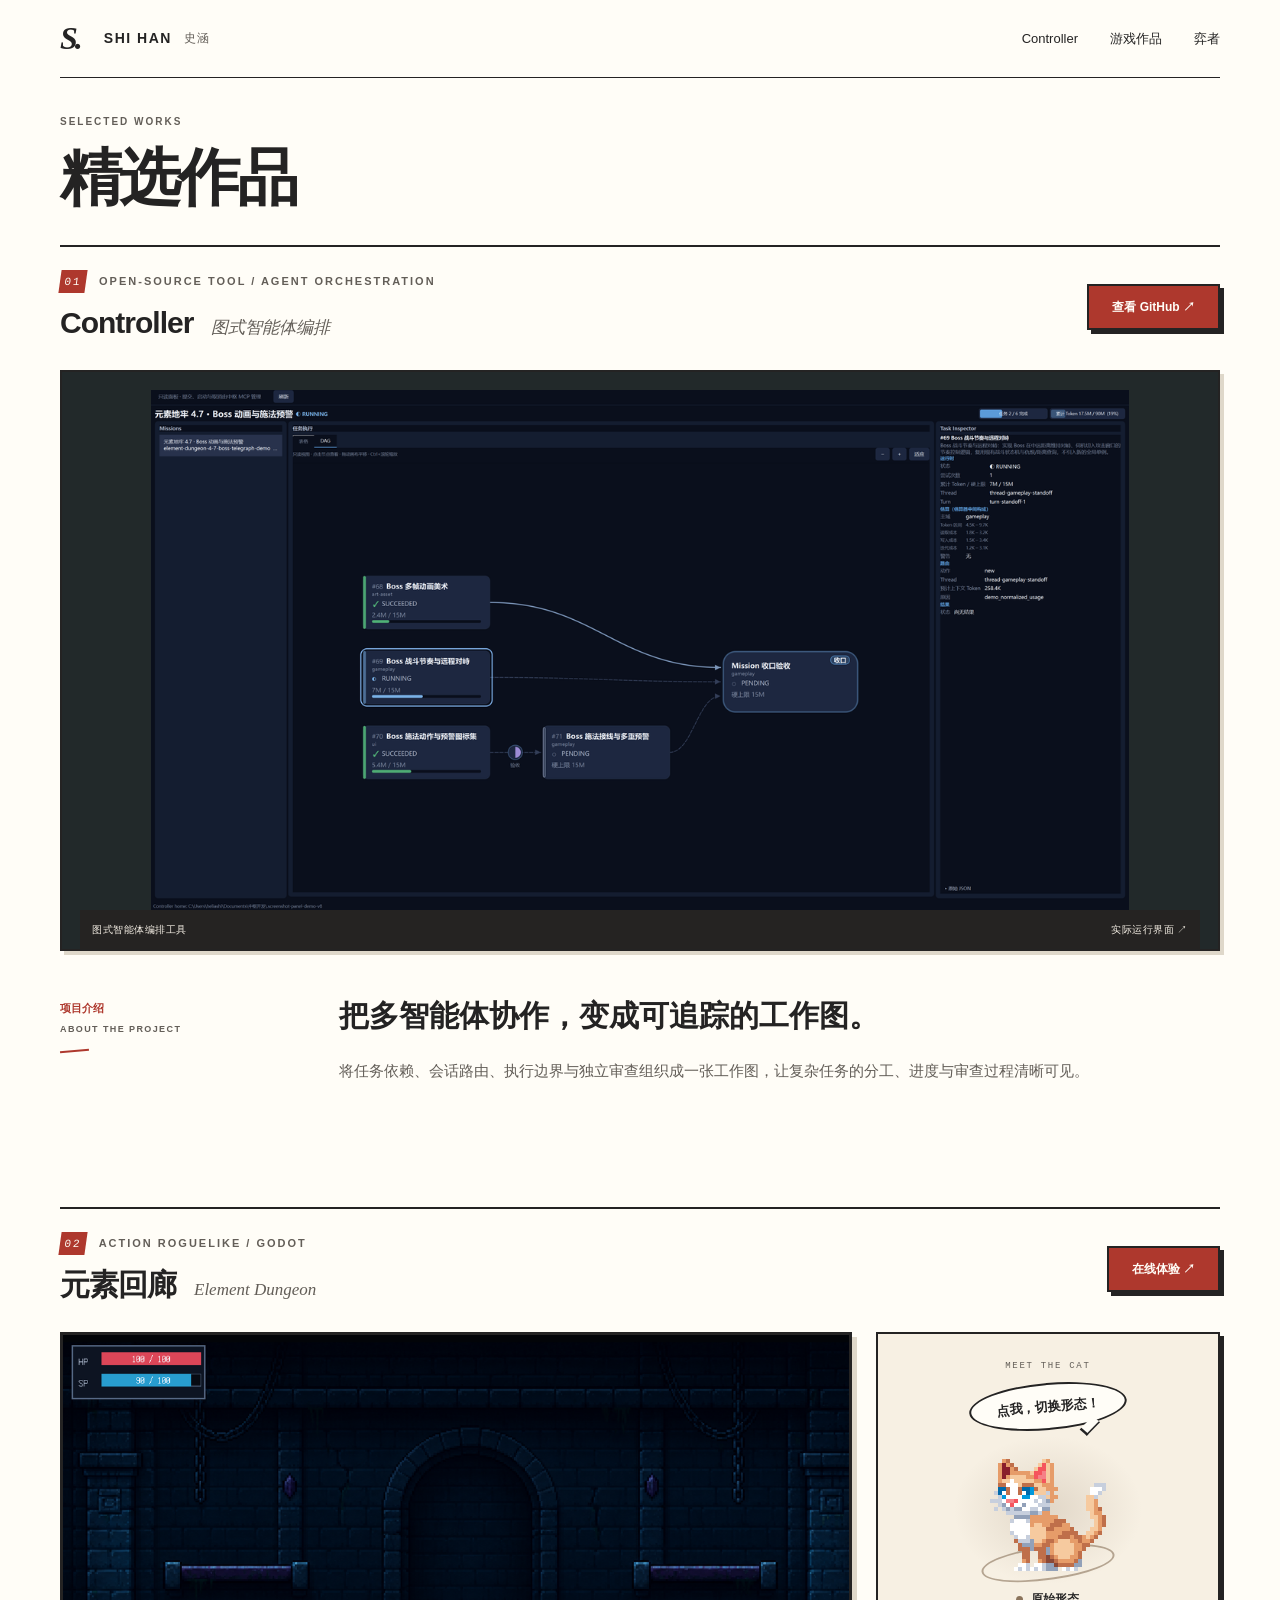
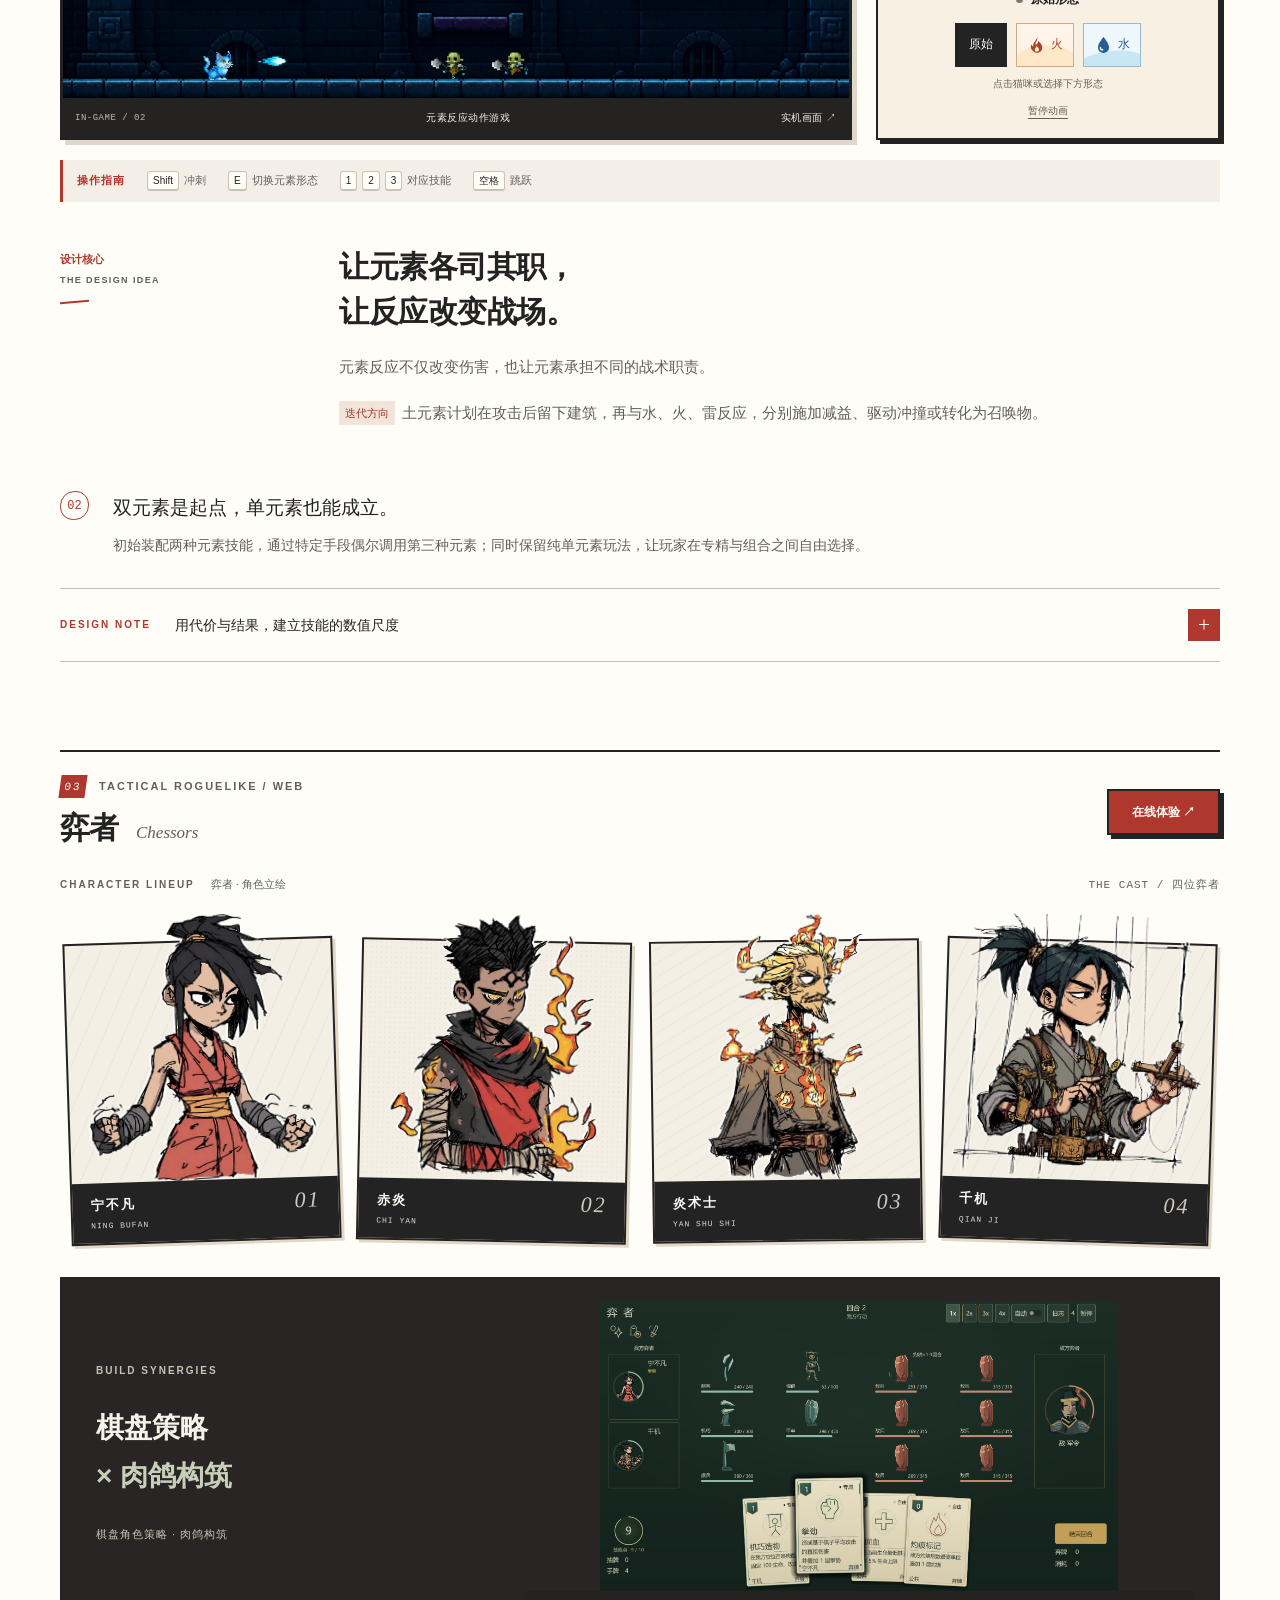
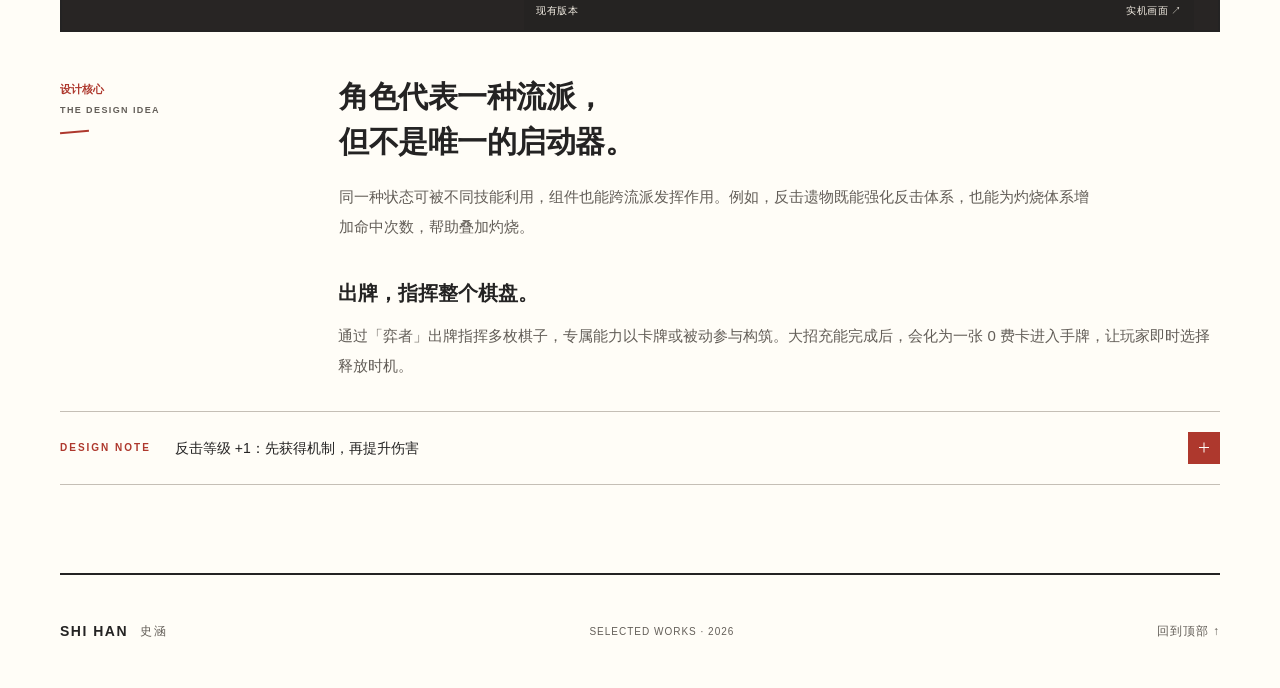
==== index.html @ 3057c2f0 "Update non-game portfolio" ====
<!doctype html>
<html lang="zh-CN" data-theme="comic">
<head>
  <meta charset="UTF-8">
  <meta name="viewport" content="width=device-width, initial-scale=1">
  <meta name="description" content="史涵的个人作品集：开发工具、元素回廊与弈者，展示工程实践与游戏设计。">
  <meta name="theme-color" content="#fffdf7">
  <title>史涵 SHI HAN — 精选作品</title>
  <link rel="icon" href="./assets/favicon.svg" type="image/svg+xml">
  <link rel="stylesheet" href="./home.css">
  <link rel="stylesheet" href="./sketch.css">
  <link rel="stylesheet" href="./design-options/themes.css">
  <link rel="stylesheet" href="./comic.css">
  <link rel="stylesheet" href="./internet.css">
  <script>
    const previewTheme = new URLSearchParams(location.search).get('theme');
    if (['sketch', 'atlas', 'comic'].includes(previewTheme)) document.documentElement.dataset.theme = previewTheme;
  </script>
  <script src="./home.js" defer></script>
  <link rel="preload" as="image" href="./assets/characters/cat/cat_idle-cropped.png">
  <link rel="preload" as="image" href="./assets/characters/cat/cat_fire_idle-cropped.png">
  <link rel="preload" as="image" href="./assets/characters/cat/cat_water_idle-cropped.png">
  <noscript><style>.cat-animation-toggle,.cat-note,.cat-help,.cat-forms{display:none}</style></noscript>
</head>
<body>
  <a class="skip-link" href="#main">跳到主要内容</a>
  <header class="site-header shell">
    <a class="identity" href="./" aria-label="史涵，作品首页"><span class="identity-mark" aria-hidden="true">S.</span> SHI HAN <span class="identity-cn">史涵</span></a>
    <nav aria-label="主要导航"><a href="#controller">Controller</a><a href="#element">游戏作品</a><a href="#yizhe">弈者</a></nav>
  </header>
  <main id="main">
    <section id="work" class="work-section shell" aria-labelledby="work-title">
      <div class="section-heading"><div><p class="eyebrow">SELECTED WORKS</p><h1 id="work-title">精选作品</h1></div></div>
      <article class="project" id="controller">
        <div class="project-heading"><div><p class="eyebrow"><span class="chapter-number">01</span> OPEN-SOURCE TOOL / AGENT ORCHESTRATION</p><h2 class="project-name">Controller<span>图式智能体编排</span></h2></div><a class="button-link" href="https://github.com/shihan05611-cmd/Controller" target="_blank" rel="noopener">查看 GitHub ↗</a></div>
        <a class="project-image controller-showcase" href="https://github.com/shihan05611-cmd/Controller" target="_blank" rel="noopener" aria-label="查看 Controller GitHub 仓库（新窗口）"><img src="./assets/controller-dashboard.png" alt="Controller 实际运行界面：任务节点、依赖路径与任务检查器" width="1280" height="681" loading="eager" fetchpriority="high" decoding="async"><span class="image-caption">图式智能体编排工具<span>实际运行界面 ↗</span></span></a>
        <div class="project-story"><p class="side-label">项目介绍<br><span>ABOUT THE PROJECT</span></p><div><h3>把多智能体协作，变成可追踪的工作图。</h3><p>将任务依赖、会话路由、执行边界与独立审查组织成一张工作图，让复杂任务的分工、进度与审查过程清晰可见。</p></div></div>
      </article>
      <article class="project" id="element">
        <div class="project-heading"><div><p class="eyebrow"><span class="chapter-number">02</span> ACTION ROGUELIKE / GODOT</p><h2 class="project-name">元素回廊<span>Element Dungeon</span></h2></div><a class="button-link" href="https://shihan05611-cmd.github.io/element-dungeon/" target="_blank" rel="noopener">在线体验 ↗</a></div>
        <div class="element-showcase">
          <a class="project-image dungeon-image" href="https://shihan05611-cmd.github.io/element-dungeon/" target="_blank" rel="noopener" aria-label="在线体验元素回廊（新窗口）"><img src="./assets/element-corridor-showcase.png" alt="元素回廊实机画面：蓝色角色在像素地牢中与敌人战斗" width="1280" height="591" loading="lazy" decoding="async"><span class="image-caption"><span class="frame-caption">IN-GAME / 02</span> 元素反应动作游戏 <span>实机画面 ↗</span></span></a>
          <div class="cat-playground" data-cat-element="base">
            <span class="cat-panel-label">MEET THE CAT</span>
            <p class="cat-note">点我，切换形态！</p>
            <button class="cat-button" type="button" aria-label="切换猫咪形态，当前原始形态" aria-describedby="cat-help" disabled>
              <span class="cat-sprite" role="img" aria-label="元素地牢主角猫的待机动画"></span>
            </button>
            <span class="cat-element" aria-live="polite" aria-atomic="true">原始形态</span>
            <div class="cat-forms" role="group" aria-label="选择猫咪形态">
              <button type="button" data-cat-form="base" aria-pressed="true" disabled>原始</button>
              <button type="button" data-cat-form="fire" aria-pressed="false" aria-label="火元素形态" disabled><svg class="form-icon flame-icon" viewBox="0 0 24 24" aria-hidden="true"><path d="M13 2c1 5-3 6-2 10 2-1 3-3 3-5 4 3 6 6 5 10-1 4-5 6-9 4S3 15 6 11c0 3 2 3 2 3-1-5 4-7 5-12Z"/><path class="flame-core" d="M12 13c0 3-3 3-2 6 1 2 4 2 5 0s-1-4-3-6Z"/></svg><span>火</span></button>
              <button type="button" data-cat-form="water" aria-pressed="false" aria-label="水元素形态" disabled><svg class="form-icon drop-icon" viewBox="0 0 24 24" aria-hidden="true"><path d="M12 2S5 10 5 15a7 7 0 0 0 14 0c0-5-7-13-7-13Z"/><path class="drop-shine" d="M8 15c0 2 1 3 3 3"/></svg><span>水</span></button>
            </div>
            <p class="cat-help" id="cat-help">点击猫咪或选择下方形态</p>
            <button class="cat-animation-toggle" type="button" aria-pressed="false">暂停动画</button>
          </div>
        </div>
        <aside class="controls-note" aria-label="元素回廊游戏操作"><span class="controls-label">操作指南</span><span><kbd>Shift</kbd> 冲刺</span><span><kbd>E</kbd> 切换元素形态</span><span><kbd>1</kbd><kbd>2</kbd><kbd>3</kbd> 对应技能</span><span><kbd>空格</kbd> 跳跃</span></aside>
        <div class="project-story"><p class="side-label">设计核心<br><span>THE DESIGN IDEA</span></p><div><h4>让元素各司其职，<br>让反应改变战场。</h4><p>元素反应不仅改变伤害，也让元素承担不同的战术职责。</p><p class="iteration-paragraph"><span class="direction-label">迭代方向</span>土元素计划在攻击后留下建筑，再与水、火、雷反应，分别施加减益、驱动冲撞或转化为召唤物。</p></div></div>
        <div class="insight-row"><span class="insight-number">02</span><div><h4>双元素是起点，单元素也能成立。</h4><p>初始装配两种元素技能，通过特定手段偶尔调用第三种元素；同时保留纯单元素玩法，让玩家在专精与组合之间自由选择。</p></div></div>
        <details class="design-note"><summary><span><span class="eyebrow">DESIGN NOTE</span>用代价与结果，建立技能的数值尺度</span><span class="note-toggle" aria-hidden="true"><span class="details-icon"></span></span></summary><div class="note-content"><p>以「10 能量 → 10 点远程单体伤害」作为基准，再把范围、爆发速度、元素附着与行动限制计入收益和代价。以下为设计基准示例。</p><div class="table-scroll" tabindex="0" role="region" aria-label="技能代价与收益对比"><table><thead><tr><th scope="col">技能</th><th scope="col">能量与伤害</th><th scope="col">为什么这样定价</th></tr></thead><tbody><tr><th scope="row">普通元素弹</th><td>10 能量 / 10 伤害</td><td>远程单体输出，附带元素附着，作为比较基准。</td></tr><tr><th scope="row">元素爆发</th><td>全部能量 / 每 10 能量折算 8 伤害</td><td>范围伤害与短时爆发效率较高，因此降低单位能量倍率。</td></tr><tr><th scope="row">元素激光</th><td>10 能量 / 10 伤害</td><td>高频伤害、快速附着是收益，施放时灵活性受限是代价。尚未量化哪一侧影响更大，暂按两者抵消，沿用基准倍率。</td></tr></tbody></table></div><p class="note-aside">普攻不消耗能量，但需要接近敌人：距离与风险同样是一种成本。</p></div></details>
      </article>
      <article class="project" id="yizhe">
        <div class="project-heading"><div><p class="eyebrow"><span class="chapter-number">03</span> TACTICAL ROGUELIKE / WEB</p><h2 class="project-name">弈者<span>Chessors</span></h2></div><a class="button-link" href="https://shihan05611-cmd.github.io/yizhe-card-game/" target="_blank" rel="noopener">在线体验 ↗</a></div>
        <div class="character-strip" aria-label="弈者角色立绘">
          <div class="character-strip-heading"><p class="eyebrow">CHARACTER LINEUP</p><span>弈者 · 角色立绘</span><span class="lineup-note">THE CAST / 四位弈者</span></div>
          <div class="character-lineup">
            <figure><img src="./assets/characters/yizhe-ningbufan-web.webp" alt="宁不凡角色立绘" width="408" height="480" loading="lazy" decoding="async"><figcaption><i aria-hidden="true">01</i>宁不凡<span>NING BUFAN</span></figcaption></figure>
            <figure><img src="./assets/characters/yizhe-chiyan-web.webp" alt="赤炎角色立绘" width="374" height="480" loading="lazy" decoding="async"><figcaption><i aria-hidden="true">02</i>赤炎<span>CHI YAN</span></figcaption></figure>
            <figure><img src="./assets/characters/yizhe-yanshushi-web.webp" alt="炎术士角色立绘" width="282" height="480" loading="lazy" decoding="async"><figcaption><i aria-hidden="true">03</i>炎术士<span>YAN SHU SHI</span></figcaption></figure>
            <figure><img src="./assets/characters/yizhe-qianji-web.webp" alt="千机角色立绘" width="446" height="480" loading="lazy" decoding="async"><figcaption><i aria-hidden="true">04</i>千机<span>QIAN JI</span></figcaption></figure>
          </div>
        </div>
        <div class="chess-showcase"><div class="chess-intro"><span class="eyebrow">BUILD SYNERGIES</span><p>棋盘策略<br><span>× 肉鸽构筑</span></p><span class="small-label">棋盘角色策略 · 肉鸽构筑</span></div><a class="project-image chess-image" href="https://shihan05611-cmd.github.io/yizhe-card-game/" target="_blank" rel="noopener" aria-label="在线体验弈者（新窗口）"><img src="./assets/yizhe-showcase.png" alt="弈者实机画面：宁不凡与千机通过手牌指挥棋子，进行回合制战斗" width="1901" height="1063" loading="lazy" decoding="async"><span class="image-caption">现有版本 <span>实机画面 ↗</span></span></a></div>
        <div class="project-story"><p class="side-label">设计核心<br><span>THE DESIGN IDEA</span></p><div><h4>角色代表一种流派，<br>但不是唯一的启动器。</h4><p>同一种状态可被不同技能利用，组件也能跨流派发挥作用。例如，反击遗物既能强化反击体系，也能为灼烧体系增加命中次数，帮助叠加灼烧。</p></div></div>
        <div class="plain-highlight"><h3>出牌，指挥整个棋盘。</h3><p>通过「弈者」出牌指挥多枚棋子，专属能力以卡牌或被动参与构筑。大招充能完成后，会化为一张 0 费卡进入手牌，让玩家即时选择释放时机。</p></div>
        <details class="design-note"><summary><span><span class="eyebrow">DESIGN NOTE</span>反击等级 +1：先获得机制，再提升伤害</span><span class="note-toggle" aria-hidden="true"><span class="details-icon"></span></span></summary><div class="note-content"><p>反击等级从 0 提升到 1，意味着获得「格挡成功后反击」的机制；已有反击时，继续提升等级则增加反击伤害。同一个 +1，既能为其他体系打开入口，也能强化反击体系。</p></div></details>
      </article>
    </section>
  </main>
  <footer class="site-footer shell"><a class="identity" href="./">SHI HAN <span class="identity-cn">史涵</span></a><p>SELECTED WORKS · 2026</p><a href="#main">回到顶部 ↑</a></footer>
</body>
</html>
---- home.css ----
:root {
  --paper:#f5f3ee;
  --surface:#eeece5;
  --ink:#252a26;
  --muted:#62665e;
  --line:#d4d6cb;
  --accent:#865b38;
  --dark:#252e28;
  --light:#f4f2e9;
  --body:"Segoe UI","PingFang SC","Microsoft YaHei",sans-serif;
  --serif:"Palatino Linotype","Noto Serif CJK SC","Songti SC",SimSun,serif;
  --shell:min(1160px,calc(100% - 96px));
  color-scheme:light;
}

* {
  box-sizing:border-box;
}

html {
  scroll-behavior:smooth;
  scroll-padding-top:28px;
}

body {
  margin:0;
  background:var(--paper);
  color:var(--ink);
  font:16px/1.8 var(--body);
  -webkit-font-smoothing:antialiased;
}

a {
  color:inherit;
  text-decoration:none;
}

button {
  font:inherit;
  cursor:pointer;
}

a,button,summary {
  touch-action:manipulation;
}

img {
  display:block;
  max-width:100%;
  height:auto;
}

button,a,summary {
  -webkit-tap-highlight-color:transparent;
}

a:focus-visible,button:focus-visible,summary:focus-visible,[tabindex]:focus-visible {
  outline:3px solid var(--accent);
  outline-offset:5px;
}

::selection {
  background:#ddd8bc;
}

.shell {
  width:var(--shell);
  margin-inline:auto;
}

.skip-link {
  position:fixed;
  top:10px;
  left:10px;
  transform:translateY(-160%);
  padding:10px 16px;
  background:var(--ink);
  color:var(--paper);
  z-index:20;
}

.skip-link:focus {
  transform:none;
}

.site-header {
  min-height:100px;
  display:flex;
  justify-content:space-between;
  align-items:center;
  border-bottom:1px solid var(--line);
  gap:24px;
}

.identity {
  display:inline-flex;
  align-items:center;
  gap:12px;
  font-size:14px;
  font-weight:650;
  letter-spacing:1.5px;
  min-height:44px;
}

.identity-mark {
  font:italic 32px var(--serif);
  letter-spacing:-3px;
  margin-right:12px;
}

.identity-cn {
  color:var(--muted);
  font-size:12px;
  font-weight:400;
}

.site-header nav {
  display:flex;
  gap:32px;
  font-size:13px;
}

.site-header nav a {
  display:flex;
  align-items:center;
  min-height:44px;
  transition:color .2s;
}

.site-header nav a:hover,.inline-link:hover {
  color:var(--accent);
}

.eyebrow {
  font:11px/1.6 var(--body);
  font-weight:600;
  letter-spacing:2px;
  color:var(--muted);
  margin:0;
}

/* Project narratives */
.work-section {
  padding-top:95px;
}

.section-heading {
  display:flex;
  justify-content:space-between;
  align-items:end;
  margin-bottom:55px;
  gap:20px;
}

.section-heading h2 {
  font-size:clamp(24px,2.8vw,34px);
  font-weight:500;
  line-height:1.5;
  letter-spacing:-1px;
  margin:13px 0 0;
}

.section-count {
  font:11px ui-monospace,monospace;
  color:var(--muted);
  white-space:nowrap;
  padding-bottom:8px;
}

.project {
  padding-top:28px;
  border-top:1px solid var(--line);
  margin-bottom:115px;
}

.project-heading {
  display:flex;
  justify-content:space-between;
  align-items:center;
  gap:24px;
  margin-bottom:30px;
}

.project-heading .project-name {
  font-size:35px;
  line-height:1.4;
  letter-spacing:-1px;
  font-weight:550;
  margin:10px 0 0;
}

.project-heading .project-name span {
  font:italic 20px var(--serif);
  color:var(--muted);
  letter-spacing:0;
  margin-left:20px;
}

.button-link {
  border:1px solid #a6ab9c;
  border-radius:3px;
  display:inline-flex;
  align-items:center;
  justify-content:center;
  gap:30px;
  font-size:13px;
  min-height:46px;
  padding:9px 20px;
  white-space:nowrap;
  transition:background .2s,color .2s;
}

.button-link:hover {
  background:var(--ink);
  color:var(--paper);
}

.project-image {
  display:block;
  position:relative;
  overflow:hidden;
  background:#151b22;
}

.project-image img {
  width:100%;
  transition:transform .3s;
}

.project-image:hover img {
  transform:scale(1.012);
}

.dungeon-image {
  padding:24px 24px 0;
  background:#202725;
  border:1px solid #36403a;
  border-radius:5px;
}

.dungeon-image img {
  border:1px solid #46544a;
}

.image-caption {
  position:relative;
  display:flex;
  justify-content:space-between;
  gap:15px;
  padding:13px 0;
  color:#c9d0c5;
  font-size:10px;
  letter-spacing:1.5px;
}

.project-story {
  display:grid;
  grid-template-columns:1fr 3fr;
  gap:60px;
  padding:48px 0 35px;
}

.side-label {
  font-size:12px;
  line-height:1.8;
  margin:6px 0;
  color:var(--accent);
}

.side-label span {
  font-size:9px;
  letter-spacing:1.4px;
  color:var(--muted);
}

.project-story h4 {
  font-size:clamp(25px,3vw,35px);
  font-weight:500;
  line-height:1.5;
  letter-spacing:-.5px;
  margin:0 0 18px;
}

.project-story p:not(.side-label) {
  color:var(--muted);
  font-size:15px;
  line-height:1.95;
  max-width:760px;
  margin:0;
}

/* Element reaction explorer */
.reaction-lab,.synergy-study {
  border:1px solid var(--line);
  background:var(--surface);
  border-radius:4px;
  padding:27px 32px 16px;
}

.lab-heading {
  display:flex;
  align-items:center;
  justify-content:space-between;
  gap:15px;
}

.lab-heading>span {
  font-size:11px;
  color:var(--muted);
}

.reaction-layout {
  display:grid;
  grid-template-columns:1fr 70px 1.65fr;
  align-items:center;
  gap:20px;
  padding:30px 20px 20px;
}

.reaction-source {
  display:grid;
  justify-items:center;
  text-align:center;
}

.earth-symbol {
  display:grid;
  place-items:center;
  width:65px;
  height:65px;
  border:1px solid #bcb19a;
  background:#e6e0d2;
  color:var(--accent);
  font:48px var(--serif);
  margin-bottom:16px;
  box-shadow:5px 5px 0 #ded7c7;
}

.reaction-source strong {
  font-size:22px;
  font-weight:500;
  margin-top:5px;
}

.reaction-source p {
  font-size:13px;
  color:var(--muted);
  margin:10px 0 0;
  line-height:1.8;
}

.reaction-arrow {
  font:32px var(--serif);
  color:#7c8274;
  text-align:center;
}

.reaction-controls {
  display:flex;
  gap:8px;
  flex-wrap:wrap;
}

.reaction-controls button {
  border:1px solid #c7cabc;
  display:flex;
  align-items:center;
  justify-content:center;
  gap:9px;
  padding:9px 16px;
  min-height:44px;
  border-radius:3px;
  color:var(--muted);
  background:transparent;
  font-size:13px;
  transition:background .2s,border-color .2s;
}

.reaction-controls button:hover {
  background:#e2e3d9;
}

.reaction-controls button[aria-pressed="true"] {
  background:var(--paper);
  border-color:var(--ink);
  color:var(--ink);
  box-shadow:0 2px 5px #252a260b;
}

.element-dot {
  width:7px;
  height:7px;
  border-radius:50%;
  display:inline-block;
}

.water {
  background:#537d8b;
}

.fire {
  background:#a05b40;
}

.lightning {
  background:#79628f;
}

.reaction-result {
  margin-top:19px;
  padding:20px 24px;
  background:var(--paper);
  border-left:2px solid #537d8b;
  min-height:159px;
}

.result-index {
  font:10px ui-monospace,monospace;
  letter-spacing:1px;
  color:#426775;
}

.reaction-result h5 {
  font-size:23px;
  line-height:1.5;
  font-weight:500;
  margin:8px 0;
}

.reaction-result p {
  font-size:14px;
  color:var(--muted);
  line-height:1.9;
  margin:0;
  max-width:460px;
}

[data-reaction="fire"] .reaction-result {
  border-color:#a05b40;
}

[data-reaction="fire"] .result-index {
  color:#924a31;
}

[data-reaction="lightning"] .reaction-result {
  border-color:#79628f;
}

[data-reaction="lightning"] .result-index {
  color:#79628f;
}

.lab-footnote {
  text-align:right;
  font-size:10px;
  color:var(--muted);
  margin:7px 0 0;
}

.insight-row {
  display:grid;
  grid-template-columns:35px 1fr;
  gap:18px;
  padding:30px 0;
}

.insight-number {
  font:12px ui-monospace,monospace;
  color:var(--accent);
  padding-top:8px;
}

.insight-row h4 {
  font-size:19px;
  font-weight:500;
  margin:0 0 8px;
}

.insight-row p {
  font-size:14px;
  color:var(--muted);
  margin:0;
  max-width:830px;
}

/* Native disclosure keeps the technical notes usable without JavaScript. */
.design-note {
  border-top:1px solid var(--line);
  border-bottom:1px solid var(--line);
}

.design-note summary {
  cursor:pointer;
  list-style:none;
  display:flex;
  align-items:center;
  justify-content:space-between;
  gap:24px;
  min-height:88px;
  padding:20px 0;
  font-size:14px;
}

.design-note summary::-webkit-details-marker {
  display:none;
}

.design-note summary>span:first-child {
  display:flex;
  gap:24px;
  align-items:center;
}

.design-note summary .eyebrow {
  color:var(--accent);
  white-space:nowrap;
  font-size:10px;
}

.details-icon {
  flex-shrink:0;
  width:28px;
  height:28px;
  border:1px solid var(--line);
  border-radius:50%;
  position:relative;
}

.details-icon:before,.details-icon:after {
  content:"";
  position:absolute;
  top:12px;
  left:8px;
  width:10px;
  height:1px;
  background:var(--ink);
}

.details-icon:after {
  transform:rotate(90deg);
}

details[open] .details-icon:after {
  transform:rotate(0);
}

.note-content {
  padding:0 0 28px;
  font-size:14px;
  color:var(--muted);
}

.note-content>p:first-child {
  margin:0 0 20px;
  max-width:800px;
}

.table-scroll {
  overflow-x:auto;
}

table {
  width:100%;
  border-collapse:collapse;
  font-size:13px;
  text-align:left;
}

th,td {
  padding:16px;
  border-bottom:1px solid var(--line);
  vertical-align:top;
}

thead {
  background:var(--surface);
}

th {
  font-weight:550;
  color:var(--ink);
}

tbody th {
  width:16%;
  min-width:100px;
}

td:nth-child(2) {
  width:28%;
  min-width:170px;
}

.note-aside {
  font-size:12px!important;
  line-height:1.9;
  color:var(--muted);
  margin:20px 0 0;
}

/* Chessors: shared components across builds. */
.chess-showcase {
  display:grid;
  grid-template-columns:.65fr 1fr;
  align-items:center;
  background:#262d29;
  border-radius:4px;
  overflow:hidden;
  padding:28px 28px 0 40px;
  gap:35px;
}

.chess-intro {
  padding-bottom:28px;
}

.chess-intro .eyebrow {
  color:#c0c7b6;
  font-size:10px;
}

.chess-intro>p {
  font-family:var(--serif);
  font-size:clamp(23px,2.7vw,34px);
  line-height:1.7;
  color:var(--light);
  margin:38px 0;
}

.chess-intro>p span {
  color:#c8cfb9;
}

.small-label {
  font-size:11px;
  color:#c0c7b6;
  letter-spacing:1px;
}

.chess-image {
  background:transparent;
}

.chess-image img {
  border:1px solid #6b6453;
}

.level-track {
  display:grid;
  grid-template-columns:repeat(3,1fr);
  gap:24px;
  margin-top:30px;
}

.level-track>div {
  padding:0 20px 24px 0;
  border-right:1px solid var(--line);
}

.level-track>div:last-child {
  border:0;
}

.level-track span {
  font:10px ui-monospace,monospace;
  color:var(--accent);
  letter-spacing:1px;
}

.level-track h5 {
  font-size:21px;
  font-weight:500;
  margin:10px 0;
}

.level-track p {
  font-size:13px;
  color:var(--muted);
  margin:0;
  line-height:1.9;
}

.synergy-branches {
  border-top:1px solid var(--line);
  padding:24px 0 10px;
  display:grid;
  grid-template-columns:.75fr 1fr 1fr;
  gap:28px;
  align-items:start;
}

.shared-relic {
  font-size:11px;
  color:var(--muted);
}

.shared-relic strong {
  font-size:17px;
  font-weight:500;
  display:block;
  color:var(--ink);
  margin-top:4px;
}

.branch-label {
  color:var(--accent);
  font-size:12px;
}

.synergy-branches p {
  color:var(--muted);
  font-size:13px;
  margin:7px 0;
}

.iteration {
  padding:35px 0;
}

.iteration-heading {
  display:flex;
  align-items:center;
  gap:20px;
}

.iteration-badge {
  font-size:10px;
  background:#e6e8dc;
  color:#566144;
  padding:4px 9px;
  white-space:nowrap;
  border-radius:3px;
}

.iteration h4 {
  font-size:20px;
  font-weight:500;
  margin:0;
}

.iteration>p {
  font-size:14px;
  color:var(--muted);
  max-width:880px;
  margin:16px 0;
}

.charge-flow {
  display:flex;
  gap:24px;
  list-style:none;
  padding:18px 0 0;
  margin:0;
  flex-wrap:wrap;
}

.charge-flow li {
  font-size:13px;
  display:flex;
  align-items:center;
  gap:9px;
}

.charge-flow li+li:before {
  content:"→";
  color:var(--muted);
  margin-right:15px;
}

.charge-flow span {
  font:10px ui-monospace,monospace;
  color:var(--accent);
}

.balance-notes {
  display:grid;
  grid-template-columns:1fr 1fr 1.2fr;
  gap:30px;
}

.balance-notes h5 {
  font-size:16px;
  font-weight:500;
  color:var(--ink);
  margin:0 0 10px;
}

.balance-notes p {
  margin:0;
  font-size:13px;
}







.explorations {
  padding:100px 0 80px;
}

.exploration-grid {
  display:grid;
  grid-template-columns:1fr 1fr;
  gap:44px;
}

.exploration-image {
  height:280px;
  display:flex;
  align-items:center;
  justify-content:center;
  background:#e9e7df;
  overflow:hidden;
  padding:18px;
  border:1px solid var(--line);
  border-radius:4px;
  margin-bottom:27px;
}

.exploration-image img {
  width:100%;
  height:100%;
  object-fit:contain;
  transition:transform .3s;
}

.exploration-image:hover img {
  transform:scale(1.025);
}

.tool-image {
  background:#242b26;
}

.exploration-card h3 {
  font-size:26px;
  font-weight:500;
  margin:9px 0 10px;
}

.exploration-card>p:not(.eyebrow) {
  font-size:14px;
  color:var(--muted);
  max-width:480px;
  margin:0 0 13px;
}

.inline-link {
  min-height:44px;
  display:inline-flex;
  align-items:center;
  gap:28px;
  font-size:12px;
  border-bottom:1px solid var(--line);
}

.site-footer {
  border-top:1px solid var(--line);
  display:flex;
  align-items:center;
  justify-content:space-between;
  gap:20px;
  min-height:115px;
  font-size:10px;
  color:var(--muted);
  letter-spacing:1px;
}

.site-footer>a:last-child {
  min-height:44px;
  display:inline-flex;
  align-items:center;
  font-size:12px;
}

.site-footer .identity {
  color:var(--ink);
}

@media(min-width:1500px) {

.hero-art {
    min-height:440px;
  }

}

@media(max-width:1000px) {
  :root {
    --shell:calc(100% - 64px);
  }

.hero-art {
    min-height:340px;
  }

.orbit-inner {
    width:225px;
    height:290px;
  }

.piece {
    width:35px;
    height:35px;
  }

.piece-two {
    bottom:53px;
  }

.art-label-one {
    left:0;
    top:95px;
  }

.hero-description {
    font-size:14px;
  }

  .project-story {
    gap:30px;
  }

  .reaction-layout {
    padding-inline:0;
    grid-template-columns:1fr 40px 1.8fr;
    gap:12px;
  }

  .reaction-controls button {
    padding-inline:12px;
  }

  .chess-showcase {
    gap:24px;
    padding:24px 24px 0;
  }

  .iteration-heading {
    align-items:start;
    flex-direction:column;
    gap:12px;
  }

  .charge-flow {
    gap:15px;
  }

  .charge-flow li+li:before {
    margin-right:0;
  }

  .exploration-image {
    height:230px;
  }

}

@media(max-width:700px) {
  :root {
    --shell:calc(100% - 40px);
  }

  .site-header {
    min-height:80px;
    gap:10px;
  }

  .identity-mark {
    margin-right:4px;
  }

  .identity-cn {
    display:none;
  }

  .site-header nav {
    gap:18px;
    font-size:12px;
  }

  .site-header nav a:last-child {
    display:none;
  }

  .identity {
    font-size:12px;
    gap:6px;
  }

.hero h1 {
    font-size:52px;
    letter-spacing:-2px;
    margin:23px 0;
  }

.hero-art {
    min-height:290px;
    width:min(360px,100%);
    justify-self:center;
    margin-top:32px;
  }

.art-label-one {
    left:3px;
    top:90px;
  }

.orbit-outer {
    width:275px;
    height:245px;
  }

.hero-bottom {
    margin-top:28px;
    padding:18px 0;
    font-size:10px;
    gap:20px;
    letter-spacing:.5px;
  }

  .work-section {
    padding-top:55px;
  }

  .section-heading {
    margin-bottom:33px;
    gap:12px;
  }

  .section-heading h2 {
    font-size:25px;
    letter-spacing:-.5px;
  }

  .section-count {
    font-size:10px;
  }

  .project {
    margin-bottom:65px;
    padding-top:22px;
  }

  .project-heading {
    gap:12px;
    margin-bottom:22px;
  }

  .project-heading .eyebrow {
    font-size:9px;
    letter-spacing:1px;
  }

  .project-heading .project-name {
    font-size:28px;
  }

  .project-heading .project-name span {
    display:block;
    font-size:15px;
    margin:4px 0 0;
  }

  .button-link {
    gap:16px;
    padding:8px 12px;
    font-size:12px;
  }

  .dungeon-image {
    padding:10px 10px 0;
  }

  .image-caption {
    font-size:9px;
    letter-spacing:.4px;
    padding:10px 0;
  }

  .project-story {
    grid-template-columns:1fr;
    gap:20px;
    padding:30px 0;
  }

  .side-label {
    display:flex;
    gap:12px;
    align-items:center;
    margin:0;
  }

  .side-label br {
    display:none;
  }

  .project-story h4 {
    font-size:27px;
    margin-bottom:16px;
  }

  .project-story p:not(.side-label) {
    font-size:16px;
  }

  .reaction-lab,.synergy-study {
    padding:20px 18px 14px;
  }

  .lab-heading {
    align-items:start;
    flex-direction:column;
    gap:8px;
  }

  .lab-heading .eyebrow {
    font-size:10px;
    letter-spacing:1px;
  }

  .reaction-layout {
    grid-template-columns:1fr;
    gap:15px;
    padding:24px 0 10px;
  }

  .reaction-source {
    grid-template-columns:64px 1fr;
    column-gap:20px;
    justify-items:start;
    text-align:left;
  }

  .earth-symbol {
    grid-row:1/4;
    width:55px;
    height:55px;
    margin:0;
    align-self:center;
  }

  .reaction-source .eyebrow {
    font-size:9px;
  }

  .reaction-source strong {
    font-size:20px;
  }

  .reaction-source p {
    margin:5px 0 0;
    font-size:12px;
  }

  .reaction-source p br {
    display:none;
  }

  .reaction-arrow {
    transform:rotate(90deg);
    font-size:25px;
    line-height:1.2;
  }

  .reaction-controls {
    gap:7px;
  }

  .reaction-controls button {
    flex:1;
    padding:9px 8px;
    font-size:12px;
    gap:6px;
  }

  .reaction-result {
    padding:18px;
    min-height:172px;
  }

  .reaction-result p {
    font-size:16px;
  }

  .reaction-result h5 {
    font-size:22px;
  }

  .lab-footnote {
    font-size:9px;
  }

  .insight-row {
    grid-template-columns:24px 1fr;
    gap:12px;
    padding:25px 0;
  }

  .insight-row h4 {
    font-size:18px;
  }

  .insight-row p {
    font-size:16px;
  }

  .design-note summary>span:first-child {
    display:block;
    font-size:14px;
  }

  .design-note summary .eyebrow {
    display:block;
    margin-bottom:6px;
  }

  .design-note summary {
    gap:16px;
  }

  .note-content {
    font-size:16px;
  }

  .chess-showcase {
    grid-template-columns:1fr;
    padding:25px 14px 0;
    gap:12px;
  }

  .chess-intro {
    padding:0 12px;
  }

  .chess-intro>p {
    font-size:26px;
    margin:15px 0;
  }

  .small-label {
    display:block;
    margin-bottom:14px;
  }

  .level-track {
    grid-template-columns:1fr;
    gap:20px;
    margin-top:24px;
  }

  .level-track>div {
    border:0;
    border-bottom:1px solid var(--line);
    padding:0 0 20px;
  }

  .level-track h5 {
    font-size:20px;
    margin:7px 0;
  }

  .level-track p {
    font-size:16px;
  }

  .level-track br {
    display:none;
  }

  .synergy-branches {
    grid-template-columns:1fr;
    gap:18px;
    padding-top:20px;
  }

  .synergy-branches p {
    font-size:16px;
    margin:4px 0;
  }

  .shared-relic strong {
    font-size:19px;
  }

  .iteration>p {
    font-size:16px;
  }

  .iteration h4 {
    font-size:21px;
  }

  .charge-flow {
    flex-direction:column;
    align-items:start;
    gap:12px;
    padding-top:5px;
  }

  .charge-flow li {
    font-size:14px;
  }

  .charge-flow li+li:before {
    display:none;
  }

  .balance-notes {
    grid-template-columns:1fr;
    gap:24px;
  }

  .balance-notes p {
    font-size:16px;
  }

.approach h2 {
    font-size:29px;
    line-height:1.65;
  }

.approach-bottom>span {
    font-size:32px;
  }

.explorations {
    padding:55px 0;
  }

  .exploration-grid {
    grid-template-columns:1fr;
    gap:40px;
  }

  .exploration-image {
    height:240px;
    margin-bottom:20px;
  }

  .exploration-card>p:not(.eyebrow) {
    font-size:16px;
  }

  .site-footer {
    flex-wrap:wrap;
    justify-content:space-between;
    gap:5px;
    padding:22px 0;
    min-height:110px;
  }

  .site-footer p {
    order:3;
    width:100%;
    margin:0;
    font-size:9px;
  }

}

@media(max-width:370px) {

.site-header nav {
    gap:12px;
  }

.reaction-controls button {
    font-size:11px;
    padding-inline:6px;
  }

  .section-heading h2 {
    font-size:22px;
  }

  .section-count {
    font-size:9px;
  }

}

@media(prefers-reduced-motion:reduce) {
  html {
    scroll-behavior:auto;
  }

  *,*::before,*::after {
    transition:none!important;
    animation:none!important;
  }

}
---- sketch.css ----
/* A restrained sketchbook layer, scoped to the game homepage. */
:root {
  --paper: #faf9f5;
  --surface: #f1f0e9;
  --ink: #292d32;
  --muted: #60646a;
  --line: #d9d9d1;
  --accent: #305cc5;
  --dark: #262c36;
  --pen: #305cc5;
}

.site-header { min-height: 84px; }
.identity-mark { color: var(--pen); }
.work-section { padding-top: 48px; }
.section-heading { margin-bottom: 40px; }
.section-heading h1 {
  margin: 8px 0 0;
  font-size: clamp(36px, 4.5vw, 56px);
  font-weight: 550;
  line-height: 1.25;
  letter-spacing: -2px;
}
.title-period { color: var(--pen); }
.section-heading .eyebrow { font-size: 10px; }
.section-count { font-size: 12px; }
.project { position: relative; margin-bottom: 85px; }
.project-heading .project-name { font-size: 30px; }
.project-heading .project-name span { font-size: 17px; }
.button-link {
  border-color: var(--ink);
  border-radius: 3px 7px 4px 6px;
  box-shadow: 3px 3px 0 var(--line);
}
.button-link:hover { background: var(--pen); border-color: var(--pen); }
.project-story h4 { font-size: clamp(24px, 2.6vw, 31px); }
.project-story { padding-top: 36px; }
.side-label { position: relative; }
.side-label::before {
  content: '';
  width: 36px;
  height: 2px;
  background: var(--pen);
  position: absolute;
  top: 51px;
  left: 0;
  transform: rotate(-5deg);
}
.element-showcase {
  display: grid;
  grid-template-columns: minmax(0, 2.6fr) minmax(230px, 1fr);
  gap: 24px;
  align-items: stretch;
}
.dungeon-image {
  padding: 12px 12px 0;
  border-radius: 4px;
  align-self: center;
}
.cat-playground {
  --cat-color: #8b745c;
  --cat-width: 116px;
  --cat-height: 112px;
  --cat-sheet: 928px;
  position: relative;
  display: flex;
  flex-direction: column;
  align-items: center;
  justify-content: center;
  min-height: 290px;
  background-image: linear-gradient(#293b4c09 1px, transparent 1px), linear-gradient(90deg, #293b4c09 1px, transparent 1px);
  background-size: 20px 20px;
  border: 1px solid var(--line);
  border-radius: 5px 13px 6px 11px;
  padding: 26px 16px 18px;
}
.cat-playground::before {
  content: '';
  position: absolute;
  top: -8px;
  left: calc(50% - 29px);
  width: 58px;
  height: 17px;
  background: #e2ddc6b3;
  transform: rotate(-5deg);
}
.cat-note { font-size: 12px; color: var(--pen); transform: rotate(-5deg); margin: 0; }
.cat-button {
  position: relative;
  display: grid;
  place-items: center;
  width: 164px;
  height: 158px;
  padding: 0;
  border: 0;
  background: none;
  border-radius: 50%;
  color: var(--cat-color);
}
.cat-button::before {
  content: '';
  position: absolute;
  width: 118px;
  height: 35px;
  bottom: 14px;
  border: 1.5px solid currentColor;
  border-radius: 49% 53% 48% 51%;
  transform: rotate(-8deg);
  opacity: .6;
}
.cat-button:hover::before { transform: rotate(7deg); }
.cat-sprite {
  display: block;
  width: var(--cat-width);
  height: var(--cat-height);
  background: url('./assets/characters/cat/cat_idle-cropped.png') 0 0 / var(--cat-sheet) var(--cat-height);
  image-rendering: pixelated;
  pointer-events: none;
  position: relative;
  z-index: 1;
  animation: cat-idle 1s steps(8) infinite;
  animation-play-state: paused;
}
.cat-playground[data-animate="running"] .cat-sprite { animation-play-state: running; }
.cat-button::after {
  content: '';
  position: absolute;
  inset: 10px;
  border-radius: 50%;
  background: radial-gradient(ellipse, color-mix(in srgb, var(--cat-color) 20%, transparent), transparent 70%);
  pointer-events: none;
}
.cat-rune {
  position: absolute;
  top: 19px;
  right: 9px;
  font-size: 12px;
  border: 1px solid currentColor;
  width: 27px;
  height: 27px;
  display: grid;
  place-items: center;
  border-radius: 42% 50% 47% 51%;
  transform: rotate(9deg);
}
@keyframes cat-idle { to { background-position-x: calc(-1 * var(--cat-sheet)); } }
.cat-element { display: flex; align-items: center; gap: 8px; font-size: 13px; margin-top: 8px; }
.cat-element::before { content: ''; width: 7px; height: 7px; border-radius: 50%; background: var(--cat-color); }
.cat-help { font-size: 10px; color: var(--muted); margin: 5px 0 0; }
.cat-animation-toggle {
  min-height: 44px;
  padding: 8px 12px;
  font-size: 11px;
  border: 0;
  background: none;
  text-decoration: underline;
  text-underline-offset: 4px;
  color: var(--muted);
}
.character-strip {
  position: relative;
  margin: 35px 0 26px;
  padding: 12px 16px 0;
  border-bottom: 1px solid var(--line);
}
.character-strip-heading { display: flex; gap: 16px; align-items: baseline; margin-bottom: 14px; }
.character-strip-heading .eyebrow { font-size: 10px; }
.character-strip-heading > span { font-size: 11px; color: var(--muted); }
.character-lineup { display: grid; grid-template-columns: repeat(4, minmax(0, 1fr)); gap: 20px; }
.character-lineup figure { margin: 0; position: relative; text-align: center; min-width: 0; }
.character-lineup figure::before {
  content: '';
  position: absolute;
  width: 76%;
  height: 48%;
  left: 12%;
  top: 27%;
  z-index: -1;
  background: #e9edeb;
  border-radius: 50% 45% 53% 42%;
  transform: rotate(-9deg);
}
.character-lineup figure:nth-child(2)::before { background: #f0e7df; transform: rotate(8deg); }
.character-lineup figure:nth-child(3)::before { background: #eeebe0; }
.character-lineup figure:nth-child(4)::before { background: #e3e9ef; transform: rotate(12deg); }
.character-lineup img {
  position: relative;
  width: 100%;
  height: 235px;
  object-fit: contain;
  object-position: center bottom;
  filter: drop-shadow(0 2px 0 #fff) drop-shadow(2px 0 0 #fff) drop-shadow(-2px 0 0 #fff);
}
.character-lineup figcaption { padding: 14px 0 18px; font-size: 12px; letter-spacing: 2px; }
.character-lineup figcaption span { display: block; font: 9px/1.7 ui-monospace, monospace; letter-spacing: 1px; color: var(--muted); }
.chess-showcase { grid-template-columns: .65fr 1fr; }
.chess-intro>p { font-family: var(--body); font-size: 27px; }
.reaction-lab,.synergy-study { border-radius: 4px 9px 5px 8px; }
.lab-heading .eyebrow { color: var(--pen); }
.earth-symbol { color: #846546; }
.insight-number { border: 1px solid var(--pen); width: 29px; height: 29px; border-radius: 50% 45% 50% 44%; text-align: center; padding-top: 7px; }
.level-track span { border-bottom: 2px solid #305cc52e; padding-bottom: 4px; }
.design-note summary:hover .details-icon { border-color: var(--pen); }
.iteration-badge { color: #385a99; background: #e8edf6; }
.explorations { padding-top: 15px; }
.exploration-image { border-radius: 3px; }

@media (max-width: 1000px) {
  .element-showcase { grid-template-columns: minmax(0, 2fr) minmax(210px, 1fr); gap: 18px; }
  .cat-playground { min-height: 260px; padding-block: 18px 6px; }
  .cat-button { height: 140px; }
  .character-lineup img { height: 210px; }
}
@media (max-width: 700px) {
  .work-section { padding-top: 32px; }
  .section-heading { margin-bottom: 30px; }
  .section-heading h1 { font-size: 39px; letter-spacing: -1px; }
  .project { margin-bottom: 60px; }
  .project-heading .project-name { font-size: 27px; }
  .project-heading .project-name span { font-size: 14px; }
  .element-showcase { grid-template-columns: 1fr; gap: 20px; }
  .cat-playground { min-height: 218px; }
  .cat-button { height: 128px; }
  .cat-element { margin-top: 0; }
  .cat-animation-toggle { position: absolute; bottom: 4px; right: 5px; font-size: 10px; }
  .cat-help { max-width: 180px; text-align: center; }
  .side-label::before { display: none; }
  .character-strip { padding-inline: 0; margin-top: 28px; }
  .character-lineup { grid-template-columns: repeat(2, minmax(0, 1fr)); gap: 16px; }
  .character-lineup img { height: 200px; }
  .character-lineup figcaption { padding-block: 10px 15px; }
  .character-strip-heading { gap: 10px; flex-wrap: wrap; }
  .chess-showcase { grid-template-columns: 1fr; }
  .chess-intro>p { font-size: 23px; }
  .explorations { padding-top: 0; }
}
@media (prefers-reduced-motion: reduce) {
  .cat-sprite { animation: none !important; }
  /* Playback here is only enabled after the visitor explicitly presses Play. */
  .cat-playground[data-animate="running"] .cat-sprite {
    animation: cat-idle 1s steps(8) infinite !important;
  }
}

.cat-playground[data-cat-element="fire"], .cat-playground[data-cat-element="water"] { --cat-width: 120px; --cat-height: 120px; --cat-sheet: 960px; }
.cat-playground[data-cat-element="fire"] .cat-sprite { background-image: url('./assets/characters/cat/cat_fire_idle-cropped.png'); }
.cat-playground[data-cat-element="water"] .cat-sprite { background-image: url('./assets/characters/cat/cat_water_idle-cropped.png'); }
.cat-sprite { position: absolute; bottom: 14px; left: 50%; transform: translateX(-50%); }
---- design-options/themes.css ----
/* Visual studies. Only activated through ?theme=atlas or ?theme=comic. */
html[data-theme="atlas"] {
  --paper: #141d26;
  --surface: #1b2935;
  --ink: #e2e8e9;
  --muted: #a9b9c6;
  --line: #354854;
  --accent: #e0bd77;
  --pen: #e0bd77;
  --dark: #111922;
  color-scheme: dark;
}
[data-theme="atlas"] body {
  background-image: linear-gradient(#92b8c605 1px, transparent 1px), linear-gradient(90deg, #92b8c605 1px, transparent 1px);
  background-size: 40px 40px;
}
[data-theme="atlas"] .site-header { border-bottom-style: dashed; }
[data-theme="atlas"] .identity-mark { font: 700 24px ui-monospace, monospace; letter-spacing: -2px; }
[data-theme="atlas"] .section-heading { border-left: 4px solid var(--pen); padding-left: 22px; }
[data-theme="atlas"] .section-heading h1 { letter-spacing: 4px; font-size: 44px; }
[data-theme="atlas"] .project { border-top: 1px dashed var(--line); }
[data-theme="atlas"] .project-heading { padding-inline: 15px; border-left: 2px solid var(--pen); }
[data-theme="atlas"] .project-heading .project-name span { font: 11px ui-monospace, monospace; text-transform: uppercase; letter-spacing: 2px; }
[data-theme="atlas"] .eyebrow { letter-spacing: 2.5px; }
[data-theme="atlas"] .button-link { border-color: #6e818d; border-radius: 0; box-shadow: none; background: #20313d; }
[data-theme="atlas"] .button-link:hover { background: #34485b; }
[data-theme="atlas"] .dungeon-image { background: #0c151d; border-color: #405664; border-radius: 0; padding: 10px 10px 0; }
[data-theme="atlas"] .cat-playground { background-color: #192935; border-color: #405664; border-radius: 0; background-image: linear-gradient(#90b4cc0d 1px, transparent 1px), linear-gradient(90deg, #90b4cc0d 1px, transparent 1px); }
[data-theme="atlas"] .cat-playground::before { width: 30px; height: 30px; top: -1px; left: -1px; background: transparent; border-top: 2px solid var(--pen); border-left: 2px solid var(--pen); transform: none; }
[data-theme="atlas"] .cat-note { transform: none; font-size: 11px; letter-spacing: 2px; }
[data-theme="atlas"] .cat-rune { border-radius: 0; transform: none; background: #e2e8e9; color: #243443; }
[data-theme="atlas"] .cat-button::before { border-radius: 0; transform: rotateX(55deg) rotate(45deg); width: 76px; height: 76px; bottom: -5px; border-color: #bcceda; }
[data-theme="atlas"] .cat-element { letter-spacing: 3px; }
[data-theme="atlas"] .side-label::before { transform: none; }
[data-theme="atlas"] .character-strip { background: #172531; border: 1px solid #405664; padding: 22px 22px 0; }
[data-theme="atlas"] .character-lineup { gap: 16px; }
[data-theme="atlas"] .character-lineup figure { background: linear-gradient(180deg,#1f3443,#1a2935); border: 1px solid #354b59; }
[data-theme="atlas"] .character-lineup figure::before { display: none; }
[data-theme="atlas"] .character-lineup img { filter: drop-shadow(0 8px 10px #0005); padding-top: 15px; }
[data-theme="atlas"] .character-lineup figcaption { background: #0e1b26; border-top: 1px solid #354b59; color: #e0bd77; padding: 12px 0; }
[data-theme="atlas"] .character-lineup figcaption span { color: #91aabd; }
[data-theme="atlas"] .character-strip-heading { color: #b8cbd6; }
[data-theme="atlas"] .chess-showcase { background: #0e1923; border: 1px solid #354b59; border-radius: 0; }
[data-theme="atlas"] .reaction-lab,[data-theme="atlas"] .synergy-study { border-radius: 0; }
[data-theme="atlas"] .reaction-controls button { color: #afc0cc; border-color: #456173; }
[data-theme="atlas"] .reaction-controls button[aria-pressed="true"] { color: #172733; background: #cedde4; border-color: #cedde4; }
[data-theme="atlas"] .reaction-controls button:hover { background: #354b59; color: white; }
[data-theme="atlas"] .reaction-result { background: #101d29; }
[data-theme="atlas"] .result-index { color: #aacadb !important; }
[data-theme="atlas"] .earth-symbol { background: #37362c; border-color: #776b4c; color: #e0bd77; box-shadow: 4px 4px 0 #101921; }
[data-theme="atlas"] .iteration-badge { background: #304237; color: #c4dbb7; }
[data-theme="atlas"] .exploration-image { background: #1e2e3a; }

@media(max-width:700px) {
  [data-theme="atlas"] .section-heading h1 { font-size: 36px; }
  [data-theme="atlas"] .project-heading { padding-left: 10px; }
  [data-theme="atlas"] .character-strip { padding: 15px 10px 0; }
  [data-theme="comic"] .section-heading h1 { font-size: 40px; }
  [data-theme="comic"] .section-heading h1::after { font-size: 13px; margin-left: 10px; }
  [data-theme="comic"] .character-lineup img { height: 200px; margin-top: -15px; }
  [data-theme="comic"] .character-lineup { gap: 26px 14px; }
}
---- comic.css ----
/* Selected comic direction: panel frames, paper tones and restrained vermilion accents. */
html[data-theme="comic"] {
  --paper: #fffdf7;
  --surface: #f4f0e7;
  --ink: #242323;
  --muted: #635e58;
  --line: #c5bfb6;
  --accent: #ae382d;
  --pen: #ae382d;
  --dark: #252322;
}
[data-theme="comic"] .site-header { border-bottom: 2px solid var(--ink); }
[data-theme="comic"] .identity-mark { font-weight: 800; color: var(--ink); }
[data-theme="comic"] .section-heading h1 { font-weight: 850; font-size: 59px; letter-spacing: -3px; }
[data-theme="comic"] .section-heading h1::after { content: ' / PLAY!'; display: inline-block; font: italic 700 18px var(--serif); color: var(--pen); transform: rotate(-7deg); margin-left: 22px; }
[data-theme="comic"] .project { border-top: 2px solid var(--ink); }
[data-theme="comic"] .project-heading .project-name { font-weight: 800; }
[data-theme="comic"] .button-link { border: 2px solid var(--ink); border-radius: 0; box-shadow: 4px 4px 0 var(--ink); background: #fffdf7; font-weight: 700; }
[data-theme="comic"] .button-link:hover { background: var(--pen); color: white; }
[data-theme="comic"] .element-showcase { gap: 18px; }
[data-theme="comic"] .dungeon-image { background: #252322; border: 3px solid var(--ink); border-radius: 0; padding: 0; box-shadow: 4px 4px 0 #d1c9ba; }
[data-theme="comic"] .dungeon-image img { border: 0; }
[data-theme="comic"] .image-caption { padding-inline: 12px; }
[data-theme="comic"] .cat-playground { border: 2px solid var(--ink); border-radius: 0; background-color: #f5eee1; background-image: radial-gradient(#312d2326 .7px,transparent .7px); background-size: 7px 7px; box-shadow: 4px 4px 0 var(--ink); }
[data-theme="comic"] .cat-playground::before { display: none; }
[data-theme="comic"] .cat-note { background: #fffdf7; border: 1.5px solid var(--ink); border-radius: 48% 43% 44% 49%; padding: 7px 13px; font-weight: 700; color: var(--ink); transform: rotate(-6deg); }
[data-theme="comic"] .cat-rune { border: 2px solid currentColor; background: #fffdf7; border-radius: 0; transform: rotate(12deg); }
[data-theme="comic"] .cat-button::before { border-width: 2px; }
[data-theme="comic"] .cat-help { background: #fffdf7; padding: 0 5px; }
[data-theme="comic"] .project-story h4 { font-weight: 750; }
[data-theme="comic"] .side-label { font-weight: 700; }
[data-theme="comic"] .side-label::before { height: 4px; width: 45px; }
[data-theme="comic"] .character-strip { border: 0; padding-inline: 0; padding-top: 18px; }
[data-theme="comic"] .character-strip-heading { border-bottom: 2px solid var(--ink); padding-bottom: 12px; margin-bottom: 35px; }
[data-theme="comic"] .character-lineup { gap: 20px; }
[data-theme="comic"] .character-lineup figure { border: 2px solid var(--ink); background: #f4efe5; transform: rotate(-2deg); }
[data-theme="comic"] .character-lineup figure:nth-child(even) { transform: rotate(2deg); }
[data-theme="comic"] .character-lineup figure::before { top: 0; left: 0; width: 100%; height: 100%; border-radius: 0; background: repeating-linear-gradient(115deg,transparent 0 17px,#26231f0b 17px 18px); transform: none; }
[data-theme="comic"] .character-lineup img { height: 255px; margin-top: -25px; filter: drop-shadow(2px 0 white) drop-shadow(-2px 0 white); }
[data-theme="comic"] .character-lineup figcaption { position: relative; background: var(--ink); color: #fffdf7; padding: 9px 0; font-weight: 750; }
[data-theme="comic"] .character-lineup figcaption span { color: #ded7cd; }
[data-theme="comic"] .chess-showcase { border: 2px solid var(--ink); border-radius: 0; background: #282524; }
[data-theme="comic"] .reaction-lab,[data-theme="comic"] .synergy-study { border: 1.5px solid var(--ink); border-radius: 0; background: #fffdf7; }
[data-theme="comic"] .reaction-controls button { border-radius: 0; }
[data-theme="comic"] .reaction-controls button[aria-pressed="true"] { border-width: 2px; background: #f4eee2; }
[data-theme="comic"] .reaction-result { background: #f5f0e7; }
[data-theme="comic"] .level-track span { color: var(--pen); border-bottom-color: #ae382d44; }
[data-theme="comic"] .iteration-badge { background: #f1e3d7; color: #973b2d; }
[data-theme="comic"] .exploration-image { border: 2px solid var(--ink); box-shadow: 4px 4px 0 #d1c9ba; }


/* Refined comic edition */
[data-theme="comic"] .site-header { min-height: 78px; border-bottom-width: 1px; }
[data-theme="comic"] .work-section { padding-top: 36px; }
[data-theme="comic"] .section-heading { margin-bottom: 32px; align-items: center; }
[data-theme="comic"] .section-heading h1 { font-size: clamp(40px, 5vw, 62px); line-height: 1.15; margin-top: 12px; }
[data-theme="comic"] .section-heading h1::after { content: ''; }
[data-theme="comic"] .section-count { display: grid; grid-template-columns: auto auto; gap: 3px 14px; border-left: 1px solid var(--line); padding: 4px 0 4px 24px; font: 9px/1.5 ui-monospace, monospace; letter-spacing: 1px; }
[data-theme="comic"] .section-count b { grid-column: 2; grid-row: 1/3; font: 700 37px/1 var(--body); color: var(--ink); }
[data-theme="comic"] .section-count span:last-child { grid-column: 1; font-size: 10px; }
[data-theme="comic"] .project { margin-bottom: 88px; padding-top: 23px; }
[data-theme="comic"] .project-heading { margin-bottom: 26px; }
.project-heading .project-name { margin: 9px 0 0; font-size: 30px; line-height: 1.4; letter-spacing: -1px; }
.project-heading .project-name span { margin-left: 18px; font: italic 17px var(--serif); color: var(--muted); letter-spacing: 0; }
.chapter-number { display: inline-grid; place-items: center; background: var(--ink); color: var(--paper); width: 26px; height: 23px; font: 11px ui-monospace, monospace; margin-right: 8px; }
[data-theme="comic"] .chapter-number { transform: skew(-8deg); background: var(--pen); }
[data-theme="comic"] .button-link { min-height: 46px; padding-inline: 23px; font-size: 12px; transition: transform .15s,box-shadow .15s,background .15s; }
[data-theme="comic"] .button-link:hover { transform: translate(2px,2px); box-shadow: 2px 2px 0 var(--ink); }
[data-theme="comic"] .element-showcase { grid-template-columns: minmax(0,2.3fr) minmax(265px,1fr); gap: 24px; }
[data-theme="comic"] .dungeon-image { align-self: stretch; display: flex; flex-direction: column; justify-content: center; background: #0f1821; box-shadow: 5px 5px 0 #dfd8ca; }
[data-theme="comic"] .dungeon-image img { margin-block: auto; }
[data-theme="comic"] .image-caption { background: #252322; color: #f4eee4; min-height: 39px; align-items: center; font-size: 10px; letter-spacing: .5px; padding: 8px 12px; }
.frame-caption { color: #bfb9af; font: 9px ui-monospace,monospace; margin-right: 10px; }
[data-theme="comic"] .cat-playground { padding: 24px 16px 7px; min-height: 357px; background-color: #f7f0e3; background-size: 6px 6px; }
.cat-panel-label { font: 9px ui-monospace,monospace; letter-spacing: 1.7px; color: var(--muted); margin-bottom: 12px; }
[data-theme="comic"] .cat-note { position: relative; transform: rotate(-5deg); font-size: 13px; min-width: 158px; text-align: center; padding: 10px 15px; border: 2px solid var(--ink); border-radius: 50%; z-index: 2; }
[data-theme="comic"] .cat-note::after { content: ''; width: 10px; height: 13px; position: absolute; left: 72%; bottom: -9px; background: var(--paper); border-bottom: 2px solid var(--ink); border-right: 2px solid var(--ink); transform: skew(-25deg) rotate(35deg); }
[data-theme="comic"] .cat-button { width: 190px; height: 150px; margin-top: 5px; }
[data-theme="comic"] .cat-rune { top: 20px; right: 6px; }
[data-theme="comic"] .cat-button::before { bottom: 5px; width: 130px; height: 30px; }
[data-theme="comic"] .cat-button::after { inset: 0; }
.cat-forms { display: flex; gap: 8px; margin-top: 12px; }
.cat-forms button { display: grid; place-items: center; min-width: 46px; min-height: 44px; padding: 6px 10px; background: var(--paper); color: var(--ink); border: 1px solid var(--line); font-size: 12px; }
.cat-forms button[aria-pressed="true"] { border-color: var(--ink); background: var(--ink); color: var(--paper); }
.cat-forms button:hover { border-color: var(--accent); }
[data-theme="comic"] .cat-element { font-weight: 600; font-size: 12px; margin-top: 4px; }
[data-theme="comic"] .cat-help { margin: 8px 0 0; background: none; font-size: 10px; }
[data-theme="comic"] .cat-animation-toggle { min-height: 36px; padding: 5px 10px; font-size: 10px; }
[data-theme="comic"] .project-story { grid-template-columns: .68fr 2.5fr; gap: 40px; padding: 42px 0 33px; }
[data-theme="comic"] .project-story h4 { font-size: clamp(24px,2.5vw,30px); font-weight: 650; }
[data-theme="comic"] .project-story p:not(.side-label) { font-size: 15px; line-height: 2; }
[data-theme="comic"] .side-label { font-size: 11px; }
[data-theme="comic"] .side-label::before { height: 2px; width: 29px; }
[data-theme="comic"] .reaction-lab,[data-theme="comic"] .synergy-study { padding: 0 28px 16px; border-width: 1px; }
[data-theme="comic"] .lab-heading { padding: 15px 0; border-bottom: 1px solid var(--line); }
[data-theme="comic"] .lab-heading .eyebrow { color: var(--ink); font-weight: 700; font-size: 10px; }
[data-theme="comic"] .reaction-layout { padding-block: 25px 15px; }
[data-theme="comic"] .reaction-result { position: relative; border: 1px solid var(--ink); background: #faf7f0; box-shadow: 3px 3px 0 #e2dbcf; min-height: 166px; }
[data-theme="comic"] .reaction-result::before { content: ''; position: absolute; left: -7px; top: 42%; width: 12px; height: 12px; border-left: 1px solid var(--ink); border-bottom: 1px solid var(--ink); background: #faf7f0; transform: rotate(45deg); }
[data-theme="comic"] .reaction-controls button { min-height: 44px; font-size: 12px; }
[data-theme="comic"] .reaction-controls button[aria-pressed="true"] { border-width: 1px; box-shadow: 2px 2px 0 var(--ink); }
[data-theme="comic"] .design-note { border-top: 1px solid var(--ink); border-bottom: 1px solid var(--ink); }
[data-theme="comic"] .design-note summary { min-height: 72px; }
[data-theme="comic"] .details-icon { border-radius: 0; border-color: var(--ink); }
[data-theme="comic"] .character-strip { margin-top: 15px; margin-bottom: 35px; padding-top: 0; }
[data-theme="comic"] .character-strip-heading { border: 0; margin-bottom: 45px; padding-bottom: 0; }
.lineup-note { margin-left: auto; color: var(--muted); font: 9px ui-monospace,monospace; letter-spacing: 1px; }
[data-theme="comic"] .character-lineup { gap: 22px; padding: 0 7px; }
[data-theme="comic"] .character-lineup figure { transform: rotate(-1.8deg); box-shadow: 3px 3px 0 #e0d7c6; }
[data-theme="comic"] .character-lineup figure:nth-child(2) { transform: rotate(1.2deg); }
[data-theme="comic"] .character-lineup figure:nth-child(3) { transform: rotate(-.8deg); }
[data-theme="comic"] .character-lineup figure:nth-child(4) { transform: rotate(1.8deg); }
[data-theme="comic"] .character-lineup img { height: 265px; margin-top: -27px; }
[data-theme="comic"] .character-lineup figure:nth-child(2)::before { background: radial-gradient(#9f463422 .7px,transparent .7px); background-size: 5px 5px; }
[data-theme="comic"] .character-lineup figure:nth-child(3)::before { background: repeating-linear-gradient(-30deg,transparent 0 11px,#ad792411 11px 12px); }
[data-theme="comic"] .character-lineup figcaption { text-align: left; padding: 10px 18px; font-size: 13px; letter-spacing: 2px; }
.character-lineup figcaption i { float: right; font: italic 22px var(--serif); color: #cfc8bc; }
[data-theme="comic"] .character-lineup figcaption span { margin-top: 3px; font-size: 8px; }
[data-theme="comic"] .chess-showcase { grid-template-columns: .6fr 1fr; min-height: 0; padding: 22px 24px 0 34px; gap: 26px; }
[data-theme="comic"] .chess-image img { max-height: 290px; width: 100%; object-fit: contain; border: 0; }
[data-theme="comic"] .chess-intro>p { font-weight: 600; font-size: 28px; margin-block: 20px; }
[data-theme="comic"] .synergy-branches { background: #f7f3eb; margin: 0 -28px -16px; padding: 23px 28px; }
[data-theme="comic"] .level-track { margin-top: 24px; }
[data-theme="comic"] .level-track h5 { font-size: 20px; }
[data-theme="comic"] .iteration { padding-block: 32px; }
[data-theme="comic"] .charge-flow { gap: 10px; padding-top: 10px; }
[data-theme="comic"] .charge-flow li { background: #f3eee5; padding: 10px 15px; font-size: 12px; border-bottom: 2px solid #c6bdb0; }
[data-theme="comic"] .charge-flow li+li::before { display: none; }
[data-theme="comic"] .explorations { padding-top: 0; }
[data-theme="comic"] .explorations .section-heading { padding-top: 22px; border-top: 2px solid var(--ink); }
[data-theme="comic"] .explorations .section-count { display: block; border: 0; font-size: 12px; }
[data-theme="comic"] .explorations h2 { font-size: 29px; font-weight: 700; }
[data-theme="comic"] .exploration-image { border-width: 1px; }
[data-theme="comic"] .site-footer { border-top: 2px solid var(--ink); }

@media (max-width: 1000px) {
  [data-theme="comic"] .element-showcase { grid-template-columns: minmax(0,1.9fr) minmax(225px,1fr); gap: 20px; }
  [data-theme="comic"] .cat-playground { min-height: 330px; }
  [data-theme="comic"] .character-lineup { gap: 16px; }
  [data-theme="comic"] .character-lineup img { height: 215px; }
}
@media (max-width: 700px) {
  [data-theme="comic"] .work-section { padding-top: 28px; }
  [data-theme="comic"] .section-heading h1 { font-size: 39px; letter-spacing: -2px; }
  [data-theme="comic"] .section-count { padding-left: 12px; gap: 3px 8px; }
  [data-theme="comic"] .section-count span:first-child { font-size: 7px; letter-spacing: 0; }
  [data-theme="comic"] .section-count span:last-child { font-size: 9px; letter-spacing: 0; }
  [data-theme="comic"] .section-count b { font-size: 28px; }
  [data-theme="comic"] .project { margin-bottom: 58px; padding-top: 20px; }
  [data-theme="comic"] .project-heading .project-name { font-size: 27px; }
  .project-heading .project-name span { display: block; margin: 4px 0 0; font-size: 14px; }
  [data-theme="comic"] .project-heading .eyebrow { font-size: 8px; letter-spacing: .5px; }
  .chapter-number { width: 21px; height: 20px; margin-right: 4px; }
  [data-theme="comic"] .button-link { padding: 8px 12px; font-size: 11px; }
  [data-theme="comic"] .element-showcase { grid-template-columns: 1fr; gap: 22px; }
  [data-theme="comic"] .image-caption { font-size: 9px; letter-spacing: 0; }
  .frame-caption { display: none; }
  [data-theme="comic"] .cat-playground { min-height: 0; padding: 18px 15px 12px; }
  [data-theme="comic"] .cat-button { height: 145px; }
  [data-theme="comic"] .cat-animation-toggle { position: static; min-height: 44px; }
  [data-theme="comic"] .cat-help { margin-top: 9px; }
  [data-theme="comic"] .project-story { grid-template-columns: 1fr; gap: 18px; padding: 30px 0; }
  [data-theme="comic"] .project-story h4 { font-size: 25px; }
  [data-theme="comic"] .project-story p:not(.side-label) { font-size: 16px; }
  [data-theme="comic"] .reaction-lab,[data-theme="comic"] .synergy-study { padding: 0 18px 16px; }
  [data-theme="comic"] .lab-heading { gap: 7px; }
  [data-theme="comic"] .reaction-result::before { top: -7px; left: 25px; transform: rotate(135deg); }
  [data-theme="comic"] .character-strip-heading { margin-bottom: 35px; }
  .lineup-note { display: none; }
  [data-theme="comic"] .character-lineup { gap: 30px 16px; padding-inline: 4px; }
  [data-theme="comic"] .character-lineup img { height: 190px; margin-top: -20px; }
  [data-theme="comic"] .character-lineup figcaption { padding: 9px 10px; font-size: 12px; }
  .character-lineup figcaption i { font-size: 19px; }
  [data-theme="comic"] .chess-showcase { grid-template-columns: 1fr; padding: 22px 14px 0; }
  [data-theme="comic"] .chess-intro>p { font-size: 24px; }
  [data-theme="comic"] .synergy-branches { margin-inline: -18px; padding-inline: 18px; }
  [data-theme="comic"] .charge-flow { align-items: stretch; }
}

/* Compact project copy and playful element controls. */
[data-theme="comic"] .button-link { background: var(--pen); color: #fffdf7; }
[data-theme="comic"] .button-link:hover { background: #8e2a22; }
.controls-note { display: flex; flex-wrap: wrap; align-items: center; gap: 10px 22px; margin-top: 20px; padding: 11px 14px; border-left: 3px solid var(--pen); background: #f4efe6; font-size: 11px; color: var(--muted); }
.controls-note>span { display: inline-flex; align-items: center; gap: 5px; }
.controls-label { color: var(--pen); font-weight: 700; letter-spacing: 1px; }
.controls-note kbd { font: 10px/1.5 var(--body); color: var(--ink); background: var(--paper); padding: 1px 5px; border: 1px solid #cbc2b5; border-bottom-width: 2px; border-radius: 3px; }
.direction-label { display: inline-block; margin: 0 7px 0 4px; padding: 1px 6px; font-size: 11px; color: #963b30; background: #f3e4d9; vertical-align: 1px; white-space: nowrap; }
.plain-highlight { margin: 0 0 30px 24%; max-width: 880px; }
.plain-highlight h3 { font-size: 20px; font-weight: 600; margin: 0 0 10px; }
.plain-highlight p { color: var(--muted); font-size: 15px; line-height: 2; margin: 0; }
.cat-forms { gap: 9px; }
.cat-forms button { position: relative; display: inline-flex; justify-content: center; align-items: center; gap: 5px; overflow: hidden; min-width: 52px; isolation: isolate; transition: background .2s, border-color .2s, box-shadow .2s; }
.cat-forms button>span,.form-icon { position: relative; z-index: 1; }
.form-icon { width: 19px; height: 22px; fill: currentColor; flex-shrink: 0; }
.flame-core { fill: #fff1c4; }
.drop-shine { fill: none; stroke: #eafaff; stroke-width: 1.8; stroke-linecap: round; }
.cat-forms [data-cat-form="fire"] { color: #a84226; background: #fff4e7; border-color: #d5a884; }
.cat-forms [data-cat-form="water"] { color: #285d92; background: #eef7fb; border-color: #99b9cd; }
.cat-forms [data-cat-form="fire"][aria-pressed="true"] { background: #a94026; color: #fff7ea; border-color: #87341f; box-shadow: 0 3px 0 #e5b66e; }
.cat-forms [data-cat-form="water"][aria-pressed="true"] { background: #285d92; color: #fff; border-color: #244c71; box-shadow: 0 3px 0 #abd7e7; }
.cat-forms [data-cat-form="fire"]::before { content: ''; position: absolute; inset: 50% -10% -45%; background: #f7b84d; border-radius: 45% 60% 0 0; opacity: .2; transform: rotate(-9deg); }
.cat-forms [data-cat-form="water"]::before { content: ''; position: absolute; inset: 65% -15% -45%; border-radius: 45% 50% 0 0; background: #90cde3; opacity: .4; transform: rotate(-8deg); }
.cat-forms [data-cat-form="fire"][aria-pressed="true"] .flame-icon { animation: flame-spark .45s ease-out; transform-origin: center bottom; }
.cat-forms [data-cat-form="water"][aria-pressed="true"]::before { animation: water-fill .55s ease-out; }
.cat-forms [data-cat-form="fire"]:hover .flame-icon { transform: rotate(-7deg); }
.cat-forms [data-cat-form="water"]:hover .drop-icon { transform: translateY(-2px); }
@keyframes flame-spark { 0% { transform: scale(.75) rotate(-12deg); } 55% { transform: scale(1.15) rotate(6deg); } 100% { transform: none; } }
@keyframes water-fill { from { transform: translateY(14px) rotate(10deg); } to { transform: translateY(0) rotate(-8deg); } }
@media(max-width:700px) {
  .controls-note { display: grid; grid-template-columns: 1fr 1.4fr; gap: 9px 12px; font-size: 10px; padding: 10px 12px; }
  .controls-label { grid-column: 1/-1; }
  .plain-highlight { margin-left: 0; }
  .plain-highlight p { font-size: 16px; }
}
@media(prefers-reduced-motion:reduce) { .cat-forms *, .cat-forms button::before { animation: none !important; transition: none !important; } }

/* Only the disclosure icon carries the interactive accent. */
.project-story p.iteration-paragraph { margin-top: 16px !important; }
.iteration-paragraph .direction-label { margin-left: 0; }
[data-theme="comic"] .design-note { border: 0; border-top: 1px solid var(--line); border-bottom: 1px solid var(--line); box-shadow: none; }
[data-theme="comic"] .design-note summary { padding: 17px 0; background: transparent; gap: 20px; }
[data-theme="comic"] .design-note summary>span:first-child { min-width: 0; }
.note-toggle { display: inline-flex; align-items: center; justify-content: center; flex-shrink: 0; width: 32px; height: 32px; background: #ae382d; color: #fffdf7; }
[data-theme="comic"] .design-note summary:hover .note-toggle { background: #8e2a22; }
[data-theme="comic"] .note-toggle .details-icon { border: 0; width: 16px; height: 20px; }
[data-theme="comic"] .note-toggle .details-icon::before,[data-theme="comic"] .note-toggle .details-icon::after { background: currentColor; top: 9px; left: 3px; }
[data-theme="comic"] .design-note .note-content { padding: 8px 0 24px; }
[data-theme="comic"] .design-note .note-content>p:last-child { margin-bottom: 0; }
@media(max-width:700px) {
  [data-theme="comic"] .design-note summary { padding: 15px 0; gap: 16px; }
}
---- internet.css ----
/* Non-game portfolio: Controller leads; the remaining design matches the game edition. */
.controller-showcase { background: #22292a; border: 2px solid var(--ink); box-shadow: 4px 4px 0 #dfd8ca; padding: 18px 18px 0; }
.controller-showcase img { width: 100%; max-height: 520px; object-fit: contain; }
[data-theme="comic"] #controller .project-story h3 { font-size: clamp(23px,2.5vw,30px); font-weight: 650; line-height: 1.5; margin: 0 0 18px; }
@media(max-width:700px) { .controller-showcase { padding: 8px 8px 0; } }
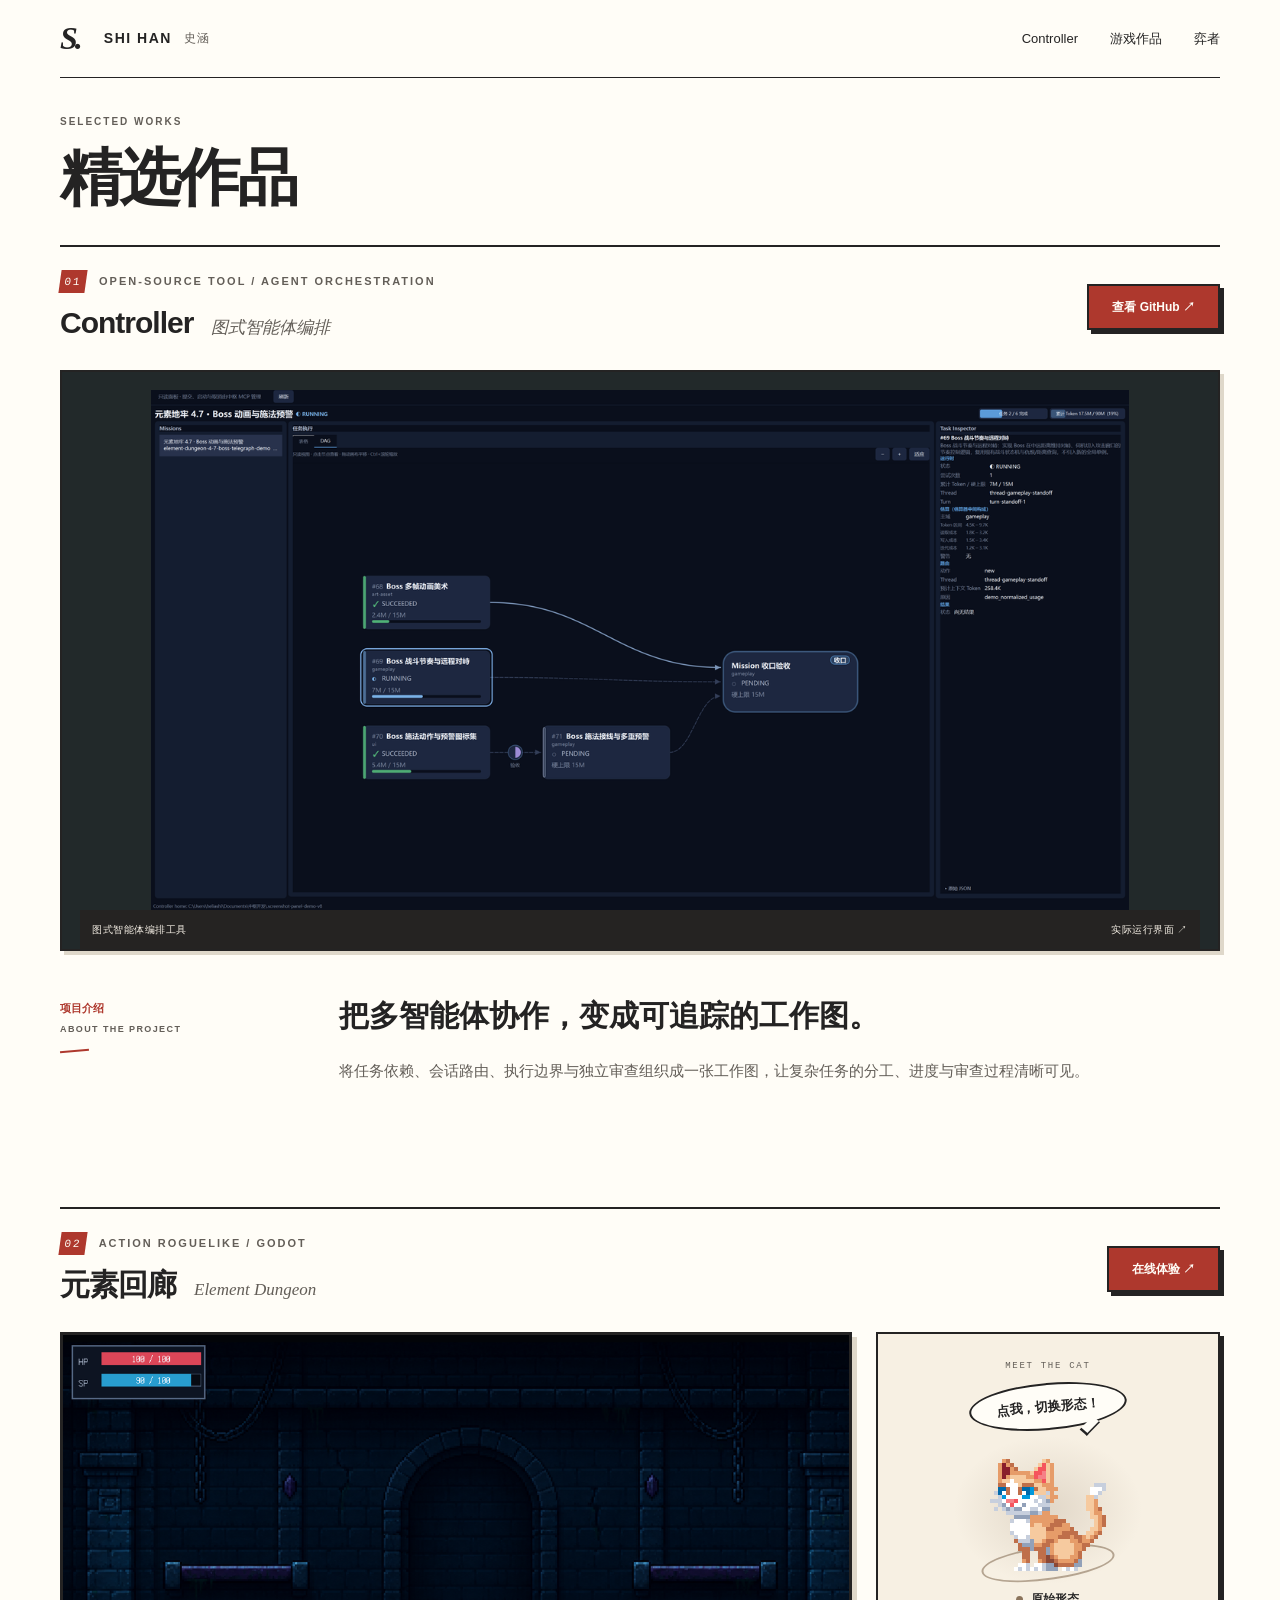
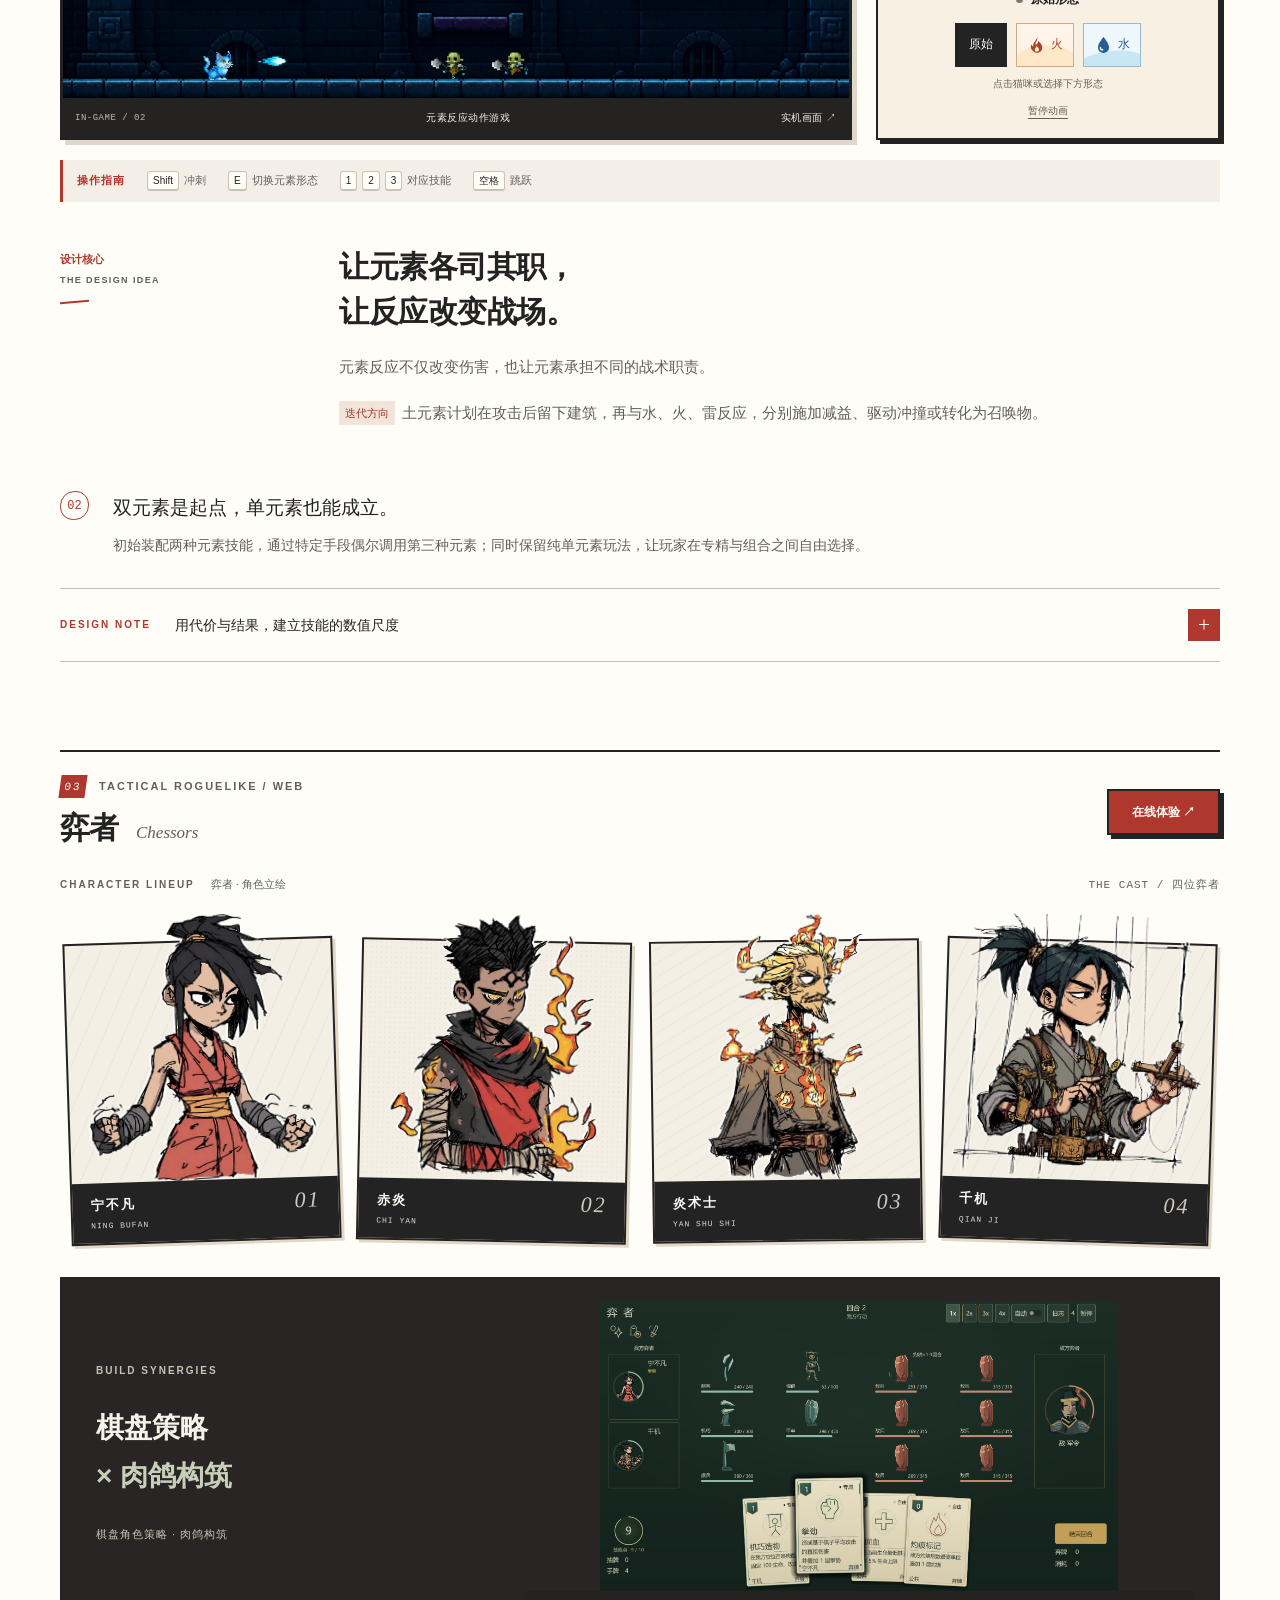
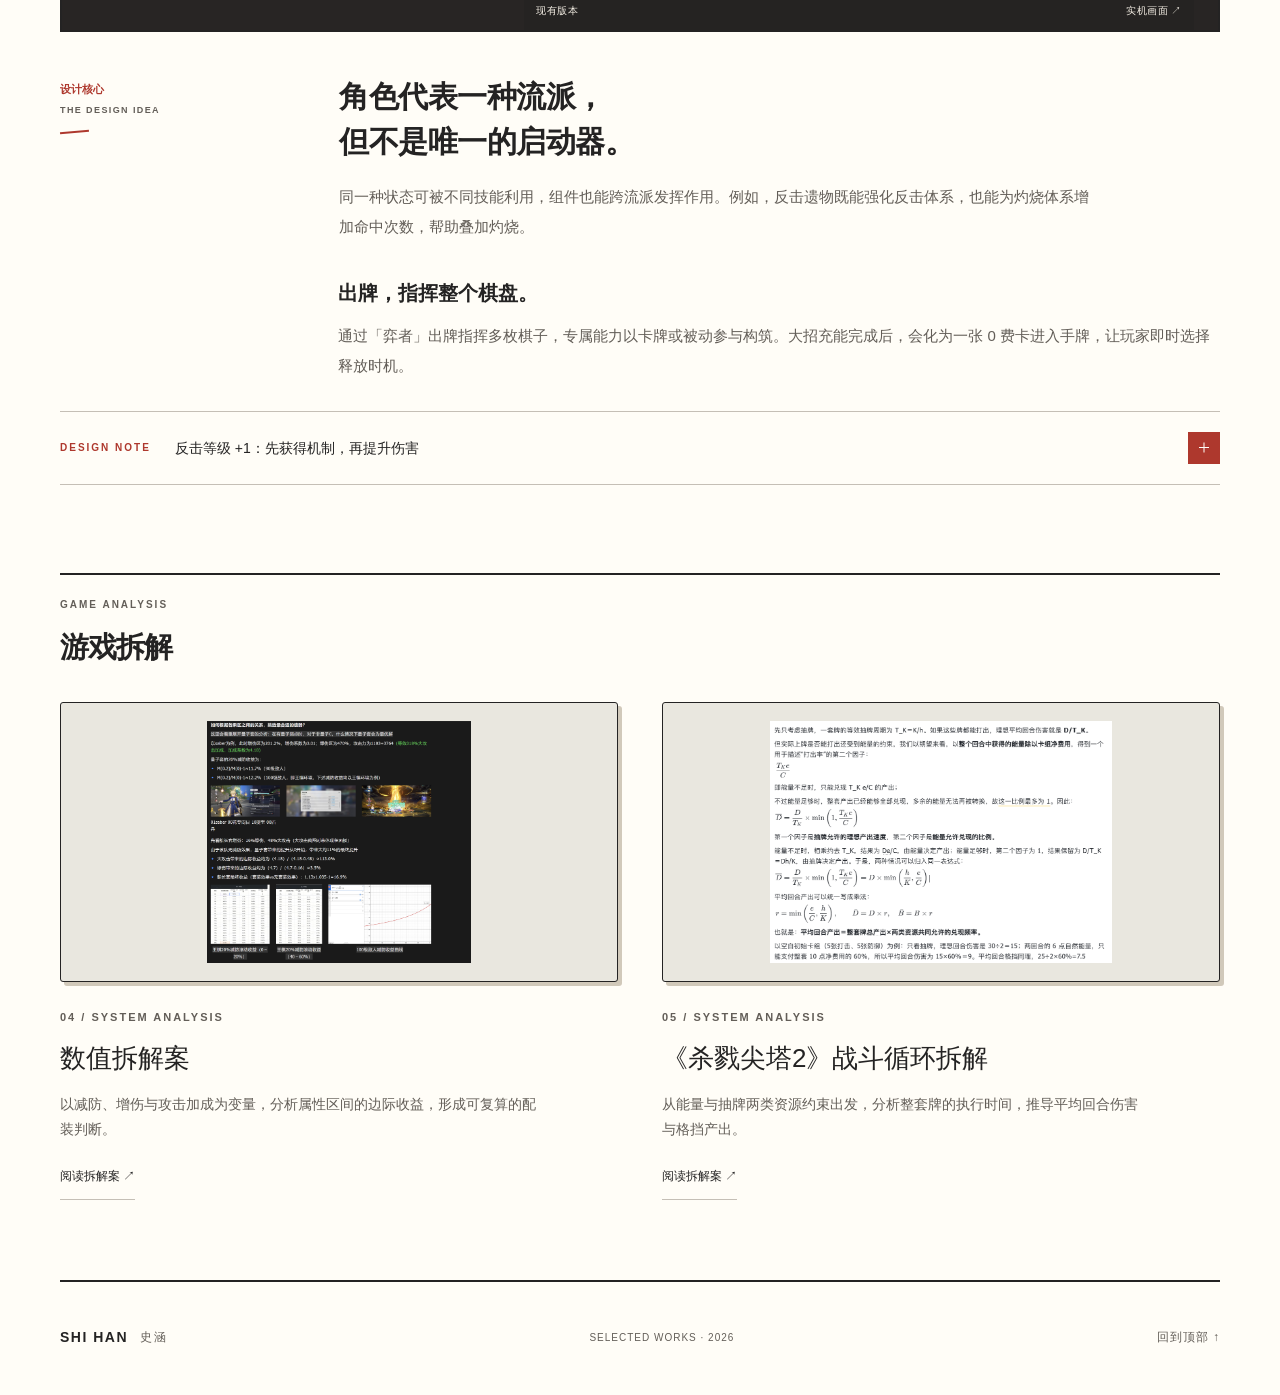
==== commit 67106fb4: "Update general portfolio content" ====
--- a/index.html
+++ b/index.html
@@ -78,6 +78,10 @@
         <details class="design-note"><summary><span><span class="eyebrow">DESIGN NOTE</span>反击等级 +1：先获得机制，再提升伤害</span><span class="note-toggle" aria-hidden="true"><span class="details-icon"></span></span></summary><div class="note-content"><p>反击等级从 0 提升到 1，意味着获得「格挡成功后反击」的机制；已有反击时，继续提升等级则增加反击伤害。同一个 +1，既能为其他体系打开入口，也能强化反击体系。</p></div></details>
       </article>
     </section>
+    <section class="explorations shell" id="breakdowns" aria-labelledby="breakdowns-title"><div class="section-heading"><div><p class="eyebrow">GAME ANALYSIS</p><h2 id="breakdowns-title">游戏拆解</h2></div></div><div class="exploration-grid">
+      <article class="exploration-card"><a class="exploration-image" href="https://ocn118lvmrj3.feishu.cn/wiki/Hf3ewx05miPujBkqn7kcYoNJnKh" target="_blank" rel="noopener" aria-label="查看数值拆解案（新窗口）"><img src="./assets/numerical-breakdown-showcase.png" alt="数值拆解案：角色属性、战斗数据与收益曲线分析" width="1620" height="1486" loading="lazy" decoding="async"></a><p class="eyebrow">04 / SYSTEM ANALYSIS</p><h3>数值拆解案</h3><p>以减防、增伤与攻击加成为变量，分析属性区间的边际收益，形成可复算的配装判断。</p><a class="inline-link" href="https://ocn118lvmrj3.feishu.cn/wiki/Hf3ewx05miPujBkqn7kcYoNJnKh" target="_blank" rel="noopener">阅读拆解案 ↗</a></article>
+      <article class="exploration-card"><a class="exploration-image" href="https://ocn118lvmrj3.feishu.cn/docx/Oazed3XNuoKAtqxTQS0cFAvJnw7" target="_blank" rel="noopener" aria-label="查看《杀戮尖塔2》战斗循环拆解（新窗口）"><img src="./assets/card-resource-breakdown.png" alt="《杀戮尖塔2》战斗循环拆解：抽牌与能量共同约束平均回合伤害和格挡产出" width="1014" height="719" loading="lazy" decoding="async"></a><p class="eyebrow">05 / SYSTEM ANALYSIS</p><h3>《杀戮尖塔2》战斗循环拆解</h3><p>从能量与抽牌两类资源约束出发，分析整套牌的执行时间，推导平均回合伤害与格挡产出。</p><a class="inline-link" href="https://ocn118lvmrj3.feishu.cn/docx/Oazed3XNuoKAtqxTQS0cFAvJnw7" target="_blank" rel="noopener">阅读拆解案 ↗</a></article>
+    </div></section>
   </main>
   <footer class="site-footer shell"><a class="identity" href="./">SHI HAN <span class="identity-cn">史涵</span></a><p>SELECTED WORKS · 2026</p><a href="#main">回到顶部 ↑</a></footer>
 </body>
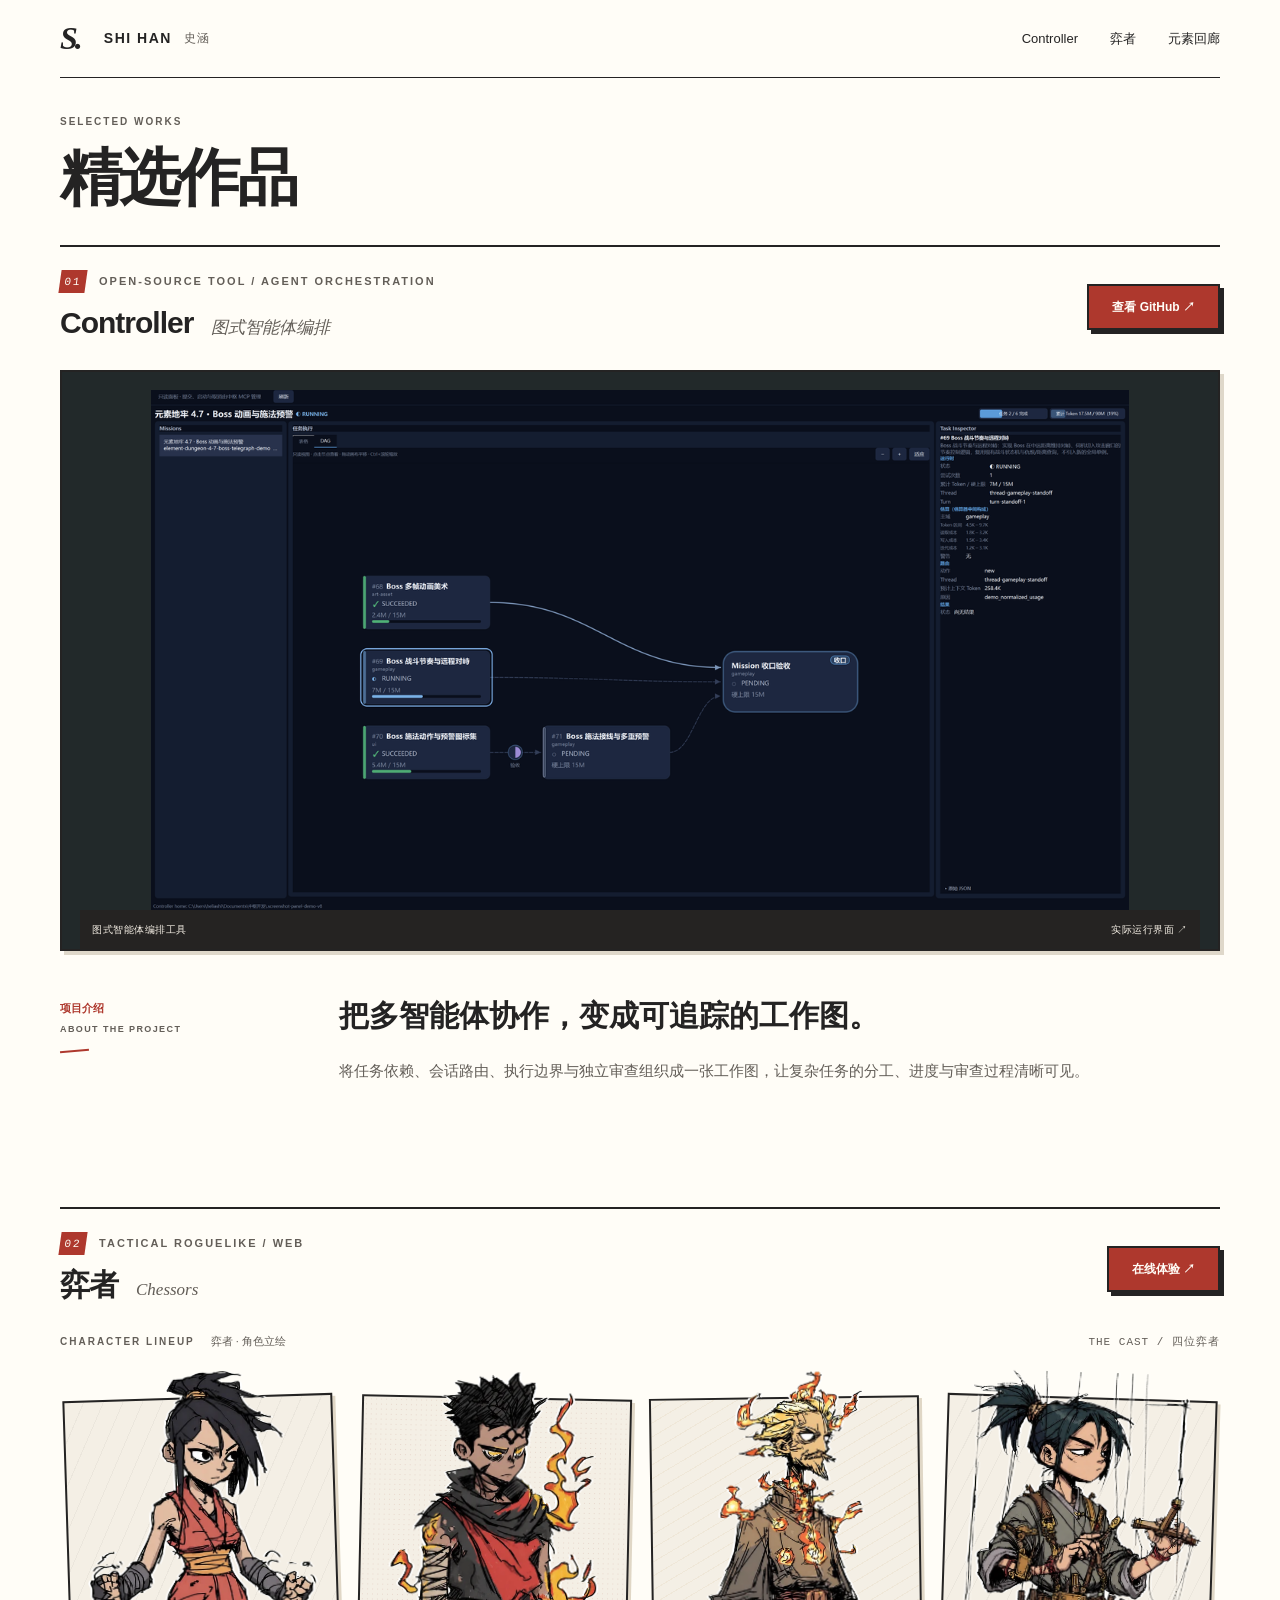
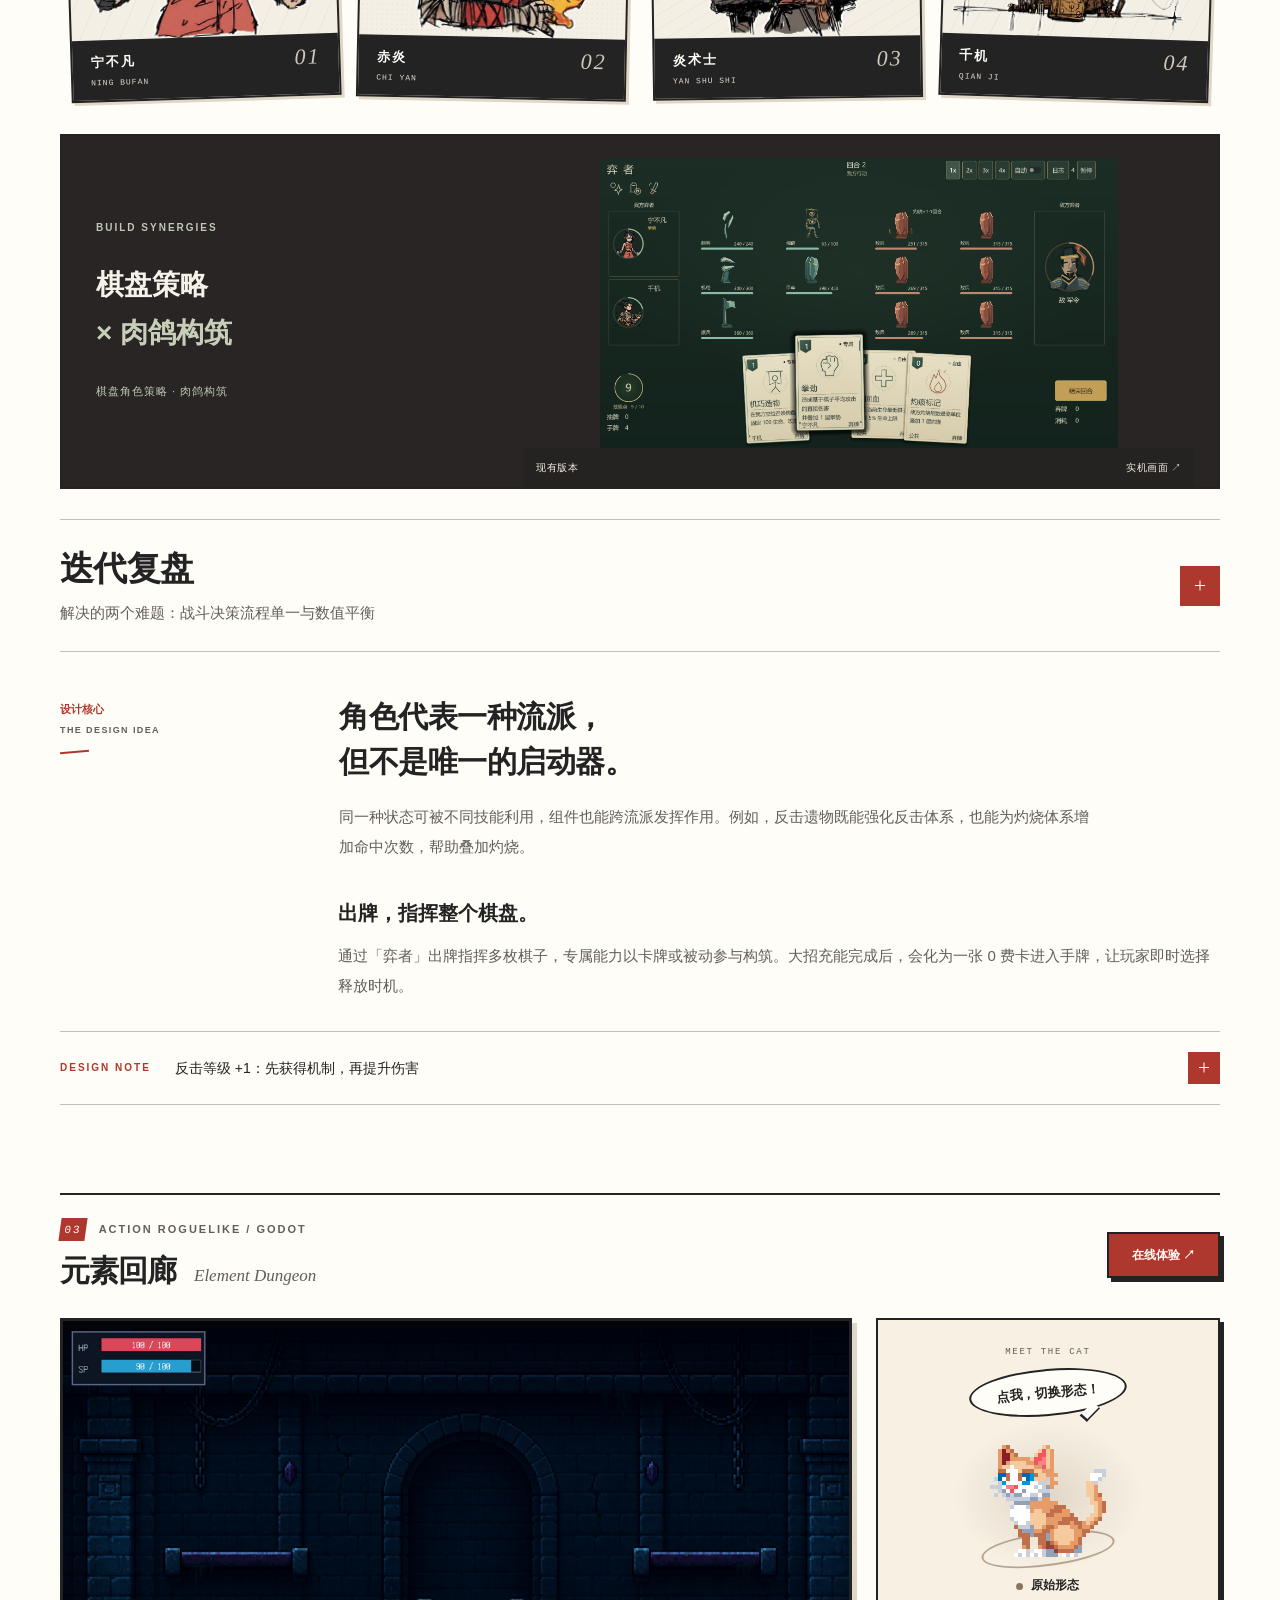
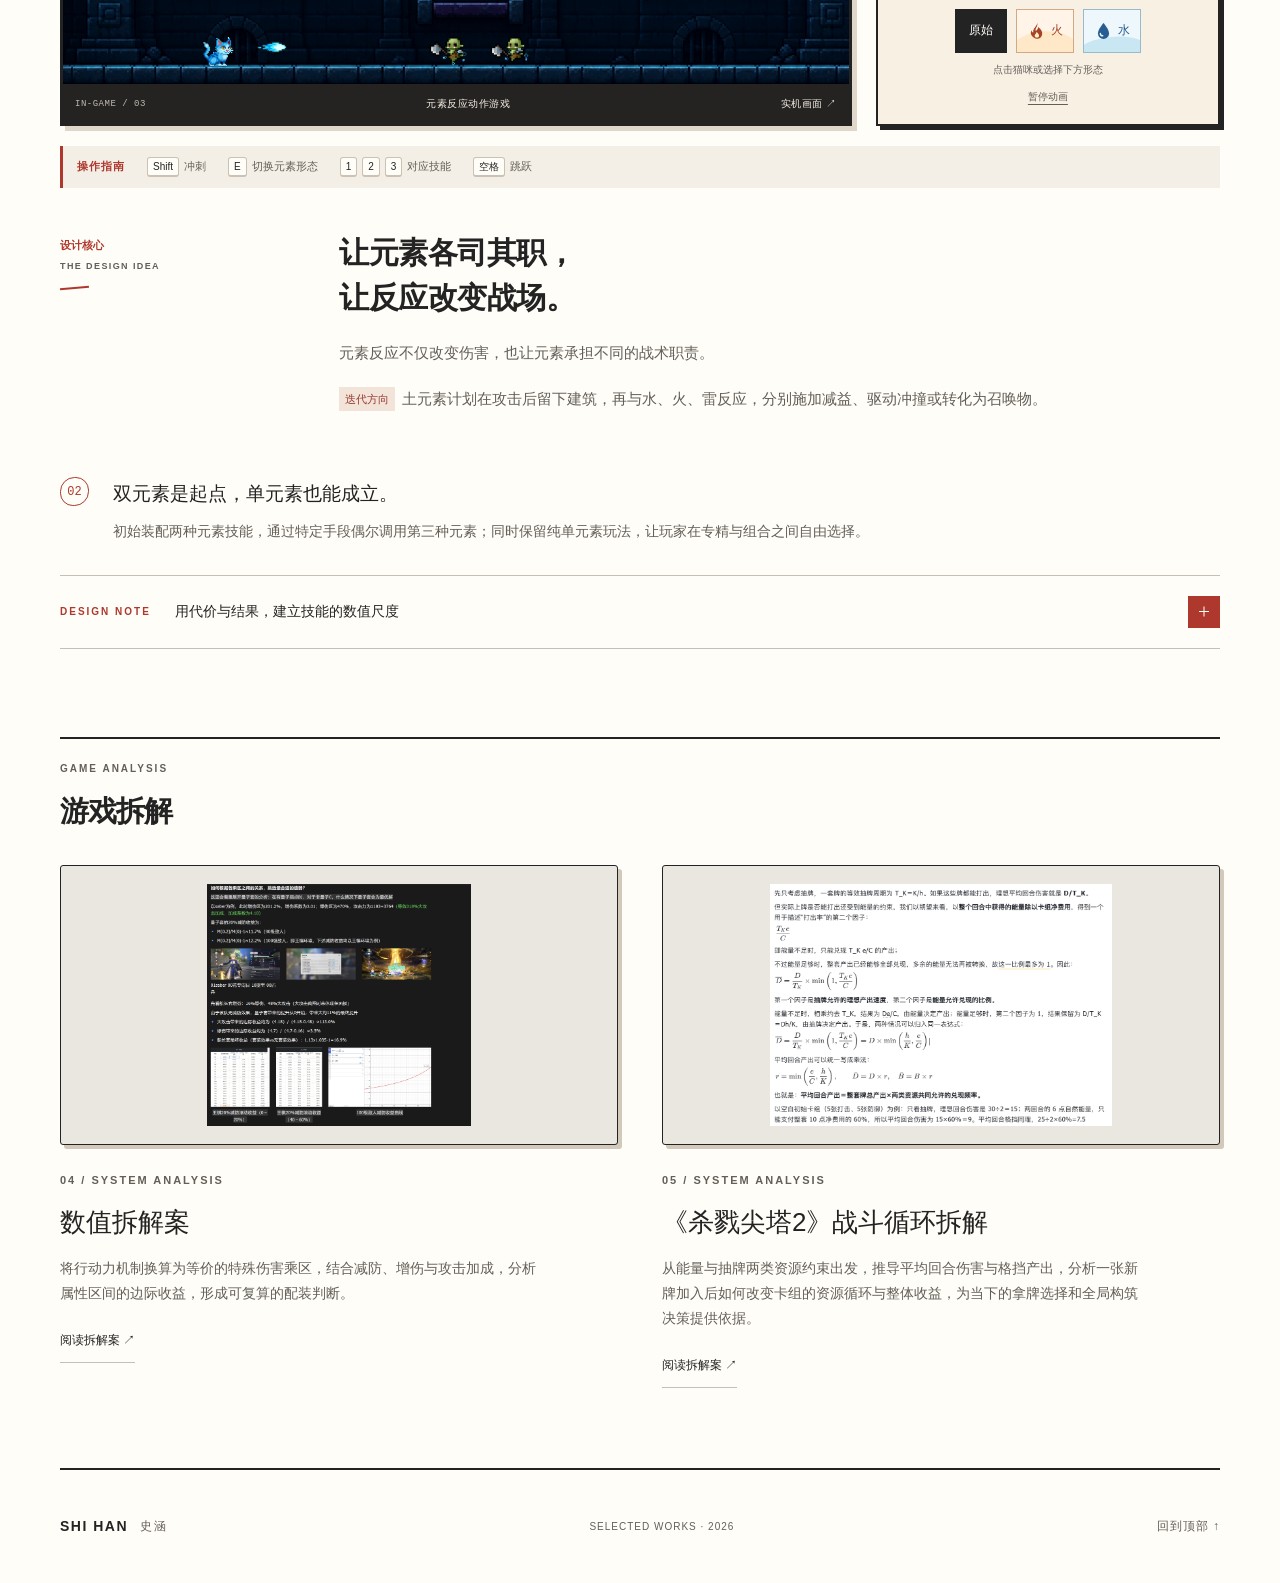
==== commit 6689bc77: "Refine general portfolio presentation" ====
--- a/index.html
+++ b/index.html
@@ -26,7 +26,7 @@
   <a class="skip-link" href="#main">跳到主要内容</a>
   <header class="site-header shell">
     <a class="identity" href="./" aria-label="史涵，作品首页"><span class="identity-mark" aria-hidden="true">S.</span> SHI HAN <span class="identity-cn">史涵</span></a>
-    <nav aria-label="主要导航"><a href="#controller">Controller</a><a href="#element">游戏作品</a><a href="#yizhe">弈者</a></nav>
+    <nav aria-label="主要导航"><a href="#controller">Controller</a><a href="#yizhe">弈者</a><a href="#element">元素回廊</a></nav>
   </header>
   <main id="main">
     <section id="work" class="work-section shell" aria-labelledby="work-title">
@@ -36,10 +36,33 @@
         <a class="project-image controller-showcase" href="https://github.com/shihan05611-cmd/Controller" target="_blank" rel="noopener" aria-label="查看 Controller GitHub 仓库（新窗口）"><img src="./assets/controller-dashboard.png" alt="Controller 实际运行界面：任务节点、依赖路径与任务检查器" width="1280" height="681" loading="eager" fetchpriority="high" decoding="async"><span class="image-caption">图式智能体编排工具<span>实际运行界面 ↗</span></span></a>
         <div class="project-story"><p class="side-label">项目介绍<br><span>ABOUT THE PROJECT</span></p><div><h3>把多智能体协作，变成可追踪的工作图。</h3><p>将任务依赖、会话路由、执行边界与独立审查组织成一张工作图，让复杂任务的分工、进度与审查过程清晰可见。</p></div></div>
       </article>
+      <article class="project" id="yizhe">
+        <div class="project-heading"><div><p class="eyebrow"><span class="chapter-number">02</span> TACTICAL ROGUELIKE / WEB</p><h2 class="project-name">弈者<span>Chessors</span></h2></div><a class="button-link" href="https://shihan05611-cmd.github.io/yizhe-card-game/" target="_blank" rel="noopener">在线体验 ↗</a></div>
+        <div class="character-strip" aria-label="弈者角色立绘">
+          <div class="character-strip-heading"><p class="eyebrow">CHARACTER LINEUP</p><span>弈者 · 角色立绘</span><span class="lineup-note">THE CAST / 四位弈者</span></div>
+          <div class="character-lineup">
+            <figure><img src="./assets/characters/yizhe-ningbufan-web.webp" alt="宁不凡角色立绘" width="408" height="480" loading="lazy" decoding="async"><figcaption><i aria-hidden="true">01</i>宁不凡<span>NING BUFAN</span></figcaption></figure>
+            <figure><img src="./assets/characters/yizhe-chiyan-web.webp" alt="赤炎角色立绘" width="374" height="480" loading="lazy" decoding="async"><figcaption><i aria-hidden="true">02</i>赤炎<span>CHI YAN</span></figcaption></figure>
+            <figure><img src="./assets/characters/yizhe-yanshushi-web.webp" alt="炎术士角色立绘" width="282" height="480" loading="lazy" decoding="async"><figcaption><i aria-hidden="true">03</i>炎术士<span>YAN SHU SHI</span></figcaption></figure>
+            <figure><img src="./assets/characters/yizhe-qianji-web.webp" alt="千机角色立绘" width="446" height="480" loading="lazy" decoding="async"><figcaption><i aria-hidden="true">04</i>千机<span>QIAN JI</span></figcaption></figure>
+          </div>
+        </div>
+        <div class="chess-showcase"><div class="chess-intro"><span class="eyebrow">BUILD SYNERGIES</span><p>棋盘策略<br><span>× 肉鸽构筑</span></p><span class="small-label">棋盘角色策略 · 肉鸽构筑</span></div><a class="project-image chess-image" href="https://shihan05611-cmd.github.io/yizhe-card-game/" target="_blank" rel="noopener" aria-label="在线体验弈者（新窗口）"><img src="./assets/yizhe-showcase.png" alt="弈者实机画面：宁不凡与千机通过手牌指挥棋子，进行回合制战斗" width="1901" height="1063" loading="lazy" decoding="async"><span class="image-caption">现有版本 <span>实机画面 ↗</span></span></a></div>
+        <details class="design-note iteration-review">
+          <summary><span><span class="review-title">迭代复盘</span><span class="review-subtitle">解决的两个难题：战斗决策流程单一与数值平衡</span></span><span class="note-toggle" aria-hidden="true"><span class="details-icon"></span></span></summary>
+          <div class="note-content">
+<section class="review-section" aria-labelledby="review-decisions"><h3 id="review-decisions">第一个难题是，原来的战斗流程比较容易形成固定套路，决策的多元性少了一层。</h3><p>这个项目最初并不是卡牌机制，而是比较传统的回合制里双方轮流放技能的战斗流程。我自己体验下来觉得，当玩家熟悉了技能之后，就比较容易反复使用同一套释放顺序，玩久了可能会觉得重复。以及对于回合制肉鸽来说技能是个很核心的机制，但固定了技能槽位后，“技能”终究面临取舍，肉鸽感相对偏弱。所以我当时考虑的是，怎么在保留原本战斗体验的基础上，再增加一层技能释放相关的决策。</p><p>后来我认识到，卡牌化其实非常适合这个回合制肉鸽。</p><p>首先，它可以保住最基本的原定体验。我把原来的技能转化成卡牌，每回合按规则抽牌，再用行动资源限制出牌。原本技能的作用、角色的特色，以及通过技能影响弈子战斗的流程，都可以延续下来。</p><p>但更进一步，卡牌化之后，在技能抓取思路上不再只是“哪个技能最强”，而是“哪个技能对当下的卡组综合提升最高”，增加了局外的决策空间。而对于局内，也多了释放时机和通过运转可以让回合多次打出技能，增加了局内的操作上限。</p><p>也就是说，战斗内的出牌和资源分配，会跟战斗外的抓牌构筑联系起来。通过这一层，把资源循环的决策做得更深入，让玩家根据当前手牌和已有构筑调整打法。</p></section>
+<section class="review-section" aria-labelledby="review-balance"><h3 id="review-balance">第二个难题是，回合制的肉鸽游戏，到底怎么样去把数据平衡给做好？</h3><p>我的解决思路是分两步。</p><p>第一步，先建立起卡牌和遗物的强度预算，让每一张技能牌在牌面上达成平衡，以估计出玩家在每个阶段的成长速度。再根据玩家的预期成长速度，反推敌方的成长曲线。假设玩家每经过一个成长节点，预期强度提升20%，那我可能让敌人早期的成长速度在15%左右，后期再提高到25%左右。这些数字只是用来说明思路：前期先给玩家建立构筑、感受成长的空间，后期再提高压力，考验玩家能不能通过抓牌和组合，让实际收益超过单张卡牌的基础提升。</p><p>第二步，是用无头模拟程序做批量战斗验证。</p><p>因为前面的成长曲线模型本质还是一个预估，卡牌之间的配合、抽牌顺序和实际出牌策略，都可能让结果偏离模型。所以我会把不同角色、构筑和阶段的表现作为验证方向，观察胜率、失败节点和战斗回合数，看看实际结果是不是符合第一步的预期，再去调整卡牌、遗物或者敌方曲线。</p></section>
+</div>
+        </details>
+        <div class="project-story"><p class="side-label">设计核心<br><span>THE DESIGN IDEA</span></p><div><h4>角色代表一种流派，<br>但不是唯一的启动器。</h4><p>同一种状态可被不同技能利用，组件也能跨流派发挥作用。例如，反击遗物既能强化反击体系，也能为灼烧体系增加命中次数，帮助叠加灼烧。</p></div></div>
+        <div class="plain-highlight"><h3>出牌，指挥整个棋盘。</h3><p>通过「弈者」出牌指挥多枚棋子，专属能力以卡牌或被动参与构筑。大招充能完成后，会化为一张 0 费卡进入手牌，让玩家即时选择释放时机。</p></div>
+        <details class="design-note"><summary><span><span class="eyebrow">DESIGN NOTE</span>反击等级 +1：先获得机制，再提升伤害</span><span class="note-toggle" aria-hidden="true"><span class="details-icon"></span></span></summary><div class="note-content"><p>反击等级从 0 提升到 1，意味着获得「格挡成功后反击」的机制；已有反击时，继续提升等级则增加反击伤害。同一个 +1，既能为其他体系打开入口，也能强化反击体系。</p></div></details>
+      </article>
       <article class="project" id="element">
-        <div class="project-heading"><div><p class="eyebrow"><span class="chapter-number">02</span> ACTION ROGUELIKE / GODOT</p><h2 class="project-name">元素回廊<span>Element Dungeon</span></h2></div><a class="button-link" href="https://shihan05611-cmd.github.io/element-dungeon/" target="_blank" rel="noopener">在线体验 ↗</a></div>
+        <div class="project-heading"><div><p class="eyebrow"><span class="chapter-number">03</span> ACTION ROGUELIKE / GODOT</p><h2 class="project-name">元素回廊<span>Element Dungeon</span></h2></div><a class="button-link" href="https://shihan05611-cmd.github.io/element-dungeon/" target="_blank" rel="noopener">在线体验 ↗</a></div>
         <div class="element-showcase">
-          <a class="project-image dungeon-image" href="https://shihan05611-cmd.github.io/element-dungeon/" target="_blank" rel="noopener" aria-label="在线体验元素回廊（新窗口）"><img src="./assets/element-corridor-showcase.png" alt="元素回廊实机画面：蓝色角色在像素地牢中与敌人战斗" width="1280" height="591" loading="lazy" decoding="async"><span class="image-caption"><span class="frame-caption">IN-GAME / 02</span> 元素反应动作游戏 <span>实机画面 ↗</span></span></a>
+          <a class="project-image dungeon-image" href="https://shihan05611-cmd.github.io/element-dungeon/" target="_blank" rel="noopener" aria-label="在线体验元素回廊（新窗口）"><img src="./assets/element-corridor-showcase.png" alt="元素回廊实机画面：蓝色角色在像素地牢中与敌人战斗" width="1280" height="591" loading="lazy" decoding="async"><span class="image-caption"><span class="frame-caption">IN-GAME / 03</span> 元素反应动作游戏 <span>实机画面 ↗</span></span></a>
           <div class="cat-playground" data-cat-element="base">
             <span class="cat-panel-label">MEET THE CAT</span>
             <p class="cat-note">点我，切换形态！</p>
@@ -61,26 +84,10 @@
         <div class="insight-row"><span class="insight-number">02</span><div><h4>双元素是起点，单元素也能成立。</h4><p>初始装配两种元素技能，通过特定手段偶尔调用第三种元素；同时保留纯单元素玩法，让玩家在专精与组合之间自由选择。</p></div></div>
         <details class="design-note"><summary><span><span class="eyebrow">DESIGN NOTE</span>用代价与结果，建立技能的数值尺度</span><span class="note-toggle" aria-hidden="true"><span class="details-icon"></span></span></summary><div class="note-content"><p>以「10 能量 → 10 点远程单体伤害」作为基准，再把范围、爆发速度、元素附着与行动限制计入收益和代价。以下为设计基准示例。</p><div class="table-scroll" tabindex="0" role="region" aria-label="技能代价与收益对比"><table><thead><tr><th scope="col">技能</th><th scope="col">能量与伤害</th><th scope="col">为什么这样定价</th></tr></thead><tbody><tr><th scope="row">普通元素弹</th><td>10 能量 / 10 伤害</td><td>远程单体输出，附带元素附着，作为比较基准。</td></tr><tr><th scope="row">元素爆发</th><td>全部能量 / 每 10 能量折算 8 伤害</td><td>范围伤害与短时爆发效率较高，因此降低单位能量倍率。</td></tr><tr><th scope="row">元素激光</th><td>10 能量 / 10 伤害</td><td>高频伤害、快速附着是收益，施放时灵活性受限是代价。尚未量化哪一侧影响更大，暂按两者抵消，沿用基准倍率。</td></tr></tbody></table></div><p class="note-aside">普攻不消耗能量，但需要接近敌人：距离与风险同样是一种成本。</p></div></details>
       </article>
-      <article class="project" id="yizhe">
-        <div class="project-heading"><div><p class="eyebrow"><span class="chapter-number">03</span> TACTICAL ROGUELIKE / WEB</p><h2 class="project-name">弈者<span>Chessors</span></h2></div><a class="button-link" href="https://shihan05611-cmd.github.io/yizhe-card-game/" target="_blank" rel="noopener">在线体验 ↗</a></div>
-        <div class="character-strip" aria-label="弈者角色立绘">
-          <div class="character-strip-heading"><p class="eyebrow">CHARACTER LINEUP</p><span>弈者 · 角色立绘</span><span class="lineup-note">THE CAST / 四位弈者</span></div>
-          <div class="character-lineup">
-            <figure><img src="./assets/characters/yizhe-ningbufan-web.webp" alt="宁不凡角色立绘" width="408" height="480" loading="lazy" decoding="async"><figcaption><i aria-hidden="true">01</i>宁不凡<span>NING BUFAN</span></figcaption></figure>
-            <figure><img src="./assets/characters/yizhe-chiyan-web.webp" alt="赤炎角色立绘" width="374" height="480" loading="lazy" decoding="async"><figcaption><i aria-hidden="true">02</i>赤炎<span>CHI YAN</span></figcaption></figure>
-            <figure><img src="./assets/characters/yizhe-yanshushi-web.webp" alt="炎术士角色立绘" width="282" height="480" loading="lazy" decoding="async"><figcaption><i aria-hidden="true">03</i>炎术士<span>YAN SHU SHI</span></figcaption></figure>
-            <figure><img src="./assets/characters/yizhe-qianji-web.webp" alt="千机角色立绘" width="446" height="480" loading="lazy" decoding="async"><figcaption><i aria-hidden="true">04</i>千机<span>QIAN JI</span></figcaption></figure>
-          </div>
-        </div>
-        <div class="chess-showcase"><div class="chess-intro"><span class="eyebrow">BUILD SYNERGIES</span><p>棋盘策略<br><span>× 肉鸽构筑</span></p><span class="small-label">棋盘角色策略 · 肉鸽构筑</span></div><a class="project-image chess-image" href="https://shihan05611-cmd.github.io/yizhe-card-game/" target="_blank" rel="noopener" aria-label="在线体验弈者（新窗口）"><img src="./assets/yizhe-showcase.png" alt="弈者实机画面：宁不凡与千机通过手牌指挥棋子，进行回合制战斗" width="1901" height="1063" loading="lazy" decoding="async"><span class="image-caption">现有版本 <span>实机画面 ↗</span></span></a></div>
-        <div class="project-story"><p class="side-label">设计核心<br><span>THE DESIGN IDEA</span></p><div><h4>角色代表一种流派，<br>但不是唯一的启动器。</h4><p>同一种状态可被不同技能利用，组件也能跨流派发挥作用。例如，反击遗物既能强化反击体系，也能为灼烧体系增加命中次数，帮助叠加灼烧。</p></div></div>
-        <div class="plain-highlight"><h3>出牌，指挥整个棋盘。</h3><p>通过「弈者」出牌指挥多枚棋子，专属能力以卡牌或被动参与构筑。大招充能完成后，会化为一张 0 费卡进入手牌，让玩家即时选择释放时机。</p></div>
-        <details class="design-note"><summary><span><span class="eyebrow">DESIGN NOTE</span>反击等级 +1：先获得机制，再提升伤害</span><span class="note-toggle" aria-hidden="true"><span class="details-icon"></span></span></summary><div class="note-content"><p>反击等级从 0 提升到 1，意味着获得「格挡成功后反击」的机制；已有反击时，继续提升等级则增加反击伤害。同一个 +1，既能为其他体系打开入口，也能强化反击体系。</p></div></details>
-      </article>
     </section>
     <section class="explorations shell" id="breakdowns" aria-labelledby="breakdowns-title"><div class="section-heading"><div><p class="eyebrow">GAME ANALYSIS</p><h2 id="breakdowns-title">游戏拆解</h2></div></div><div class="exploration-grid">
-      <article class="exploration-card"><a class="exploration-image" href="https://ocn118lvmrj3.feishu.cn/wiki/Hf3ewx05miPujBkqn7kcYoNJnKh" target="_blank" rel="noopener" aria-label="查看数值拆解案（新窗口）"><img src="./assets/numerical-breakdown-showcase.png" alt="数值拆解案：角色属性、战斗数据与收益曲线分析" width="1620" height="1486" loading="lazy" decoding="async"></a><p class="eyebrow">04 / SYSTEM ANALYSIS</p><h3>数值拆解案</h3><p>以减防、增伤与攻击加成为变量，分析属性区间的边际收益，形成可复算的配装判断。</p><a class="inline-link" href="https://ocn118lvmrj3.feishu.cn/wiki/Hf3ewx05miPujBkqn7kcYoNJnKh" target="_blank" rel="noopener">阅读拆解案 ↗</a></article>
-      <article class="exploration-card"><a class="exploration-image" href="https://ocn118lvmrj3.feishu.cn/docx/Oazed3XNuoKAtqxTQS0cFAvJnw7" target="_blank" rel="noopener" aria-label="查看《杀戮尖塔2》战斗循环拆解（新窗口）"><img src="./assets/card-resource-breakdown.png" alt="《杀戮尖塔2》战斗循环拆解：抽牌与能量共同约束平均回合伤害和格挡产出" width="1014" height="719" loading="lazy" decoding="async"></a><p class="eyebrow">05 / SYSTEM ANALYSIS</p><h3>《杀戮尖塔2》战斗循环拆解</h3><p>从能量与抽牌两类资源约束出发，分析整套牌的执行时间，推导平均回合伤害与格挡产出。</p><a class="inline-link" href="https://ocn118lvmrj3.feishu.cn/docx/Oazed3XNuoKAtqxTQS0cFAvJnw7" target="_blank" rel="noopener">阅读拆解案 ↗</a></article>
+      <article class="exploration-card"><a class="exploration-image" href="https://ocn118lvmrj3.feishu.cn/wiki/Hf3ewx05miPujBkqn7kcYoNJnKh" target="_blank" rel="noopener" aria-label="查看数值拆解案（新窗口）"><img src="./assets/numerical-breakdown-showcase.png" alt="数值拆解案：角色属性、战斗数据与收益曲线分析" width="1620" height="1486" loading="lazy" decoding="async"></a><p class="eyebrow">04 / SYSTEM ANALYSIS</p><h3>数值拆解案</h3><p>将行动力机制换算为等价的特殊伤害乘区，结合减防、增伤与攻击加成，分析属性区间的边际收益，形成可复算的配装判断。</p><a class="inline-link" href="https://ocn118lvmrj3.feishu.cn/wiki/Hf3ewx05miPujBkqn7kcYoNJnKh" target="_blank" rel="noopener">阅读拆解案 ↗</a></article>
+      <article class="exploration-card"><a class="exploration-image" href="https://ocn118lvmrj3.feishu.cn/docx/Oazed3XNuoKAtqxTQS0cFAvJnw7" target="_blank" rel="noopener" aria-label="查看《杀戮尖塔2》战斗循环拆解（新窗口）"><img src="./assets/card-resource-breakdown.png" alt="《杀戮尖塔2》战斗循环拆解：抽牌与能量共同约束平均回合伤害和格挡产出" width="1014" height="719" loading="lazy" decoding="async"></a><p class="eyebrow">05 / SYSTEM ANALYSIS</p><h3>《杀戮尖塔2》战斗循环拆解</h3><p>从能量与抽牌两类资源约束出发，推导平均回合伤害与格挡产出，分析一张新牌加入后如何改变卡组的资源循环与整体收益，为当下的拿牌选择和全局构筑决策提供依据。</p><a class="inline-link" href="https://ocn118lvmrj3.feishu.cn/docx/Oazed3XNuoKAtqxTQS0cFAvJnw7" target="_blank" rel="noopener">阅读拆解案 ↗</a></article>
     </div></section>
   </main>
   <footer class="site-footer shell"><a class="identity" href="./">SHI HAN <span class="identity-cn">史涵</span></a><p>SELECTED WORKS · 2026</p><a href="#main">回到顶部 ↑</a></footer>
--- a/comic.css
+++ b/comic.css
@@ -229,3 +229,17 @@
 @media(max-width:700px) {
   [data-theme="comic"] .design-note summary { padding: 15px 0; gap: 16px; }
 }
+
+/* Iteration retrospective: reuse the compact vermilion disclosure. */
+.iteration-review { margin-top: 30px; }
+.review-section + .review-section { margin-top: 30px; padding-top: 26px; border-top: 1px solid var(--line); }
+.review-section h3 { margin: 8px 0 18px; font-size: clamp(20px, 2vw, 25px); line-height: 1.5; }
+.review-section p { margin: 0 0 16px; line-height: 1.9; }
+
+/* Give the retrospective its own heading hierarchy. */
+[data-theme="comic"] .iteration-review summary { padding: 26px 0; }
+[data-theme="comic"] .iteration-review summary > span:first-child { display: flex; flex-direction: column; align-items: flex-start; gap: 8px; }
+.iteration-review .review-title { font-size: clamp(25px, 3vw, 34px); font-weight: 700; line-height: 1.35; letter-spacing: -.02em; }
+.iteration-review .review-subtitle { font-size: 15px; line-height: 1.7; color: var(--muted); }
+.iteration-review .note-toggle { width: 40px; height: 40px; }
+[data-theme="comic"] .iteration-review summary:focus-visible { outline: 2px solid var(--pen); outline-offset: 5px; }
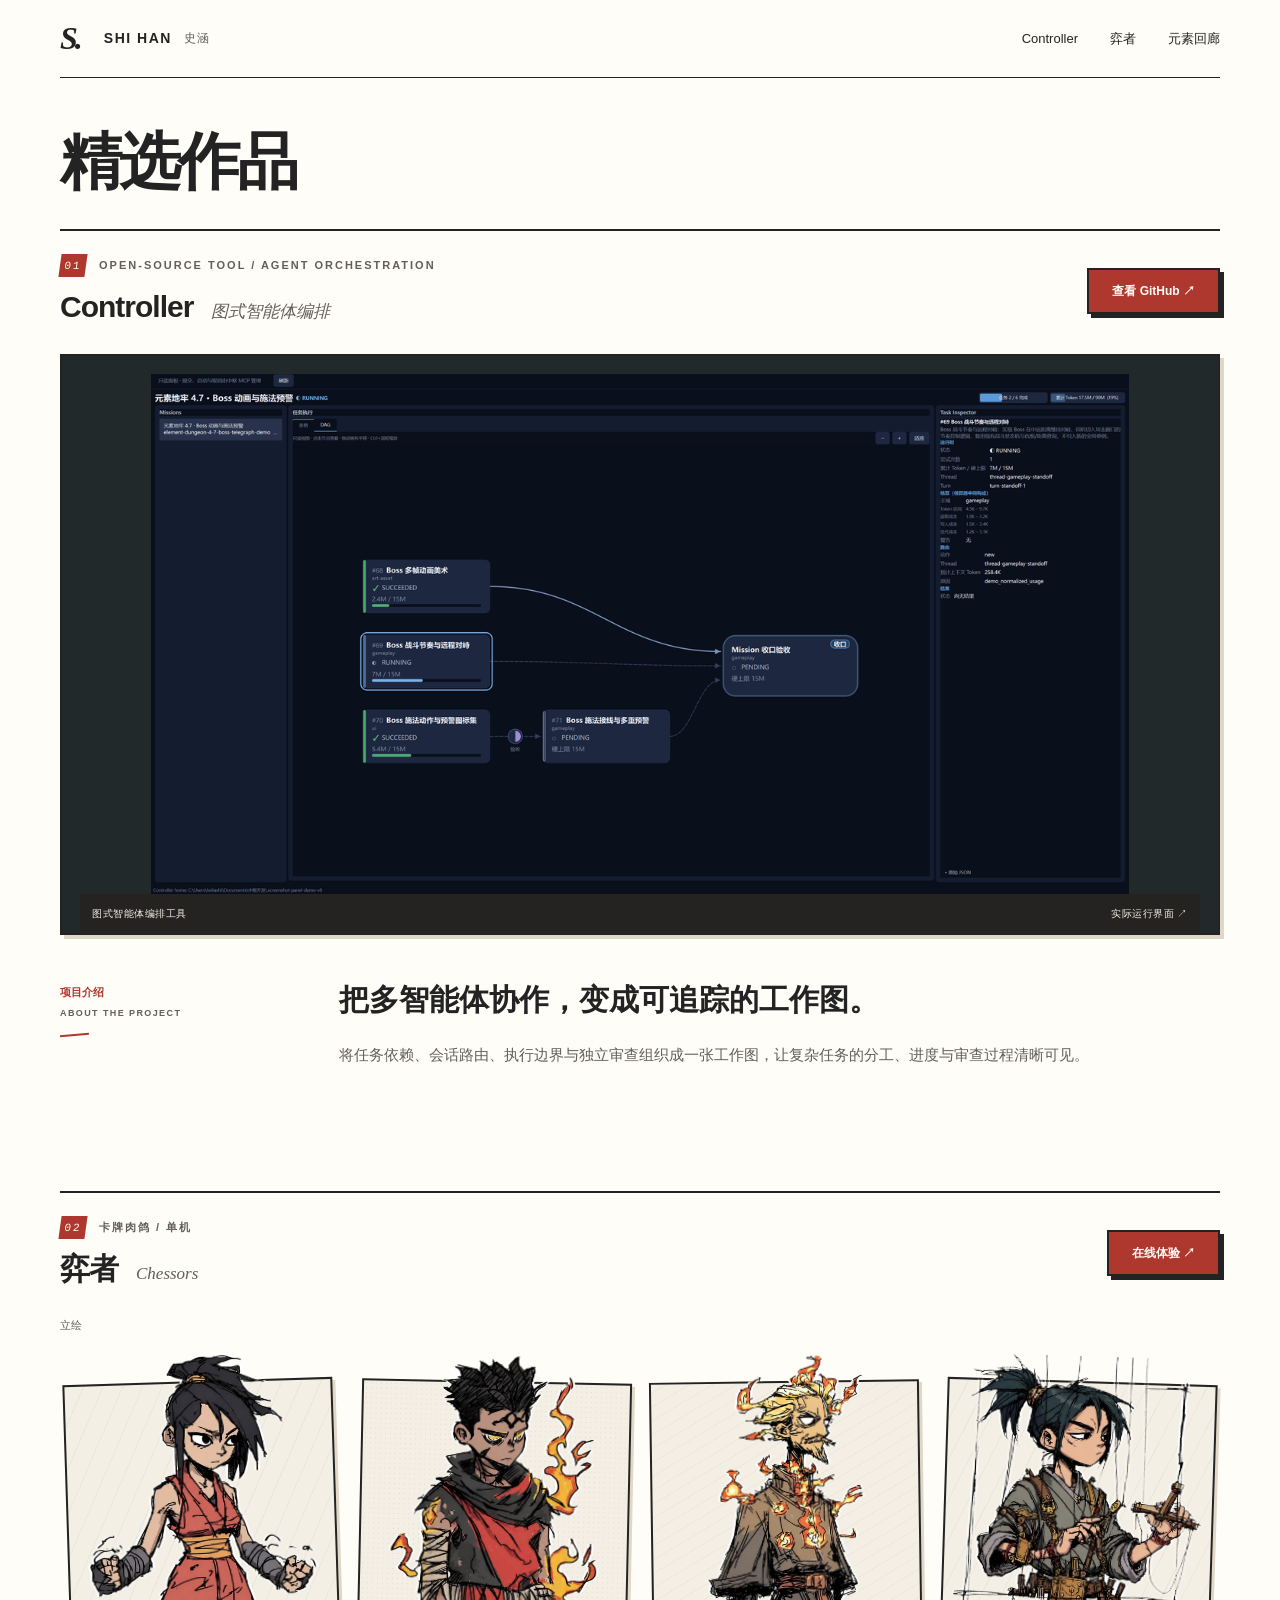
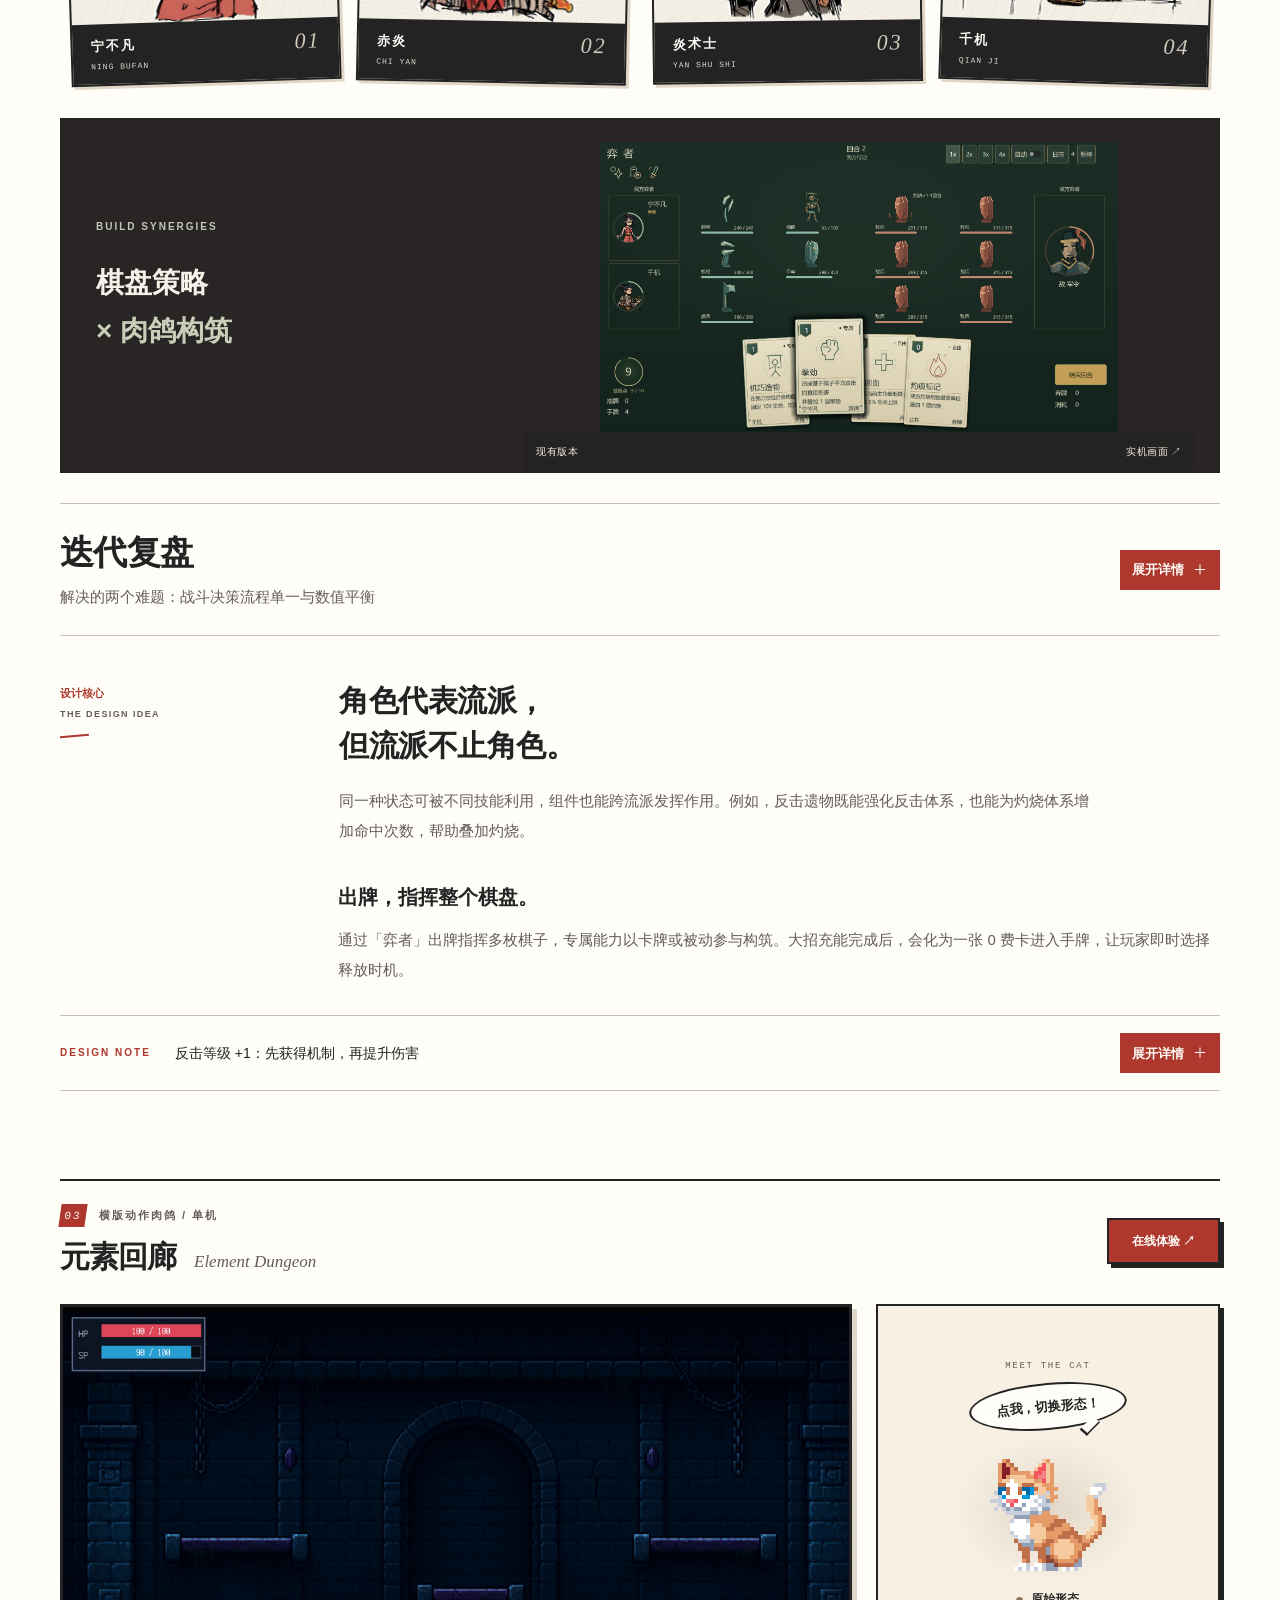
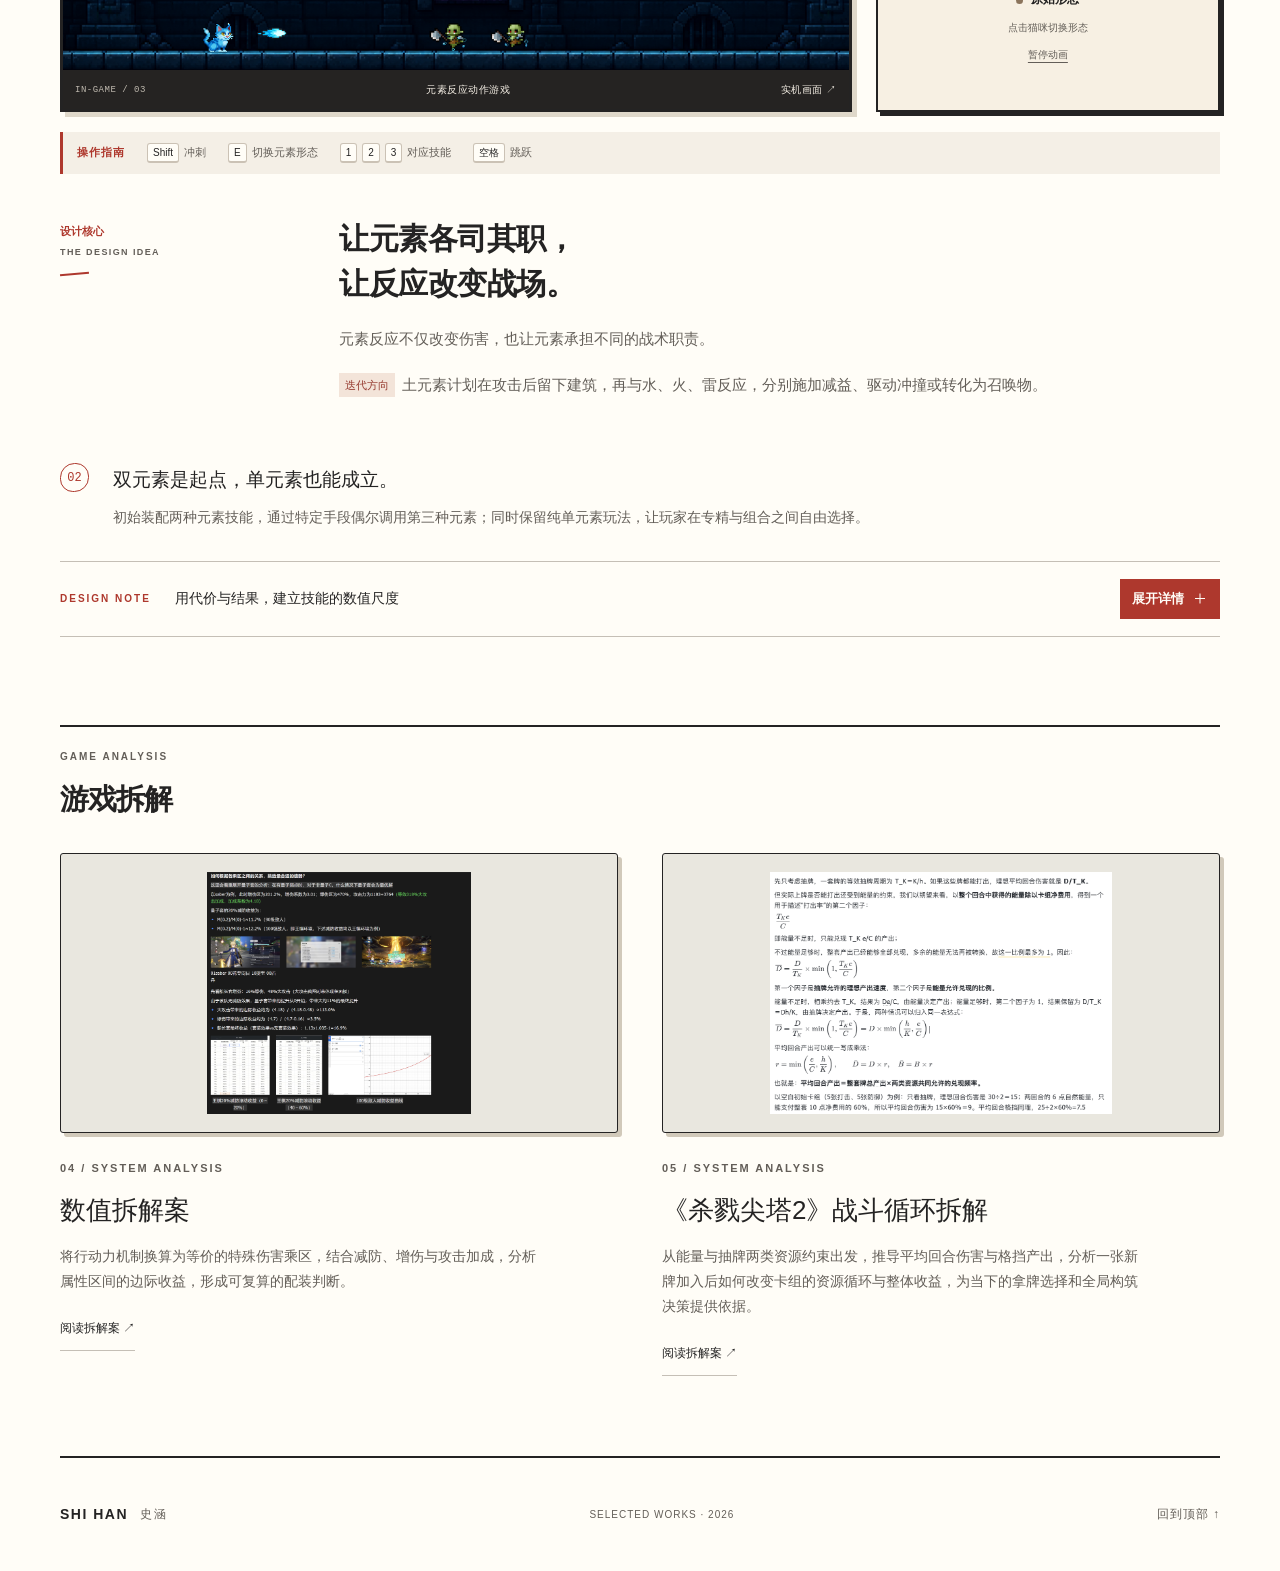
==== commit ac9c68c4: "Update general portfolio pages and interactions" ====
--- a/index.html
+++ b/index.html
@@ -10,7 +10,7 @@
   <link rel="stylesheet" href="./home.css">
   <link rel="stylesheet" href="./sketch.css">
   <link rel="stylesheet" href="./design-options/themes.css">
-  <link rel="stylesheet" href="./comic.css">
+  <link rel="stylesheet" href="./comic.css?v=disclosure-labels">
   <link rel="stylesheet" href="./internet.css">
   <script>
     const previewTheme = new URLSearchParams(location.search).get('theme');
@@ -30,16 +30,16 @@
   </header>
   <main id="main">
     <section id="work" class="work-section shell" aria-labelledby="work-title">
-      <div class="section-heading"><div><p class="eyebrow">SELECTED WORKS</p><h1 id="work-title">精选作品</h1></div></div>
+      <div class="section-heading"><div><h1 id="work-title">精选作品</h1></div></div>
       <article class="project" id="controller">
         <div class="project-heading"><div><p class="eyebrow"><span class="chapter-number">01</span> OPEN-SOURCE TOOL / AGENT ORCHESTRATION</p><h2 class="project-name">Controller<span>图式智能体编排</span></h2></div><a class="button-link" href="https://github.com/shihan05611-cmd/Controller" target="_blank" rel="noopener">查看 GitHub ↗</a></div>
         <a class="project-image controller-showcase" href="https://github.com/shihan05611-cmd/Controller" target="_blank" rel="noopener" aria-label="查看 Controller GitHub 仓库（新窗口）"><img src="./assets/controller-dashboard.png" alt="Controller 实际运行界面：任务节点、依赖路径与任务检查器" width="1280" height="681" loading="eager" fetchpriority="high" decoding="async"><span class="image-caption">图式智能体编排工具<span>实际运行界面 ↗</span></span></a>
         <div class="project-story"><p class="side-label">项目介绍<br><span>ABOUT THE PROJECT</span></p><div><h3>把多智能体协作，变成可追踪的工作图。</h3><p>将任务依赖、会话路由、执行边界与独立审查组织成一张工作图，让复杂任务的分工、进度与审查过程清晰可见。</p></div></div>
       </article>
       <article class="project" id="yizhe">
-        <div class="project-heading"><div><p class="eyebrow"><span class="chapter-number">02</span> TACTICAL ROGUELIKE / WEB</p><h2 class="project-name">弈者<span>Chessors</span></h2></div><a class="button-link" href="https://shihan05611-cmd.github.io/yizhe-card-game/" target="_blank" rel="noopener">在线体验 ↗</a></div>
+        <div class="project-heading"><div><p class="eyebrow"><span class="chapter-number">02</span> 卡牌肉鸽 / 单机</p><h2 class="project-name">弈者<span>Chessors</span></h2></div><a class="button-link" href="https://shihan05611-cmd.github.io/yizhe-card-game/" target="_blank" rel="noopener">在线体验 ↗</a></div>
         <div class="character-strip" aria-label="弈者角色立绘">
-          <div class="character-strip-heading"><p class="eyebrow">CHARACTER LINEUP</p><span>弈者 · 角色立绘</span><span class="lineup-note">THE CAST / 四位弈者</span></div>
+          <div class="character-strip-heading"><span>立绘</span></div>
           <div class="character-lineup">
             <figure><img src="./assets/characters/yizhe-ningbufan-web.webp" alt="宁不凡角色立绘" width="408" height="480" loading="lazy" decoding="async"><figcaption><i aria-hidden="true">01</i>宁不凡<span>NING BUFAN</span></figcaption></figure>
             <figure><img src="./assets/characters/yizhe-chiyan-web.webp" alt="赤炎角色立绘" width="374" height="480" loading="lazy" decoding="async"><figcaption><i aria-hidden="true">02</i>赤炎<span>CHI YAN</span></figcaption></figure>
@@ -47,20 +47,20 @@
             <figure><img src="./assets/characters/yizhe-qianji-web.webp" alt="千机角色立绘" width="446" height="480" loading="lazy" decoding="async"><figcaption><i aria-hidden="true">04</i>千机<span>QIAN JI</span></figcaption></figure>
           </div>
         </div>
-        <div class="chess-showcase"><div class="chess-intro"><span class="eyebrow">BUILD SYNERGIES</span><p>棋盘策略<br><span>× 肉鸽构筑</span></p><span class="small-label">棋盘角色策略 · 肉鸽构筑</span></div><a class="project-image chess-image" href="https://shihan05611-cmd.github.io/yizhe-card-game/" target="_blank" rel="noopener" aria-label="在线体验弈者（新窗口）"><img src="./assets/yizhe-showcase.png" alt="弈者实机画面：宁不凡与千机通过手牌指挥棋子，进行回合制战斗" width="1901" height="1063" loading="lazy" decoding="async"><span class="image-caption">现有版本 <span>实机画面 ↗</span></span></a></div>
+        <div class="chess-showcase"><div class="chess-intro"><span class="eyebrow">BUILD SYNERGIES</span><p>棋盘策略<br><span>× 肉鸽构筑</span></p></div><a class="project-image chess-image" href="https://shihan05611-cmd.github.io/yizhe-card-game/" target="_blank" rel="noopener" aria-label="在线体验弈者（新窗口）"><img src="./assets/yizhe-showcase.png" alt="弈者实机画面：宁不凡与千机通过手牌指挥棋子，进行回合制战斗" width="1901" height="1063" loading="lazy" decoding="async"><span class="image-caption">现有版本 <span>实机画面 ↗</span></span></a></div>
         <details class="design-note iteration-review">
-          <summary><span><span class="review-title">迭代复盘</span><span class="review-subtitle">解决的两个难题：战斗决策流程单一与数值平衡</span></span><span class="note-toggle" aria-hidden="true"><span class="details-icon"></span></span></summary>
+          <summary><span><span class="review-title">迭代复盘</span><span class="review-subtitle">解决的两个难题：战斗决策流程单一与数值平衡</span></span><span class="note-toggle"><span class="note-expand-label">展开详情</span><span class="note-collapse-label">收起详情</span><span class="details-icon"></span></span></summary>
           <div class="note-content">
 <section class="review-section" aria-labelledby="review-decisions"><h3 id="review-decisions">第一个难题是，原来的战斗流程比较容易形成固定套路，决策的多元性少了一层。</h3><p>这个项目最初并不是卡牌机制，而是比较传统的回合制里双方轮流放技能的战斗流程。我自己体验下来觉得，当玩家熟悉了技能之后，就比较容易反复使用同一套释放顺序，玩久了可能会觉得重复。以及对于回合制肉鸽来说技能是个很核心的机制，但固定了技能槽位后，“技能”终究面临取舍，肉鸽感相对偏弱。所以我当时考虑的是，怎么在保留原本战斗体验的基础上，再增加一层技能释放相关的决策。</p><p>后来我认识到，卡牌化其实非常适合这个回合制肉鸽。</p><p>首先，它可以保住最基本的原定体验。我把原来的技能转化成卡牌，每回合按规则抽牌，再用行动资源限制出牌。原本技能的作用、角色的特色，以及通过技能影响弈子战斗的流程，都可以延续下来。</p><p>但更进一步，卡牌化之后，在技能抓取思路上不再只是“哪个技能最强”，而是“哪个技能对当下的卡组综合提升最高”，增加了局外的决策空间。而对于局内，也多了释放时机和通过运转可以让回合多次打出技能，增加了局内的操作上限。</p><p>也就是说，战斗内的出牌和资源分配，会跟战斗外的抓牌构筑联系起来。通过这一层，把资源循环的决策做得更深入，让玩家根据当前手牌和已有构筑调整打法。</p></section>
 <section class="review-section" aria-labelledby="review-balance"><h3 id="review-balance">第二个难题是，回合制的肉鸽游戏，到底怎么样去把数据平衡给做好？</h3><p>我的解决思路是分两步。</p><p>第一步，先建立起卡牌和遗物的强度预算，让每一张技能牌在牌面上达成平衡，以估计出玩家在每个阶段的成长速度。再根据玩家的预期成长速度，反推敌方的成长曲线。假设玩家每经过一个成长节点，预期强度提升20%，那我可能让敌人早期的成长速度在15%左右，后期再提高到25%左右。这些数字只是用来说明思路：前期先给玩家建立构筑、感受成长的空间，后期再提高压力，考验玩家能不能通过抓牌和组合，让实际收益超过单张卡牌的基础提升。</p><p>第二步，是用无头模拟程序做批量战斗验证。</p><p>因为前面的成长曲线模型本质还是一个预估，卡牌之间的配合、抽牌顺序和实际出牌策略，都可能让结果偏离模型。所以我会把不同角色、构筑和阶段的表现作为验证方向，观察胜率、失败节点和战斗回合数，看看实际结果是不是符合第一步的预期，再去调整卡牌、遗物或者敌方曲线。</p></section>
 </div>
         </details>
-        <div class="project-story"><p class="side-label">设计核心<br><span>THE DESIGN IDEA</span></p><div><h4>角色代表一种流派，<br>但不是唯一的启动器。</h4><p>同一种状态可被不同技能利用，组件也能跨流派发挥作用。例如，反击遗物既能强化反击体系，也能为灼烧体系增加命中次数，帮助叠加灼烧。</p></div></div>
+        <div class="project-story"><p class="side-label">设计核心<br><span>THE DESIGN IDEA</span></p><div><h4>角色代表流派，<br>但流派不止角色。</h4><p>同一种状态可被不同技能利用，组件也能跨流派发挥作用。例如，反击遗物既能强化反击体系，也能为灼烧体系增加命中次数，帮助叠加灼烧。</p></div></div>
         <div class="plain-highlight"><h3>出牌，指挥整个棋盘。</h3><p>通过「弈者」出牌指挥多枚棋子，专属能力以卡牌或被动参与构筑。大招充能完成后，会化为一张 0 费卡进入手牌，让玩家即时选择释放时机。</p></div>
-        <details class="design-note"><summary><span><span class="eyebrow">DESIGN NOTE</span>反击等级 +1：先获得机制，再提升伤害</span><span class="note-toggle" aria-hidden="true"><span class="details-icon"></span></span></summary><div class="note-content"><p>反击等级从 0 提升到 1，意味着获得「格挡成功后反击」的机制；已有反击时，继续提升等级则增加反击伤害。同一个 +1，既能为其他体系打开入口，也能强化反击体系。</p></div></details>
+        <details class="design-note"><summary><span><span class="eyebrow">DESIGN NOTE</span>反击等级 +1：先获得机制，再提升伤害</span><span class="note-toggle"><span class="note-expand-label">展开详情</span><span class="note-collapse-label">收起详情</span><span class="details-icon"></span></span></summary><div class="note-content"><p>反击等级从 0 提升到 1，意味着获得「格挡成功后反击」的机制；已有反击时，继续提升等级则增加反击伤害。同一个 +1，既能为其他体系打开入口，也能强化反击体系。</p></div></details>
       </article>
       <article class="project" id="element">
-        <div class="project-heading"><div><p class="eyebrow"><span class="chapter-number">03</span> ACTION ROGUELIKE / GODOT</p><h2 class="project-name">元素回廊<span>Element Dungeon</span></h2></div><a class="button-link" href="https://shihan05611-cmd.github.io/element-dungeon/" target="_blank" rel="noopener">在线体验 ↗</a></div>
+        <div class="project-heading"><div><p class="eyebrow"><span class="chapter-number">03</span> 横版动作肉鸽 / 单机</p><h2 class="project-name">元素回廊<span>Element Dungeon</span></h2></div><a class="button-link" href="https://shihan05611-cmd.github.io/element-dungeon/" target="_blank" rel="noopener">在线体验 ↗</a></div>
         <div class="element-showcase">
           <a class="project-image dungeon-image" href="https://shihan05611-cmd.github.io/element-dungeon/" target="_blank" rel="noopener" aria-label="在线体验元素回廊（新窗口）"><img src="./assets/element-corridor-showcase.png" alt="元素回廊实机画面：蓝色角色在像素地牢中与敌人战斗" width="1280" height="591" loading="lazy" decoding="async"><span class="image-caption"><span class="frame-caption">IN-GAME / 03</span> 元素反应动作游戏 <span>实机画面 ↗</span></span></a>
           <div class="cat-playground" data-cat-element="base">
@@ -70,19 +70,14 @@
               <span class="cat-sprite" role="img" aria-label="元素地牢主角猫的待机动画"></span>
             </button>
             <span class="cat-element" aria-live="polite" aria-atomic="true">原始形态</span>
-            <div class="cat-forms" role="group" aria-label="选择猫咪形态">
-              <button type="button" data-cat-form="base" aria-pressed="true" disabled>原始</button>
-              <button type="button" data-cat-form="fire" aria-pressed="false" aria-label="火元素形态" disabled><svg class="form-icon flame-icon" viewBox="0 0 24 24" aria-hidden="true"><path d="M13 2c1 5-3 6-2 10 2-1 3-3 3-5 4 3 6 6 5 10-1 4-5 6-9 4S3 15 6 11c0 3 2 3 2 3-1-5 4-7 5-12Z"/><path class="flame-core" d="M12 13c0 3-3 3-2 6 1 2 4 2 5 0s-1-4-3-6Z"/></svg><span>火</span></button>
-              <button type="button" data-cat-form="water" aria-pressed="false" aria-label="水元素形态" disabled><svg class="form-icon drop-icon" viewBox="0 0 24 24" aria-hidden="true"><path d="M12 2S5 10 5 15a7 7 0 0 0 14 0c0-5-7-13-7-13Z"/><path class="drop-shine" d="M8 15c0 2 1 3 3 3"/></svg><span>水</span></button>
-            </div>
-            <p class="cat-help" id="cat-help">点击猫咪或选择下方形态</p>
+            <p class="cat-help" id="cat-help">点击猫咪切换形态</p>
             <button class="cat-animation-toggle" type="button" aria-pressed="false">暂停动画</button>
           </div>
         </div>
         <aside class="controls-note" aria-label="元素回廊游戏操作"><span class="controls-label">操作指南</span><span><kbd>Shift</kbd> 冲刺</span><span><kbd>E</kbd> 切换元素形态</span><span><kbd>1</kbd><kbd>2</kbd><kbd>3</kbd> 对应技能</span><span><kbd>空格</kbd> 跳跃</span></aside>
         <div class="project-story"><p class="side-label">设计核心<br><span>THE DESIGN IDEA</span></p><div><h4>让元素各司其职，<br>让反应改变战场。</h4><p>元素反应不仅改变伤害，也让元素承担不同的战术职责。</p><p class="iteration-paragraph"><span class="direction-label">迭代方向</span>土元素计划在攻击后留下建筑，再与水、火、雷反应，分别施加减益、驱动冲撞或转化为召唤物。</p></div></div>
         <div class="insight-row"><span class="insight-number">02</span><div><h4>双元素是起点，单元素也能成立。</h4><p>初始装配两种元素技能，通过特定手段偶尔调用第三种元素；同时保留纯单元素玩法，让玩家在专精与组合之间自由选择。</p></div></div>
-        <details class="design-note"><summary><span><span class="eyebrow">DESIGN NOTE</span>用代价与结果，建立技能的数值尺度</span><span class="note-toggle" aria-hidden="true"><span class="details-icon"></span></span></summary><div class="note-content"><p>以「10 能量 → 10 点远程单体伤害」作为基准，再把范围、爆发速度、元素附着与行动限制计入收益和代价。以下为设计基准示例。</p><div class="table-scroll" tabindex="0" role="region" aria-label="技能代价与收益对比"><table><thead><tr><th scope="col">技能</th><th scope="col">能量与伤害</th><th scope="col">为什么这样定价</th></tr></thead><tbody><tr><th scope="row">普通元素弹</th><td>10 能量 / 10 伤害</td><td>远程单体输出，附带元素附着，作为比较基准。</td></tr><tr><th scope="row">元素爆发</th><td>全部能量 / 每 10 能量折算 8 伤害</td><td>范围伤害与短时爆发效率较高，因此降低单位能量倍率。</td></tr><tr><th scope="row">元素激光</th><td>10 能量 / 10 伤害</td><td>高频伤害、快速附着是收益，施放时灵活性受限是代价。尚未量化哪一侧影响更大，暂按两者抵消，沿用基准倍率。</td></tr></tbody></table></div><p class="note-aside">普攻不消耗能量，但需要接近敌人：距离与风险同样是一种成本。</p></div></details>
+        <details class="design-note"><summary><span><span class="eyebrow">DESIGN NOTE</span>用代价与结果，建立技能的数值尺度</span><span class="note-toggle"><span class="note-expand-label">展开详情</span><span class="note-collapse-label">收起详情</span><span class="details-icon"></span></span></summary><div class="note-content"><p>以「10 能量 → 10 点远程单体伤害」作为基准，再把范围、爆发速度、元素附着与行动限制计入收益和代价。以下为设计基准示例。</p><div class="table-scroll" tabindex="0" role="region" aria-label="技能代价与收益对比"><table><thead><tr><th scope="col">技能</th><th scope="col">能量与伤害</th><th scope="col">为什么这样定价</th></tr></thead><tbody><tr><th scope="row">普通元素弹</th><td>10 能量 / 10 伤害</td><td>远程单体输出，附带元素附着，作为比较基准。</td></tr><tr><th scope="row">元素爆发</th><td>全部能量 / 每 10 能量折算 8 伤害</td><td>范围伤害与短时爆发效率较高，因此降低单位能量倍率。</td></tr><tr><th scope="row">元素激光</th><td>10 能量 / 10 伤害</td><td>高频伤害、快速附着是收益，施放时灵活性受限是代价。尚未量化哪一侧影响更大，暂按两者抵消，沿用基准倍率。</td></tr></tbody></table></div><p class="note-aside">普攻不消耗能量，但需要接近敌人：距离与风险同样是一种成本。</p></div></details>
       </article>
     </section>
     <section class="explorations shell" id="breakdowns" aria-labelledby="breakdowns-title"><div class="section-heading"><div><p class="eyebrow">GAME ANALYSIS</p><h2 id="breakdowns-title">游戏拆解</h2></div></div><div class="exploration-grid">
--- a/comic.css
+++ b/comic.css
@@ -243,3 +243,16 @@
 .iteration-review .review-subtitle { font-size: 15px; line-height: 1.7; color: var(--muted); }
 .iteration-review .note-toggle { width: 40px; height: 40px; }
 [data-theme="comic"] .iteration-review summary:focus-visible { outline: 2px solid var(--pen); outline-offset: 5px; }
+
+/* Keep the cat silhouette free of the decorative floor ring. */
+[data-theme="comic"] .cat-button::before { content: none; }
+
+/* Explicit disclosure labels, with the native summary as the click target. */
+[data-theme="comic"] .design-note .note-toggle { width: auto; min-height: 40px; height: auto; padding: 9px 12px; gap: 8px; font-size: 13px; font-weight: 600; line-height: 1.5; white-space: nowrap; }
+.note-collapse-label { display: none; }
+.design-note[open] .note-expand-label { display: none; }
+.design-note[open] .note-collapse-label { display: inline; }
+@media (max-width: 480px) {
+  [data-theme="comic"] .design-note summary { flex-wrap: wrap; gap: 12px; }
+  [data-theme="comic"] .design-note summary > span:first-child { flex-basis: 100%; }
+}
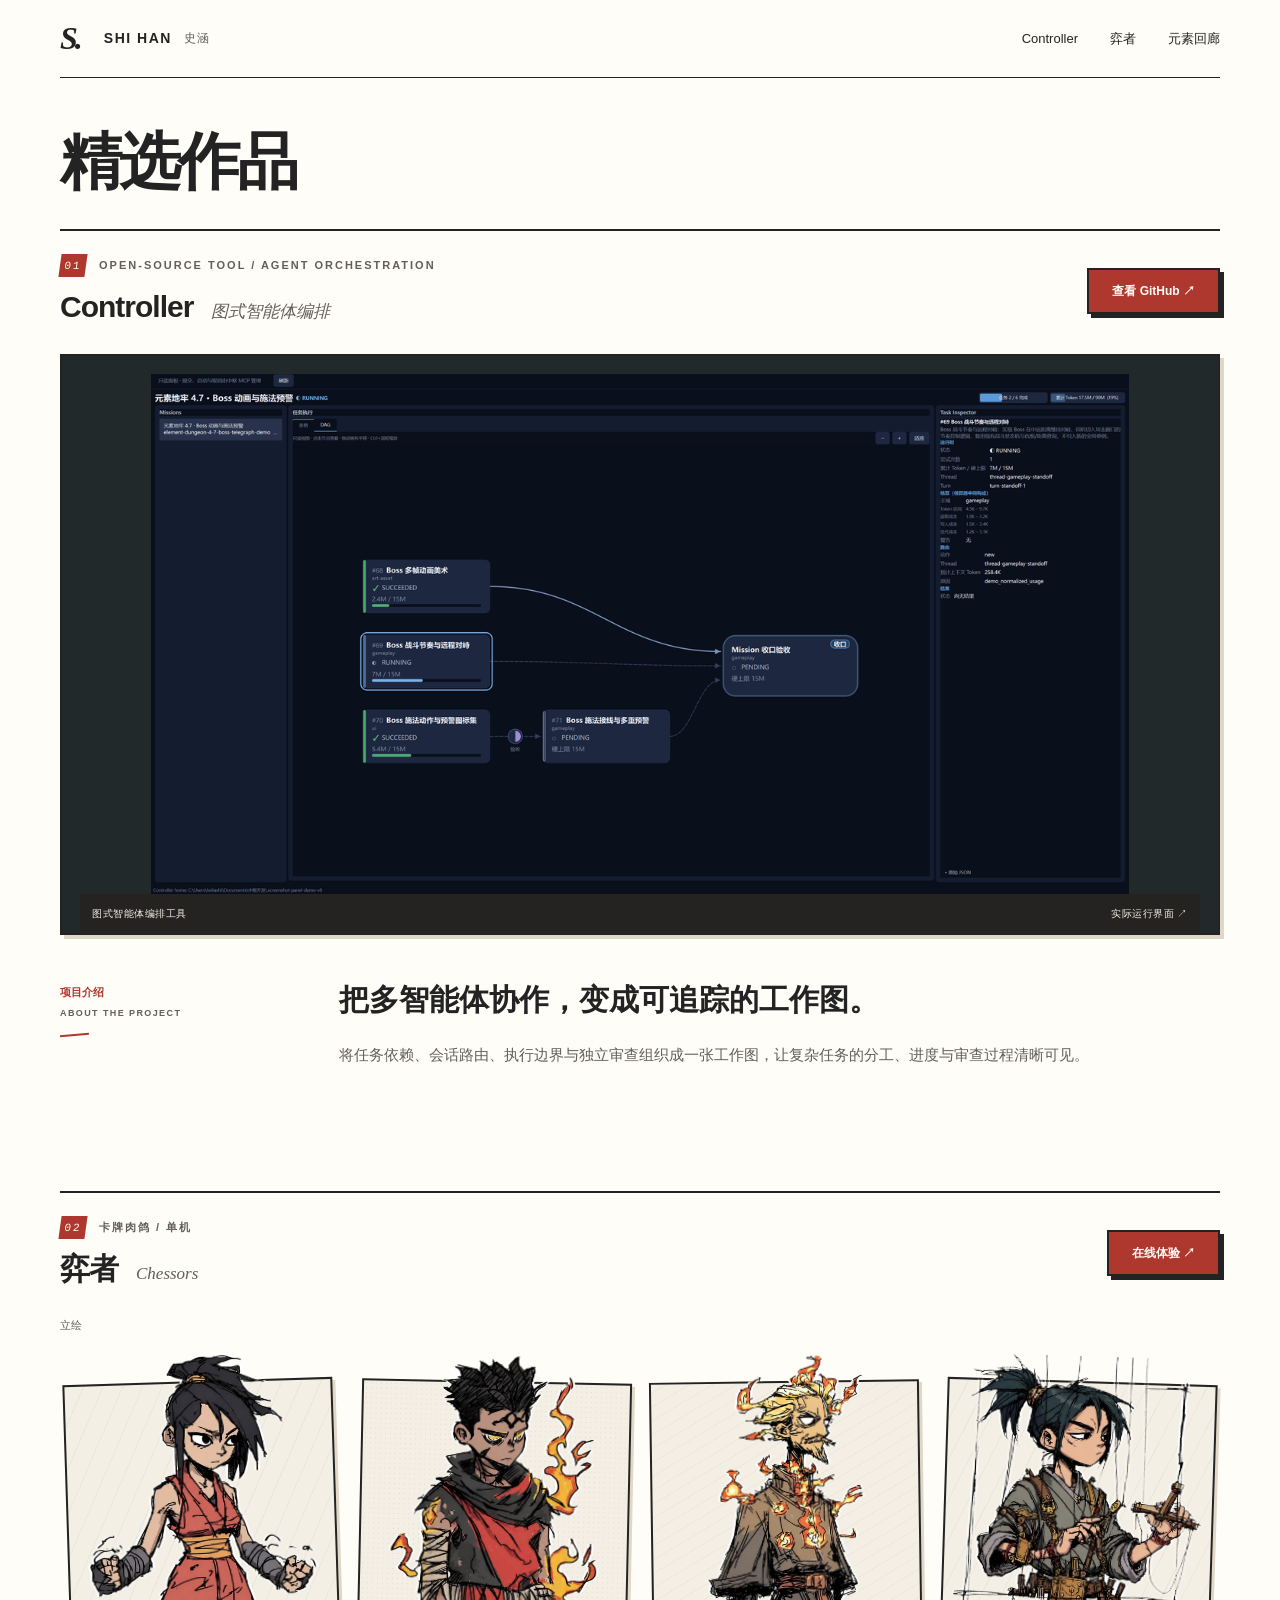
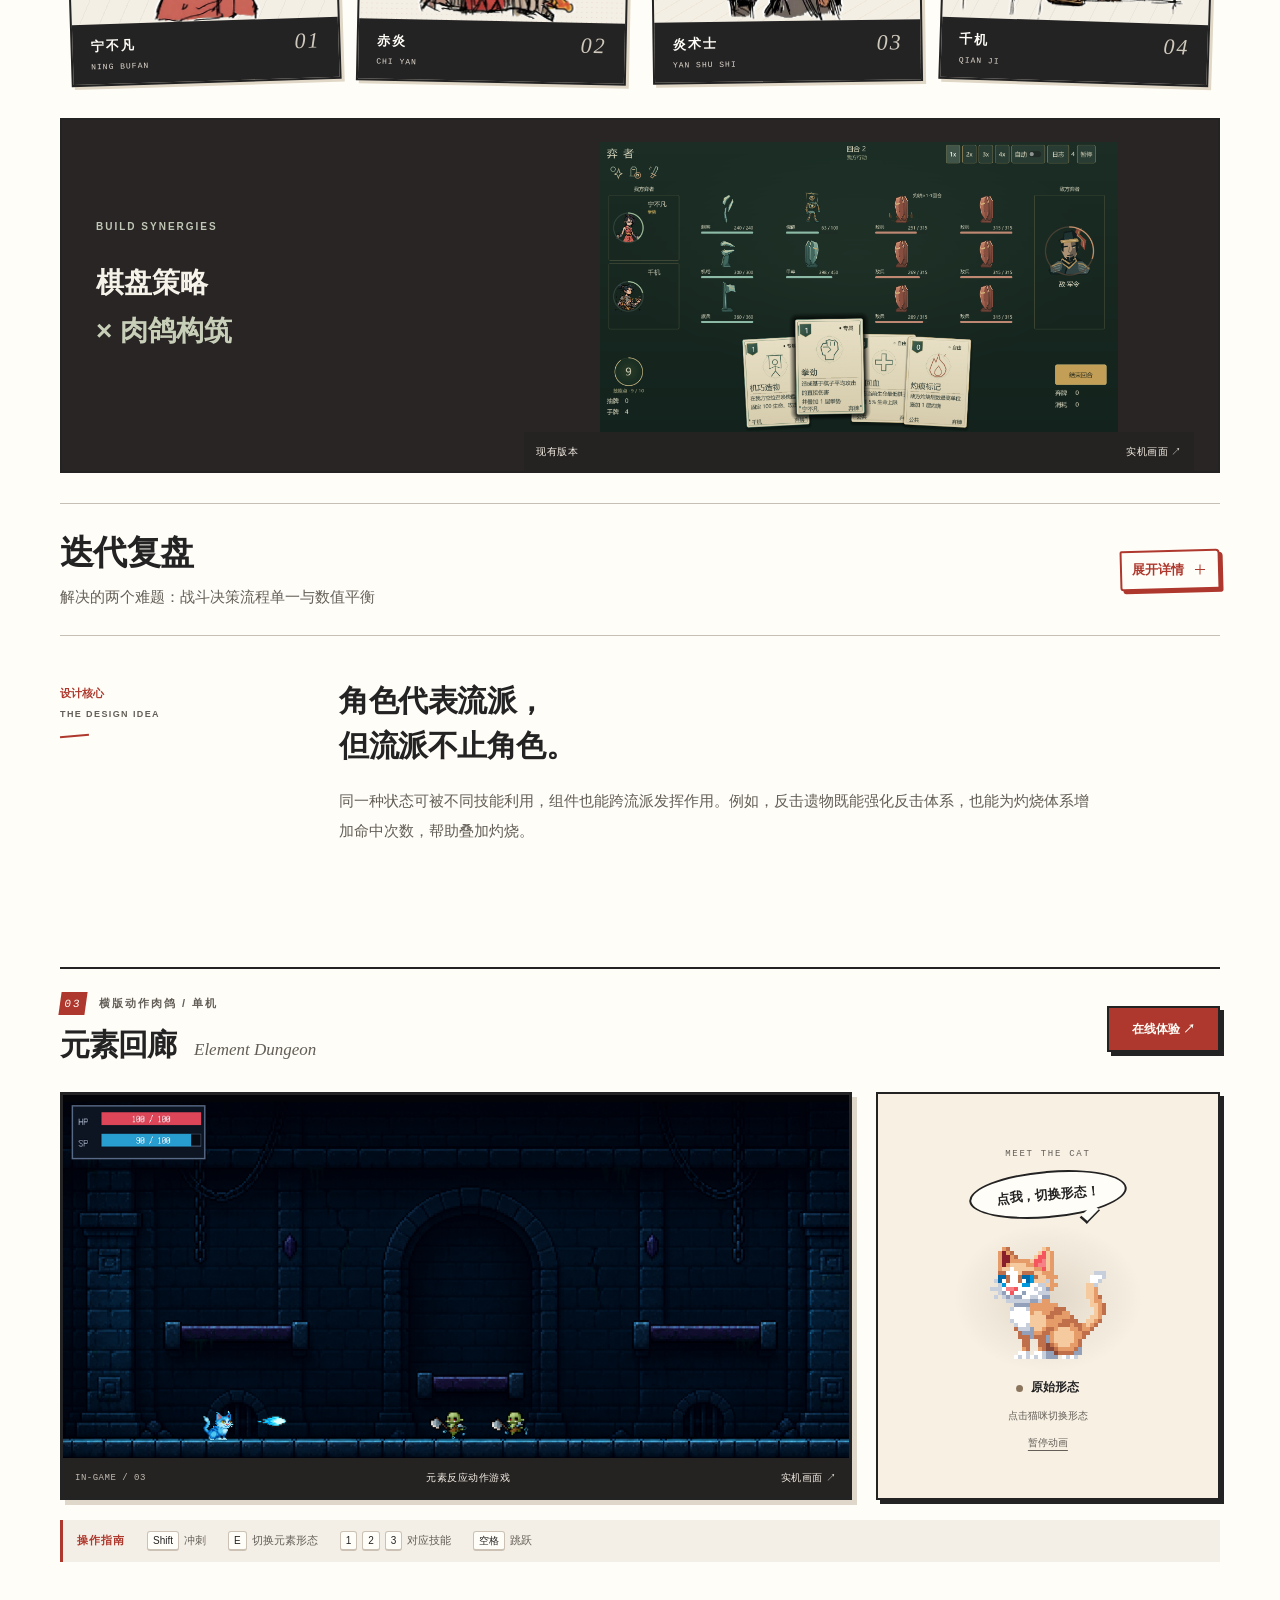
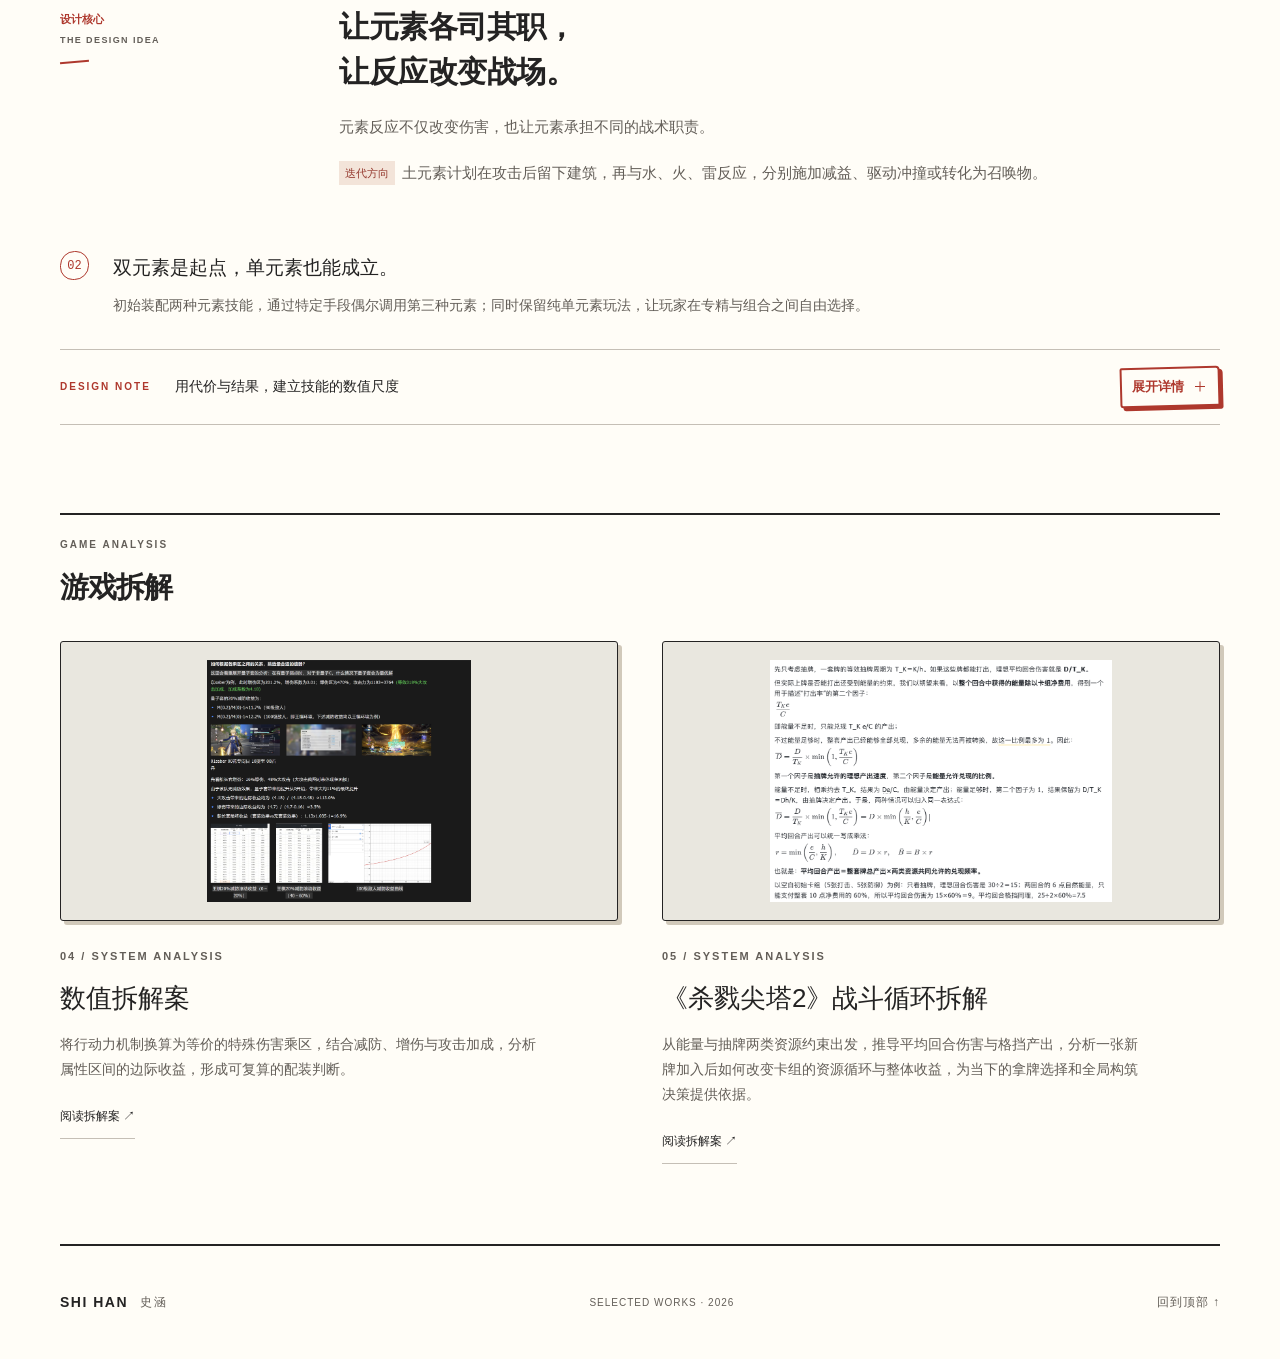
==== commit 9ab20d1a: "Refresh general portfolio layout" ====
--- a/index.html
+++ b/index.html
@@ -10,7 +10,7 @@
   <link rel="stylesheet" href="./home.css">
   <link rel="stylesheet" href="./sketch.css">
   <link rel="stylesheet" href="./design-options/themes.css">
-  <link rel="stylesheet" href="./comic.css?v=disclosure-labels">
+  <link rel="stylesheet" href="./comic.css?v=raised-paper-tag">
   <link rel="stylesheet" href="./internet.css">
   <script>
     const previewTheme = new URLSearchParams(location.search).get('theme');
@@ -56,8 +56,6 @@
 </div>
         </details>
         <div class="project-story"><p class="side-label">设计核心<br><span>THE DESIGN IDEA</span></p><div><h4>角色代表流派，<br>但流派不止角色。</h4><p>同一种状态可被不同技能利用，组件也能跨流派发挥作用。例如，反击遗物既能强化反击体系，也能为灼烧体系增加命中次数，帮助叠加灼烧。</p></div></div>
-        <div class="plain-highlight"><h3>出牌，指挥整个棋盘。</h3><p>通过「弈者」出牌指挥多枚棋子，专属能力以卡牌或被动参与构筑。大招充能完成后，会化为一张 0 费卡进入手牌，让玩家即时选择释放时机。</p></div>
-        <details class="design-note"><summary><span><span class="eyebrow">DESIGN NOTE</span>反击等级 +1：先获得机制，再提升伤害</span><span class="note-toggle"><span class="note-expand-label">展开详情</span><span class="note-collapse-label">收起详情</span><span class="details-icon"></span></span></summary><div class="note-content"><p>反击等级从 0 提升到 1，意味着获得「格挡成功后反击」的机制；已有反击时，继续提升等级则增加反击伤害。同一个 +1，既能为其他体系打开入口，也能强化反击体系。</p></div></details>
       </article>
       <article class="project" id="element">
         <div class="project-heading"><div><p class="eyebrow"><span class="chapter-number">03</span> 横版动作肉鸽 / 单机</p><h2 class="project-name">元素回廊<span>Element Dungeon</span></h2></div><a class="button-link" href="https://shihan05611-cmd.github.io/element-dungeon/" target="_blank" rel="noopener">在线体验 ↗</a></div>
--- a/comic.css
+++ b/comic.css
@@ -256,3 +256,48 @@
   [data-theme="comic"] .design-note summary { flex-wrap: wrap; gap: 12px; }
   [data-theme="comic"] .design-note summary > span:first-child { flex-basis: 100%; }
 }
+
+/* Secondary disclosure: a light comic paper tag. */
+[data-theme="comic"] .design-note .note-toggle {
+  position: relative;
+  isolation: isolate;
+  background: transparent;
+  color: #ae382d;
+  transition: transform .18s ease;
+}
+[data-theme="comic"] .design-note .note-toggle::before {
+  content: "";
+  position: absolute;
+  inset: 0;
+  z-index: -1;
+  background: #fffdf7;
+  border: 1.5px solid #ae382d;
+  border-radius: 2px 4px 2px 3px;
+  transform: rotate(-1.5deg);
+  transition: background .18s ease;
+}
+[data-theme="comic"] .design-note summary:hover .note-toggle,
+[data-theme="comic"] .design-note summary:focus-visible .note-toggle {
+  background: transparent;
+  transform: translateY(-2px);
+}
+[data-theme="comic"] .design-note summary:hover .note-toggle::before,
+[data-theme="comic"] .design-note summary:focus-visible .note-toggle::before { background: #faeee8; }
+@media (prefers-reduced-motion: reduce) {
+  [data-theme="comic"] .design-note .note-toggle,
+  [data-theme="comic"] .design-note .note-toggle::before { transition: none; }
+  [data-theme="comic"] .design-note summary:hover .note-toggle,
+  [data-theme="comic"] .design-note summary:focus-visible .note-toggle { transform: none; }
+}
+
+/* Raised paper buttons retain a lighter weight than the primary CTA. */
+[data-theme="comic"] .design-note .note-toggle::before {
+  border-width: 2px;
+  box-shadow: 3px 3px 0 #ae382d;
+  transition: background .18s ease, box-shadow .18s ease;
+}
+[data-theme="comic"] .design-note summary:active .note-toggle { transform: translate(2px, 2px); }
+[data-theme="comic"] .design-note summary:active .note-toggle::before { box-shadow: 1px 1px 0 #ae382d; }
+@media (prefers-reduced-motion: reduce) {
+  [data-theme="comic"] .design-note .note-toggle::before { transition: none; }
+}
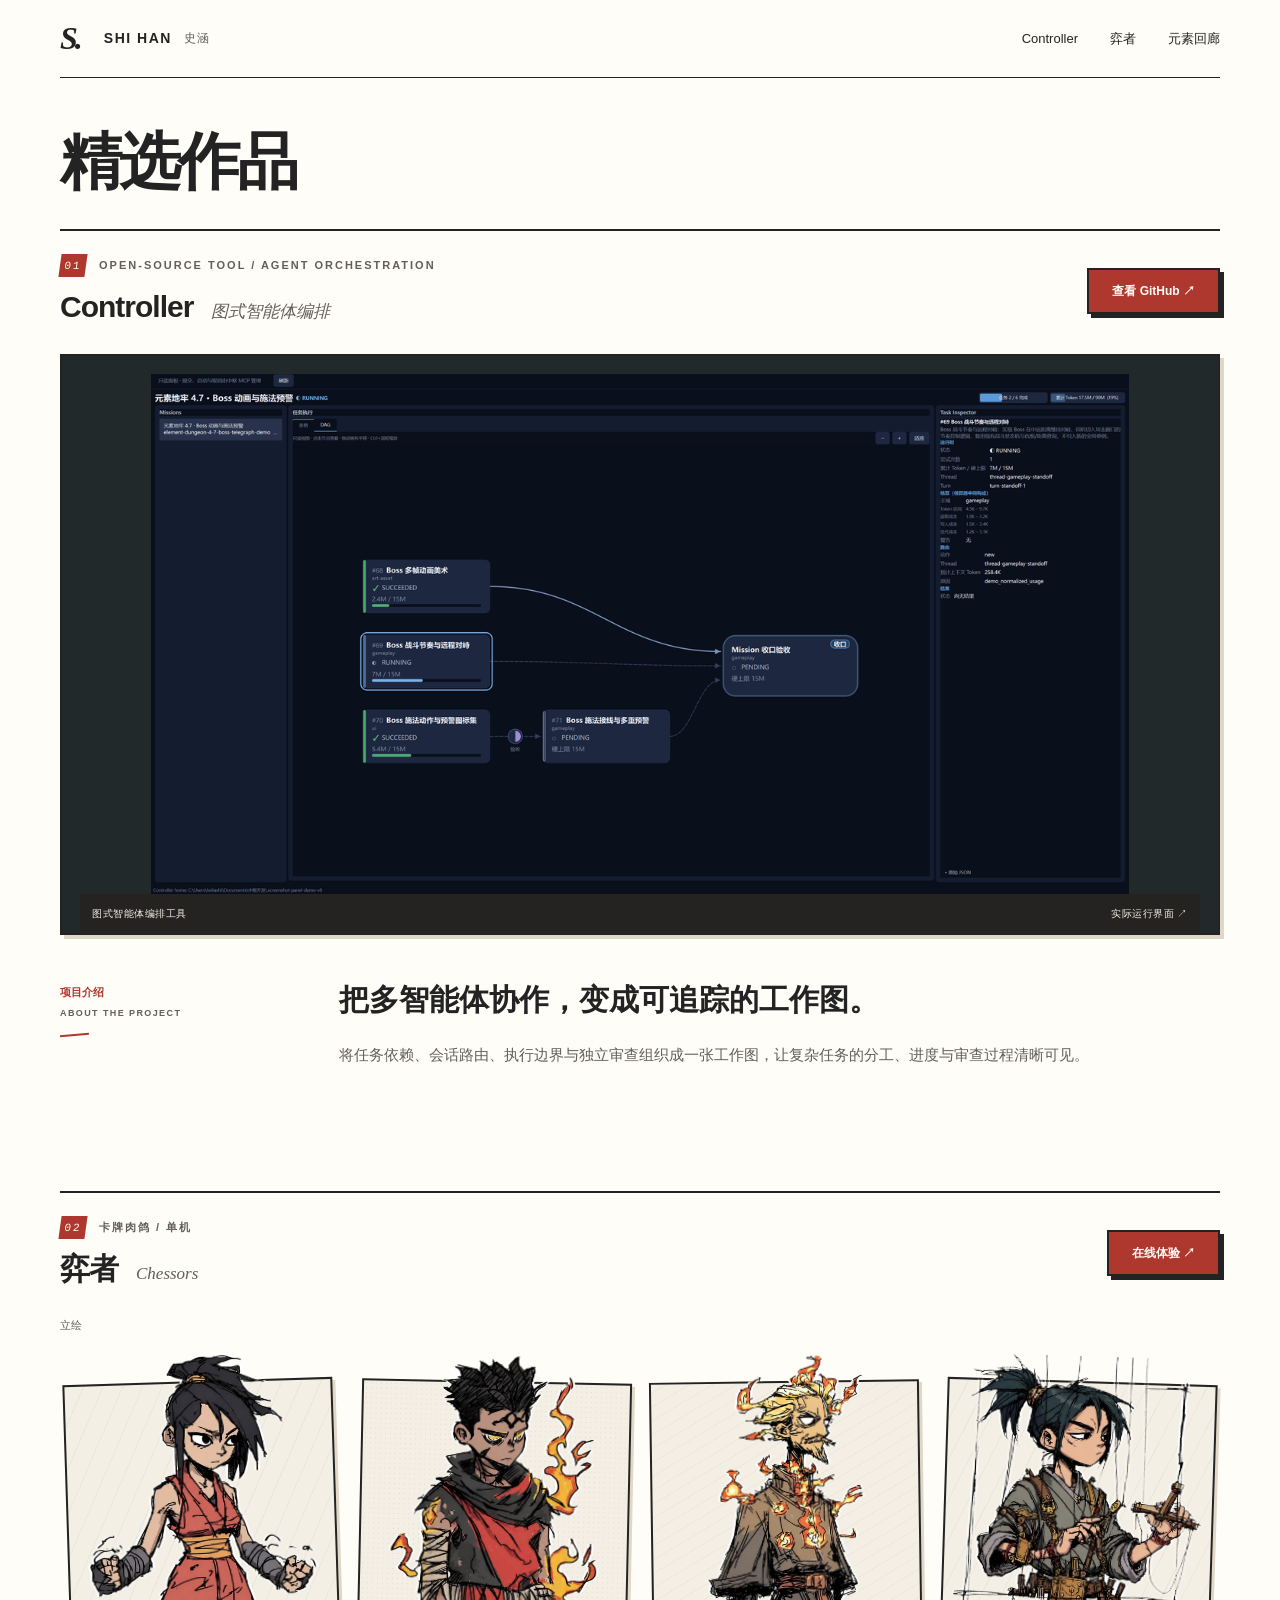
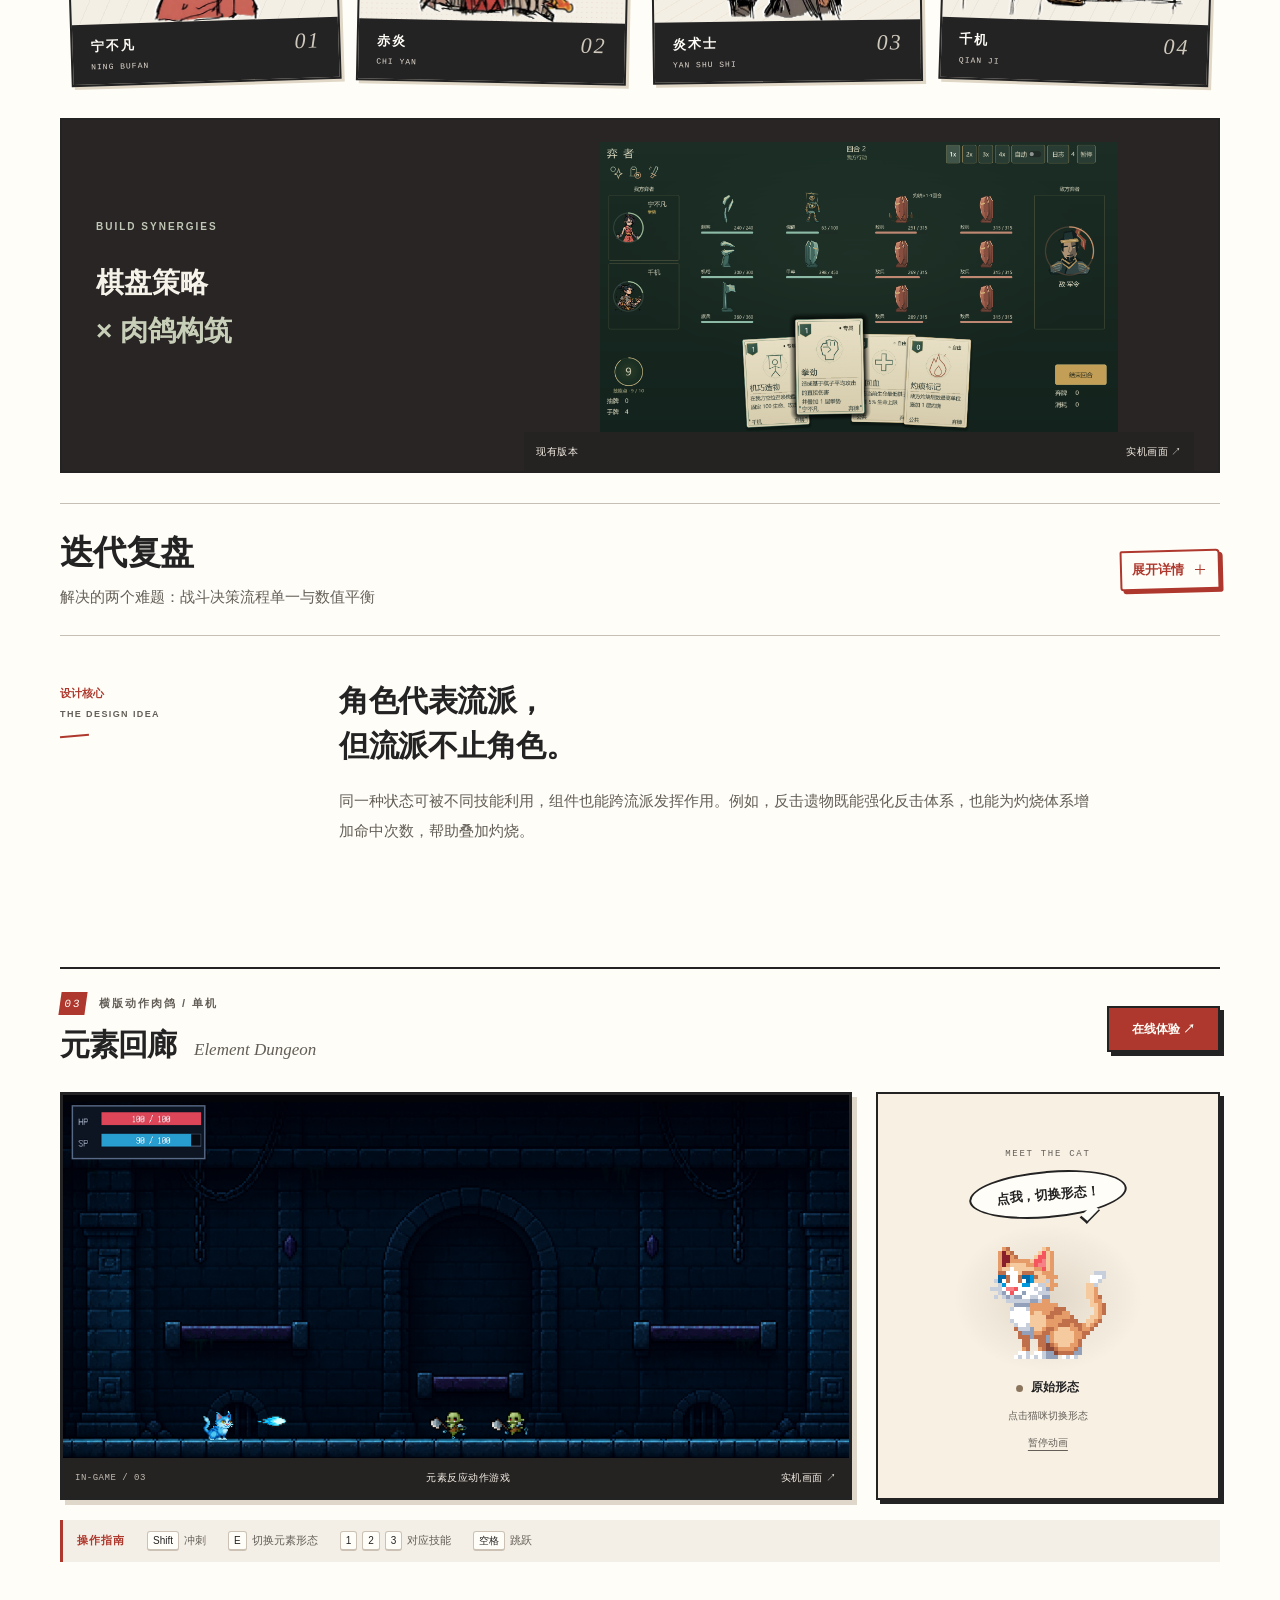
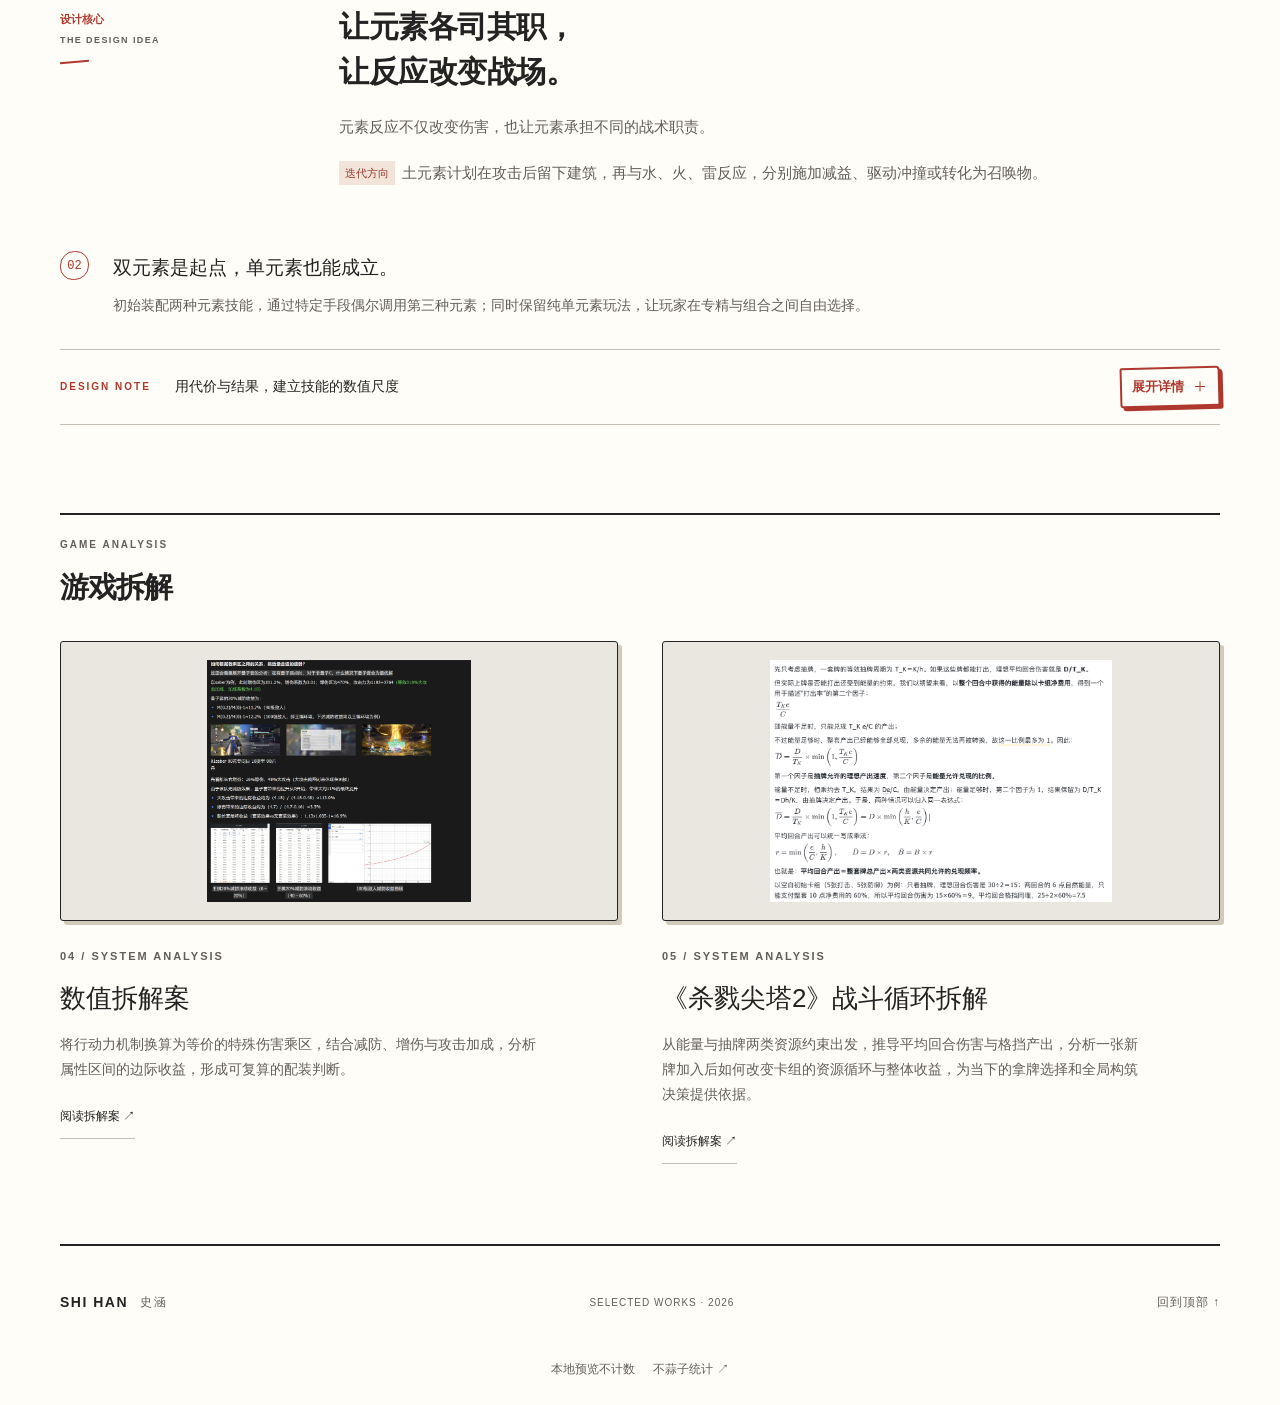
==== commit b029914d: "Add portfolio visit counters" ====
--- a/index.html
+++ b/index.html
@@ -10,13 +10,14 @@
   <link rel="stylesheet" href="./home.css">
   <link rel="stylesheet" href="./sketch.css">
   <link rel="stylesheet" href="./design-options/themes.css">
-  <link rel="stylesheet" href="./comic.css?v=raised-paper-tag">
+  <link rel="stylesheet" href="./comic.css?v=visit-stats">
   <link rel="stylesheet" href="./internet.css">
   <script>
     const previewTheme = new URLSearchParams(location.search).get('theme');
     if (['sketch', 'atlas', 'comic'].includes(previewTheme)) document.documentElement.dataset.theme = previewTheme;
   </script>
   <script src="./home.js" defer></script>
+  <script src="./visit-stats.js" defer></script>
   <link rel="preload" as="image" href="./assets/characters/cat/cat_idle-cropped.png">
   <link rel="preload" as="image" href="./assets/characters/cat/cat_fire_idle-cropped.png">
   <link rel="preload" as="image" href="./assets/characters/cat/cat_water_idle-cropped.png">
@@ -84,5 +85,12 @@
     </div></section>
   </main>
   <footer class="site-footer shell"><a class="identity" href="./">SHI HAN <span class="identity-cn">史涵</span></a><p>SELECTED WORKS · 2026</p><a href="#main">回到顶部 ↑</a></footer>
+  <div class="visit-stats shell" aria-label="网站访问统计">
+    <span id="busuanzi_container_site_pv" style="display:none">本站访问 <span id="busuanzi_value_site_pv"></span> 次</span>
+    <span id="busuanzi_container_site_uv" style="display:none">访客 <span id="busuanzi_value_site_uv"></span> 人</span>
+    <span class="visit-stats-status" role="status">访问统计加载中</span>
+    <a href="https://busuanzi.ibruce.info/" target="_blank" rel="noopener" title="访问统计由不蒜子第三方服务提供">不蒜子统计 ↗</a>
+    <noscript>启用 JavaScript 后可显示访问统计。</noscript>
+  </div>
 </body>
 </html>
--- a/comic.css
+++ b/comic.css
@@ -301,3 +301,9 @@
 @media (prefers-reduced-motion: reduce) {
   [data-theme="comic"] .design-note .note-toggle::before { transition: none; }
 }
+
+/* Quiet site-wide counters beneath the footer. */
+.visit-stats { display: flex; flex-wrap: wrap; align-items: center; justify-content: center; gap: 8px 18px; padding-block: 0 24px; color: var(--muted); font-size: 12px; line-height: 1.8; }
+.visit-stats [id^="busuanzi_value_"] { color: var(--ink); font-variant-numeric: tabular-nums; }
+.visit-stats a { color: inherit; text-underline-offset: 3px; }
+.visit-stats a:hover { color: var(--pen); }
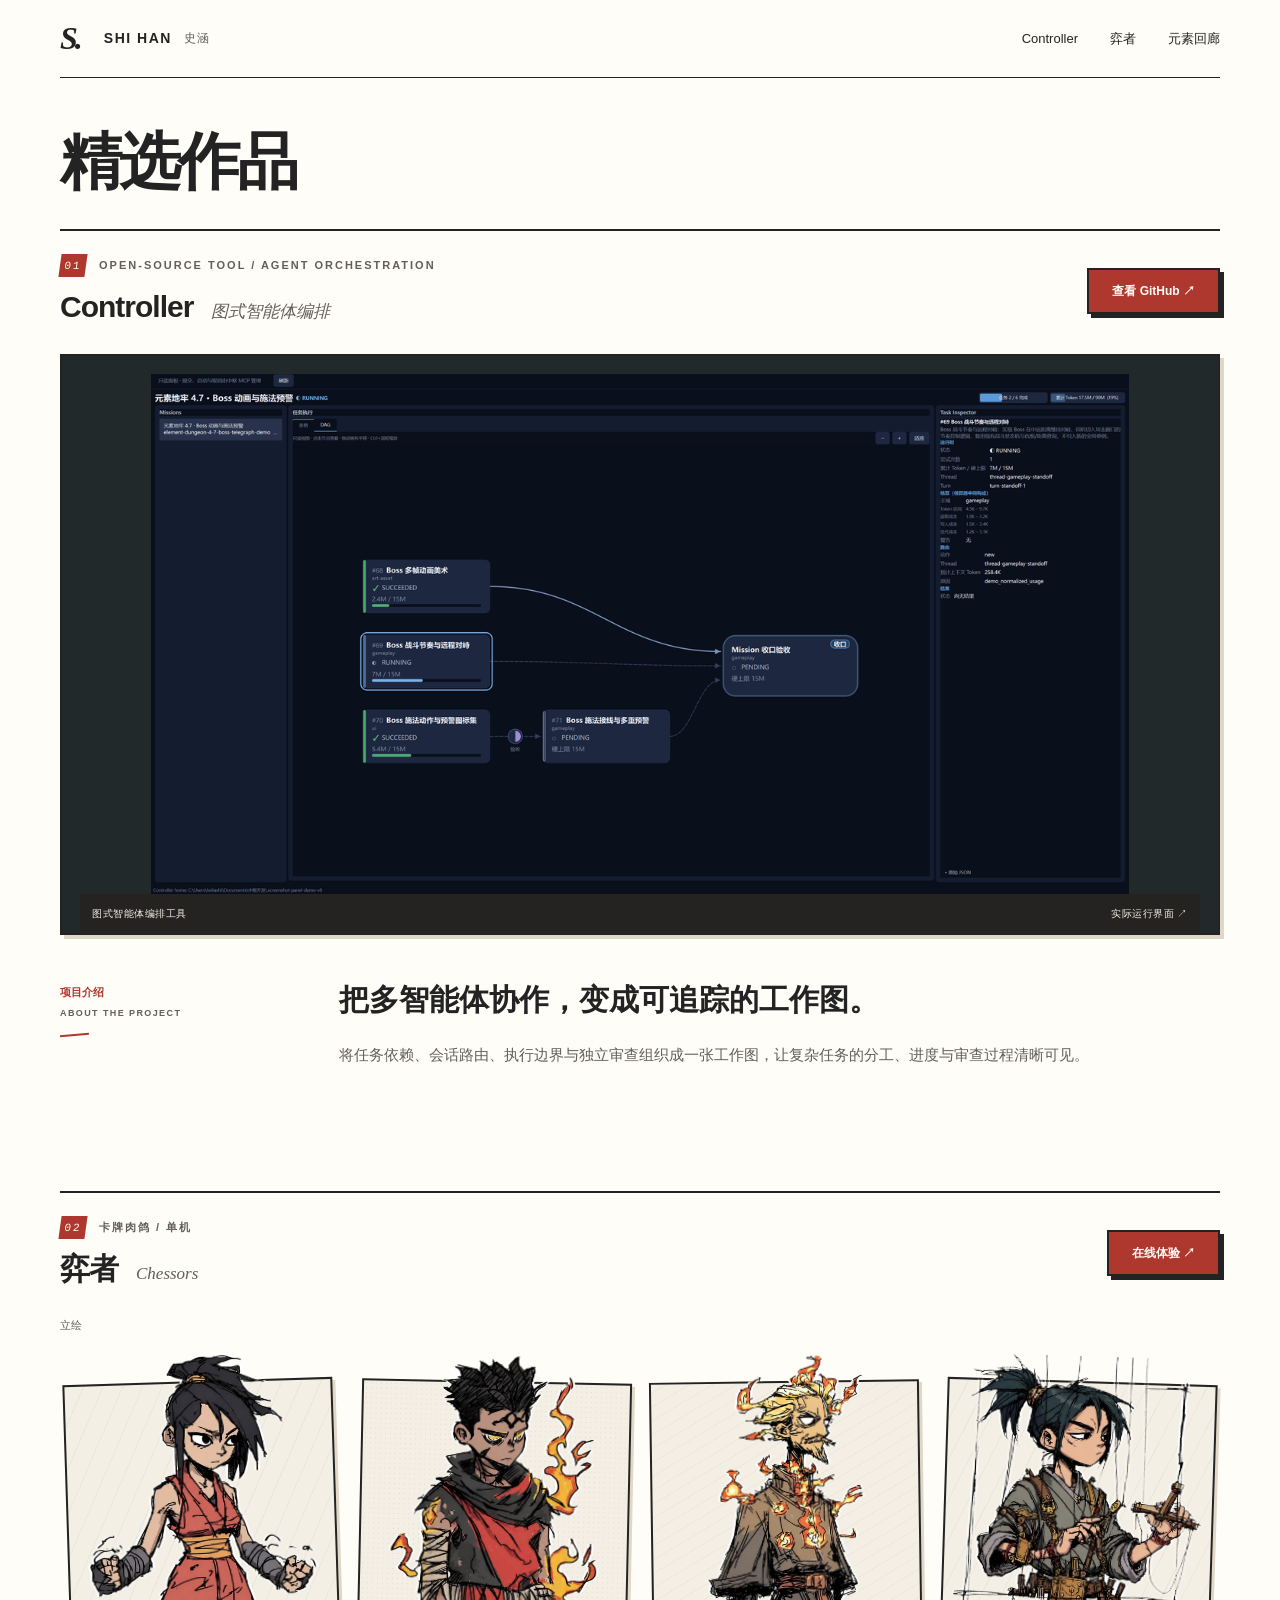
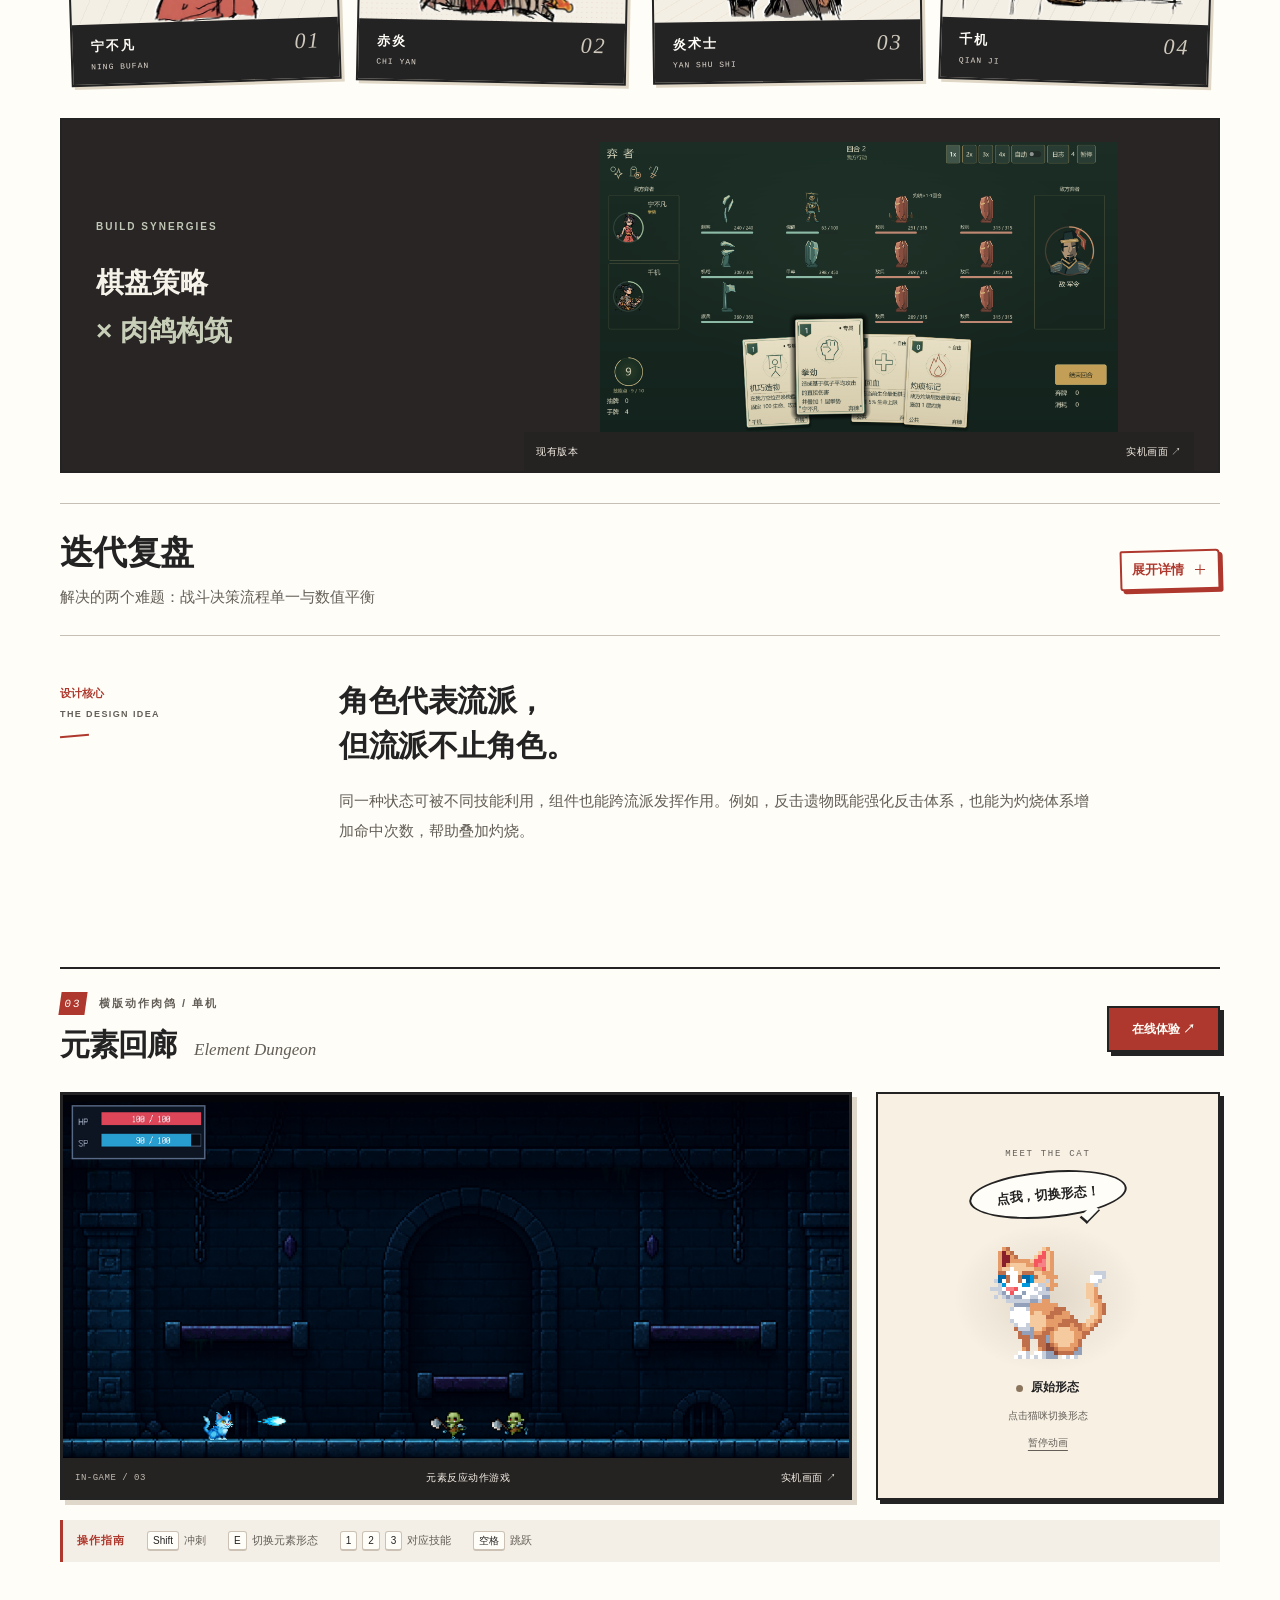
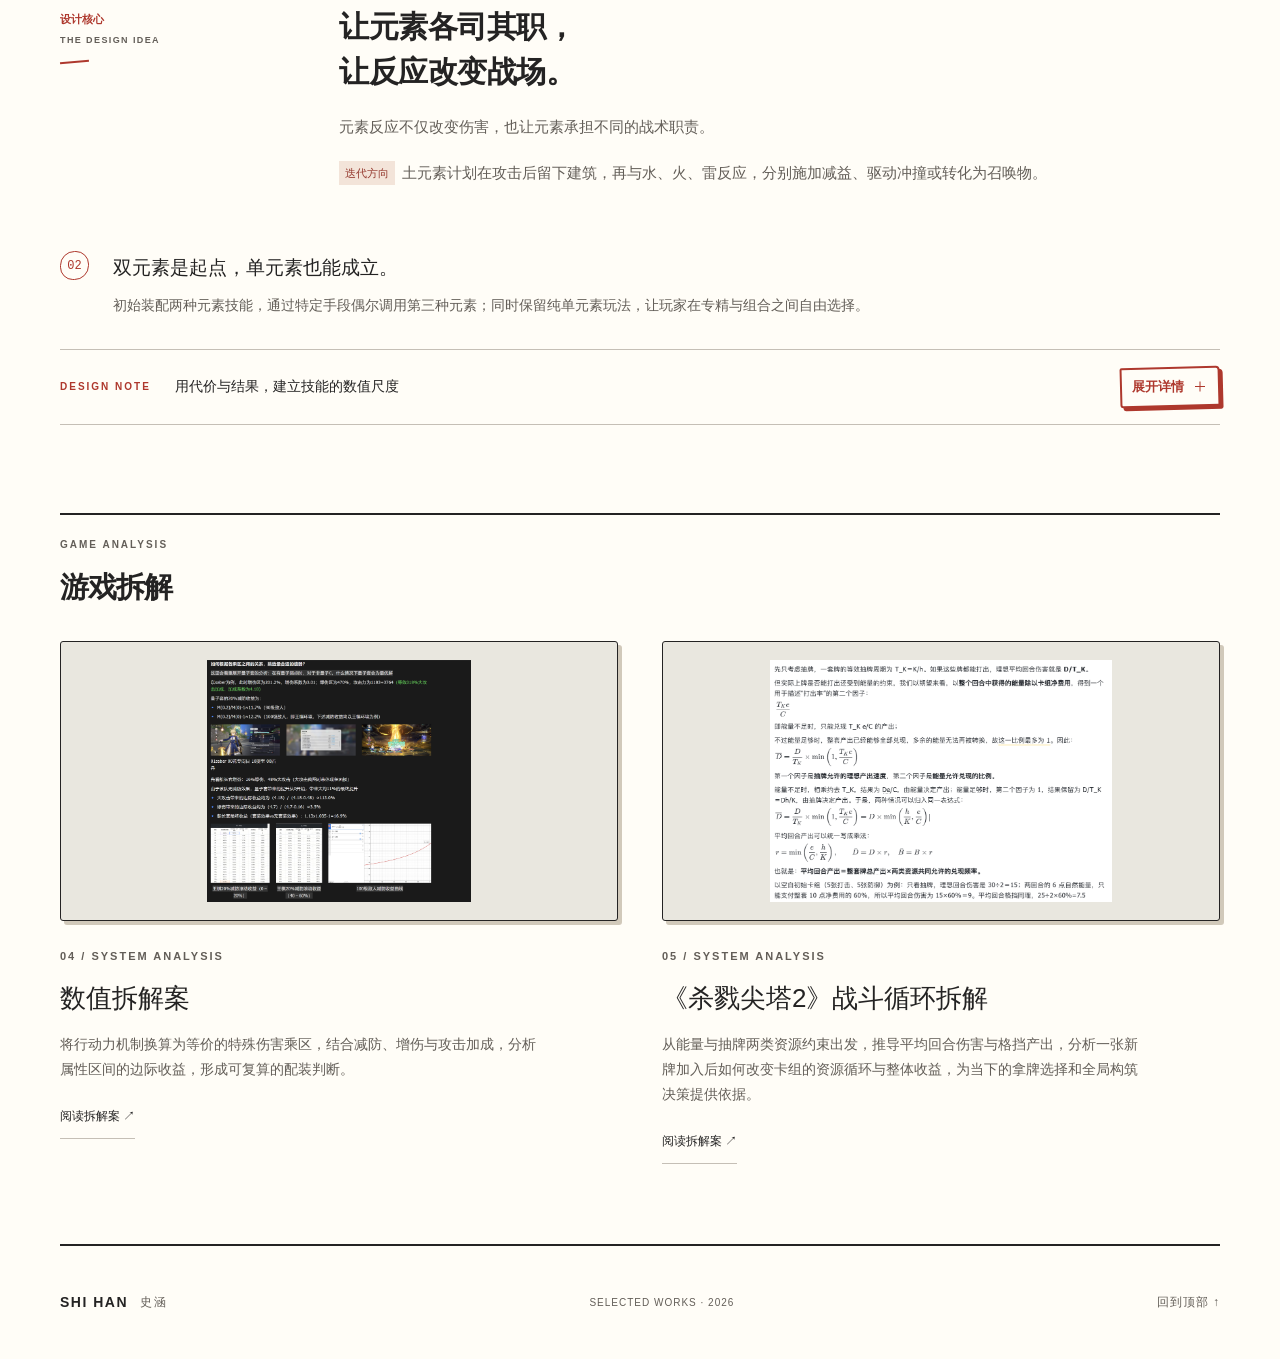
==== commit 757cc1dd: "Disable general portfolio visit counting" ====
--- a/index.html
+++ b/index.html
@@ -10,14 +10,13 @@
   <link rel="stylesheet" href="./home.css">
   <link rel="stylesheet" href="./sketch.css">
   <link rel="stylesheet" href="./design-options/themes.css">
-  <link rel="stylesheet" href="./comic.css?v=visit-stats">
+  <link rel="stylesheet" href="./comic.css?v=no-stats">
   <link rel="stylesheet" href="./internet.css">
   <script>
     const previewTheme = new URLSearchParams(location.search).get('theme');
     if (['sketch', 'atlas', 'comic'].includes(previewTheme)) document.documentElement.dataset.theme = previewTheme;
   </script>
   <script src="./home.js" defer></script>
-  <script src="./visit-stats.js" defer></script>
   <link rel="preload" as="image" href="./assets/characters/cat/cat_idle-cropped.png">
   <link rel="preload" as="image" href="./assets/characters/cat/cat_fire_idle-cropped.png">
   <link rel="preload" as="image" href="./assets/characters/cat/cat_water_idle-cropped.png">
@@ -85,12 +84,5 @@
     </div></section>
   </main>
   <footer class="site-footer shell"><a class="identity" href="./">SHI HAN <span class="identity-cn">史涵</span></a><p>SELECTED WORKS · 2026</p><a href="#main">回到顶部 ↑</a></footer>
-  <div class="visit-stats shell" aria-label="网站访问统计">
-    <span id="busuanzi_container_site_pv" style="display:none">本站访问 <span id="busuanzi_value_site_pv"></span> 次</span>
-    <span id="busuanzi_container_site_uv" style="display:none">访客 <span id="busuanzi_value_site_uv"></span> 人</span>
-    <span class="visit-stats-status" role="status">访问统计加载中</span>
-    <a href="https://busuanzi.ibruce.info/" target="_blank" rel="noopener" title="访问统计由不蒜子第三方服务提供">不蒜子统计 ↗</a>
-    <noscript>启用 JavaScript 后可显示访问统计。</noscript>
-  </div>
 </body>
 </html>
--- a/comic.css
+++ b/comic.css
@@ -301,9 +301,3 @@
 @media (prefers-reduced-motion: reduce) {
   [data-theme="comic"] .design-note .note-toggle::before { transition: none; }
 }
-
-/* Quiet site-wide counters beneath the footer. */
-.visit-stats { display: flex; flex-wrap: wrap; align-items: center; justify-content: center; gap: 8px 18px; padding-block: 0 24px; color: var(--muted); font-size: 12px; line-height: 1.8; }
-.visit-stats [id^="busuanzi_value_"] { color: var(--ink); font-variant-numeric: tabular-nums; }
-.visit-stats a { color: inherit; text-underline-offset: 3px; }
-.visit-stats a:hover { color: var(--pen); }
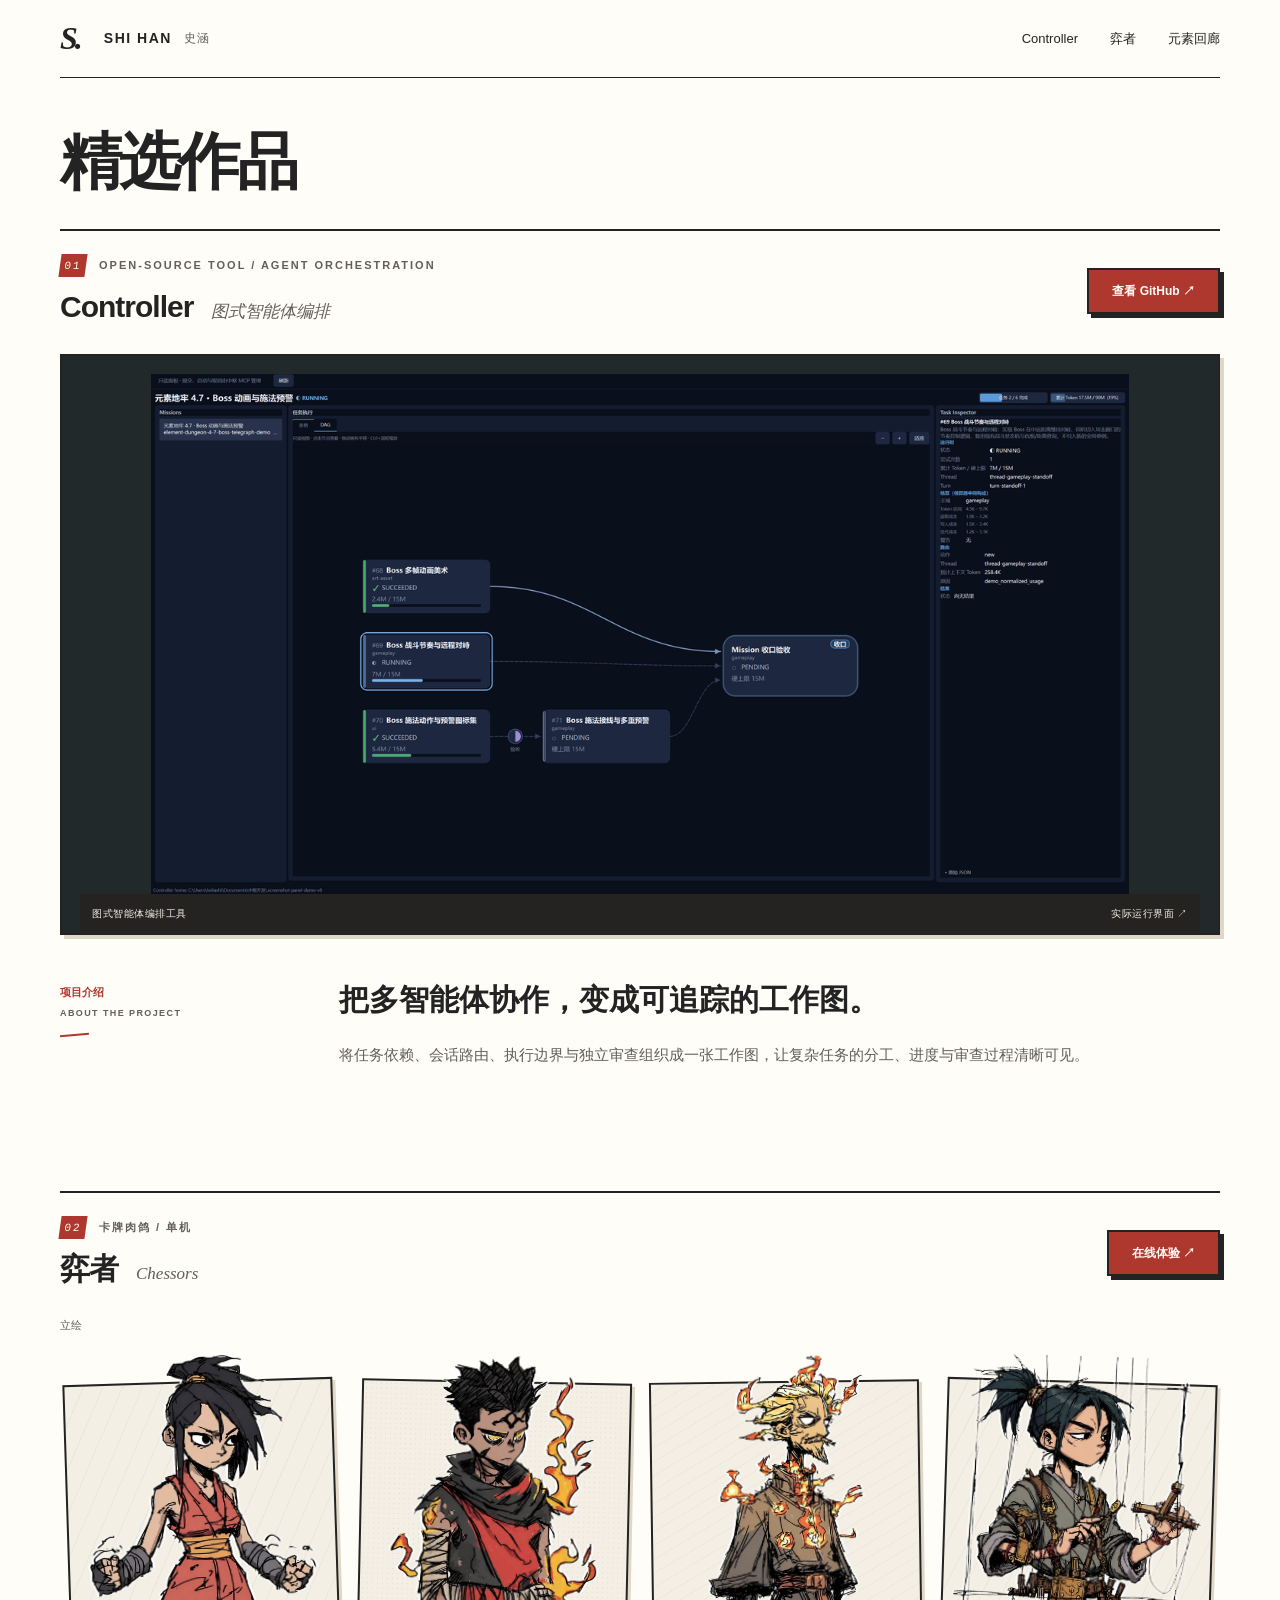
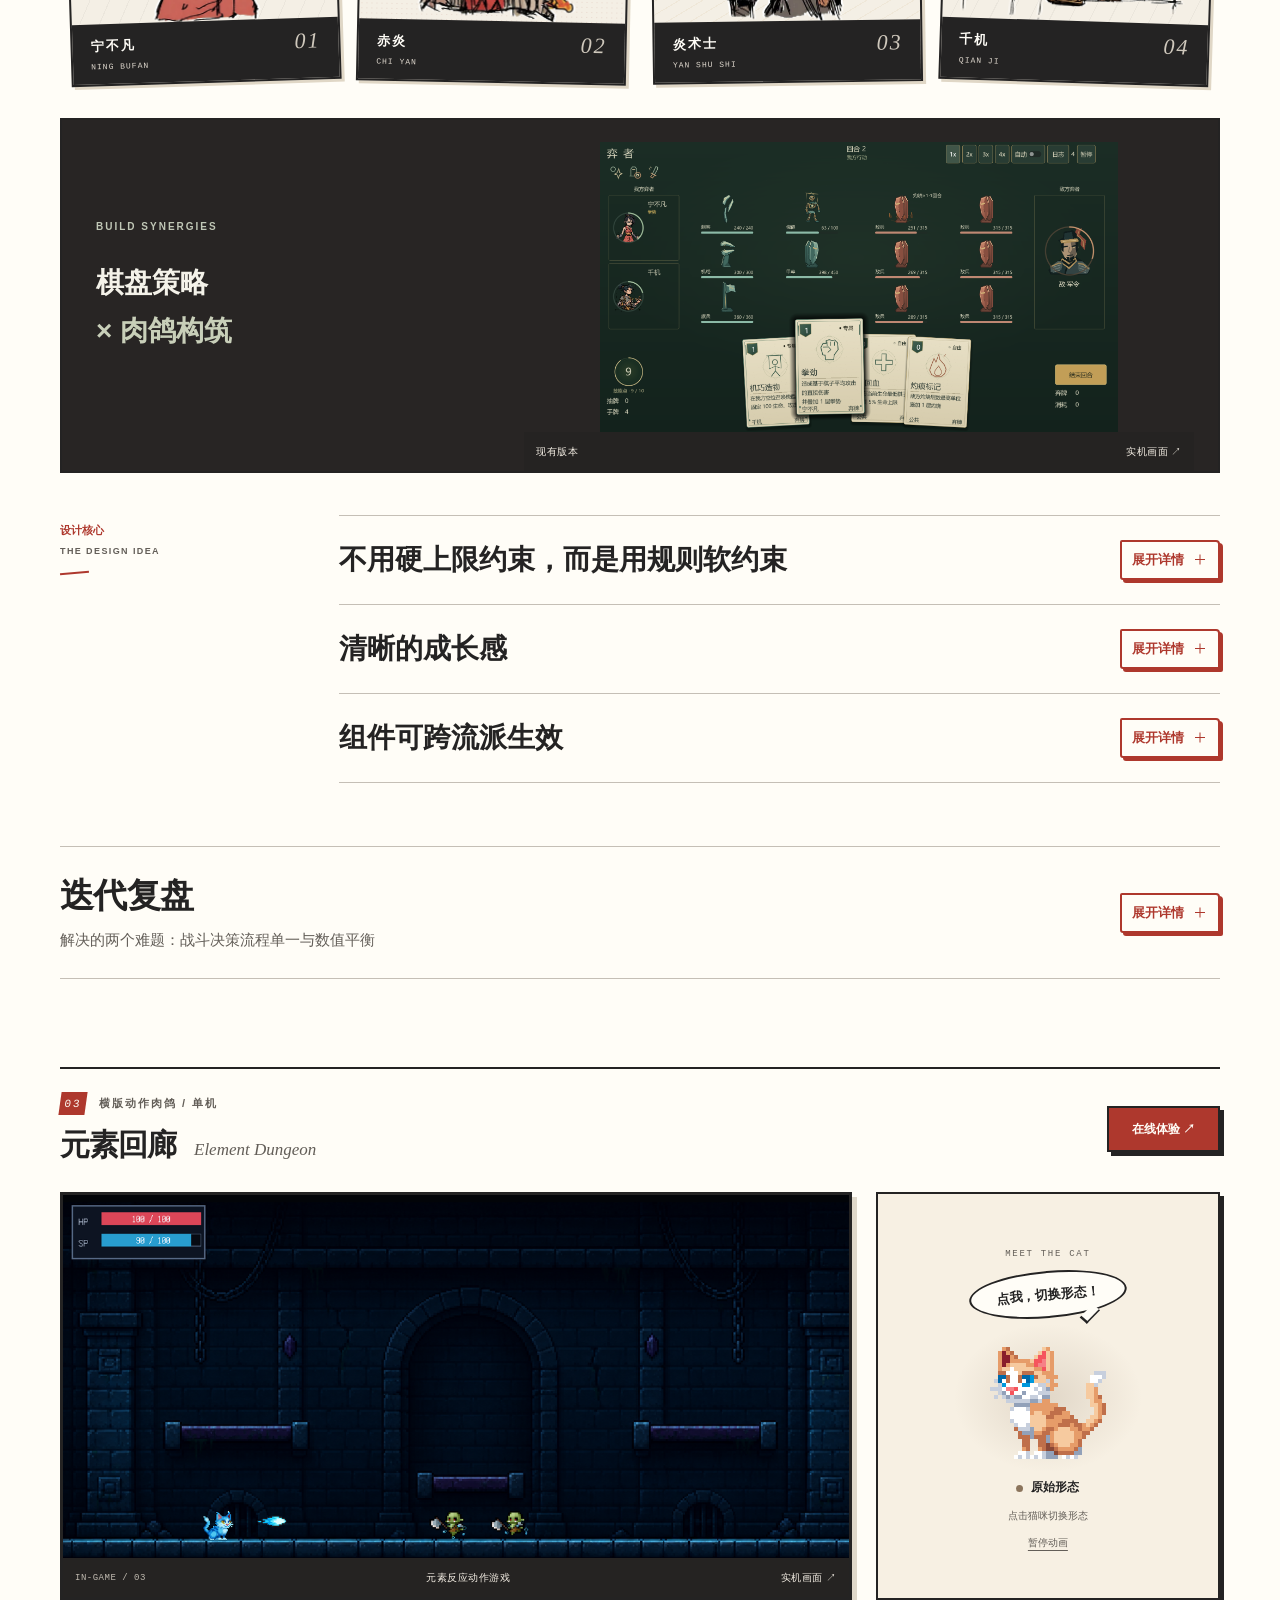
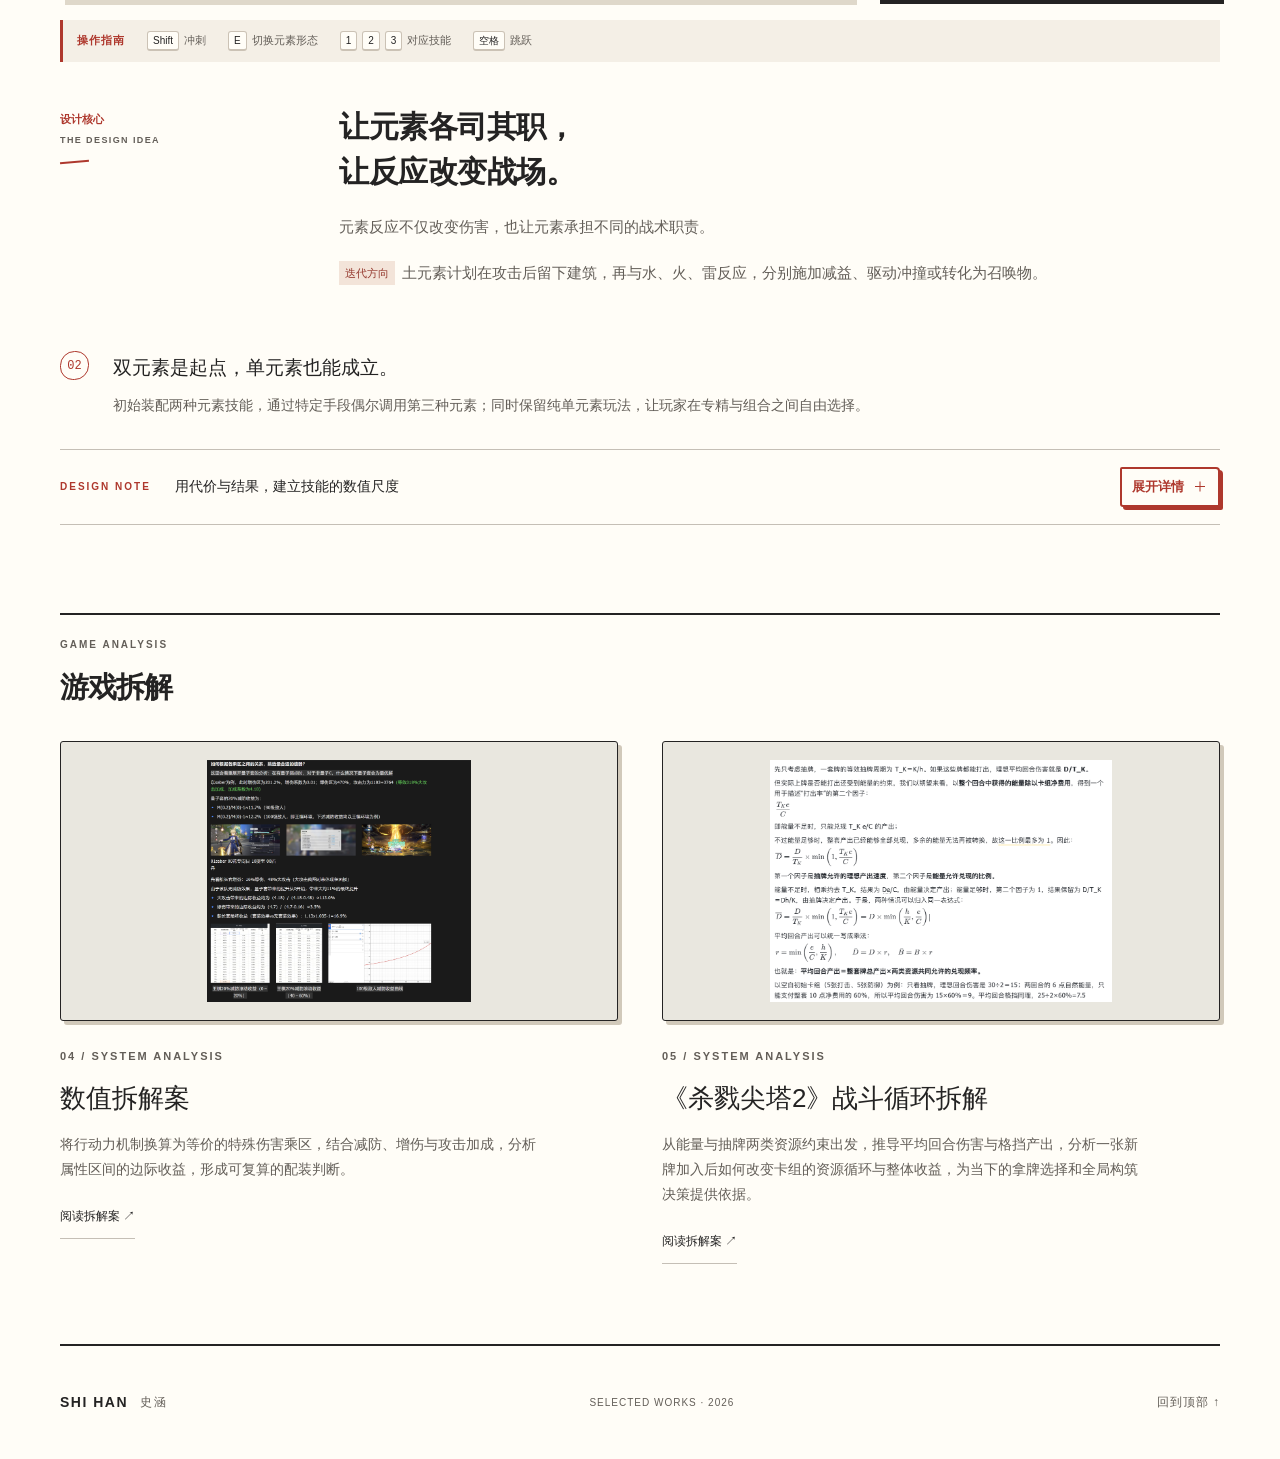
==== commit 05ff36de: "Update general portfolio presentation" ====
--- a/index.html
+++ b/index.html
@@ -10,7 +10,7 @@
   <link rel="stylesheet" href="./home.css">
   <link rel="stylesheet" href="./sketch.css">
   <link rel="stylesheet" href="./design-options/themes.css">
-  <link rel="stylesheet" href="./comic.css?v=no-stats">
+  <link rel="stylesheet" href="./comic.css?v=design-principles">
   <link rel="stylesheet" href="./internet.css">
   <script>
     const previewTheme = new URLSearchParams(location.search).get('theme');
@@ -48,6 +48,8 @@
           </div>
         </div>
         <div class="chess-showcase"><div class="chess-intro"><span class="eyebrow">BUILD SYNERGIES</span><p>棋盘策略<br><span>× 肉鸽构筑</span></p></div><a class="project-image chess-image" href="https://shihan05611-cmd.github.io/yizhe-card-game/" target="_blank" rel="noopener" aria-label="在线体验弈者（新窗口）"><img src="./assets/yizhe-showcase.png" alt="弈者实机画面：宁不凡与千机通过手牌指挥棋子，进行回合制战斗" width="1901" height="1063" loading="lazy" decoding="async"><span class="image-caption">现有版本 <span>实机画面 ↗</span></span></a></div>
+        <div class="project-story design-principles"><p class="side-label">设计核心<br><span>THE DESIGN IDEA</span></p><div class="principle-list"><details class="design-note principle-note"><summary><span class="principle-title">不用硬上限约束，而是用规则软约束</span><span class="note-toggle"><span class="note-expand-label">展开详情</span><span class="note-collapse-label">收起详情</span><span class="details-icon" aria-hidden="true"></span></span></summary><div class="note-content"><p>有一张牌的效果是：给对方的灼烧层数翻倍。灼烧的效果类似杀戮尖塔的中毒（结算时造成层数对应的伤害，并减少一层），看牌面效果这是一张极其强的卡，但我用了三组可解决的约束使得这张牌不失控，但又给玩家营造可突破约束的期待感；</p><p><strong>第一个约束是能量约束</strong>，这张牌没有消耗属性理论上它可以无限用，但有一个能量递增：能量会按1、2、4、4...这样一直消耗。不过项目其实只有4点能量上限，想要放出多次，就需要获得比较强的能量手段，当然也可以硬憋；</p><p><strong>第二个约束是靠“牌位”也就是出牌机会来约束</strong>，这张牌属于越打越强所以比一般的卡牌还要依赖运转。一般来说，打完一轮卡组的牌再洗牌进入下一轮需要两个回合（且随着爬塔层数增加，所需轮次会逐渐上升）。但我的战斗设计一般在6～7个回合就可以结束，也就是一般对局可打出的次数可以计算出来；实际也使用了一套伤害建模，去衡量这张牌在资源消耗和输出强化上的关系。</p><p><strong>第三个约束是这张牌只对单体生效，对群手段不足</strong>。由于我们是一个棋盘策略，需要攻击的敌人在3~4个，所以对于杀戮尖塔来说绝对超模的一张牌，放在我们这个游戏里其实并没有太过分。前面两个约束的解决方法比较显而易见，玩家心中会有明确的期待感。第三个约束的解决手段则看起来没那么明显，需要在游戏探索的过程中去发现，因为和游戏的其他卡牌联动有关，比如有一张灼烧体系的卡牌效果是可以把灼烧进行集中转移。玩家就可以先把群体的灼烧转移到一个人身上，然后再用翻倍效果打出Combo，把大量翻倍之后的灼烧层数再去转移到其他怪物身上。</p><p><strong>宽松的说其实还有第四个约束，也就是节奏约束</strong>。可以看到，这个游戏的灼烧体系输出在短线比较差，相比一般队伍会吃更多战损，从而需要走更多治疗节点，损失一些成长机会。但这个约束也好解决就是抓一些生存卡，以及灼烧天然就适合拖战损然后多走治疗节点，因为这个体系相对来说没那么吃局外成长。</p></div></details><details class="design-note principle-note"><summary><span class="principle-title">清晰的成长感</span><span class="note-toggle"><span class="note-expand-label">展开详情</span><span class="note-collapse-label">收起详情</span><span class="details-icon" aria-hidden="true"></span></span></summary><div class="note-content"><p class="pending-copy">内容待补充。</p></div></details><details class="design-note principle-note"><summary><span class="principle-title">组件可跨流派生效</span><span class="note-toggle"><span class="note-expand-label">展开详情</span><span class="note-collapse-label">收起详情</span><span class="details-icon" aria-hidden="true"></span></span></summary><div class="note-content"><h4>角色代表流派，<br>但流派不止角色。</h4><p>同一种状态可被不同技能利用，组件也能跨流派发挥作用。例如，反击遗物既能强化反击体系，也能为灼烧体系增加命中次数，帮助叠加灼烧。</p></div></details></div></div>
+
         <details class="design-note iteration-review">
           <summary><span><span class="review-title">迭代复盘</span><span class="review-subtitle">解决的两个难题：战斗决策流程单一与数值平衡</span></span><span class="note-toggle"><span class="note-expand-label">展开详情</span><span class="note-collapse-label">收起详情</span><span class="details-icon"></span></span></summary>
           <div class="note-content">
@@ -55,7 +57,6 @@
 <section class="review-section" aria-labelledby="review-balance"><h3 id="review-balance">第二个难题是，回合制的肉鸽游戏，到底怎么样去把数据平衡给做好？</h3><p>我的解决思路是分两步。</p><p>第一步，先建立起卡牌和遗物的强度预算，让每一张技能牌在牌面上达成平衡，以估计出玩家在每个阶段的成长速度。再根据玩家的预期成长速度，反推敌方的成长曲线。假设玩家每经过一个成长节点，预期强度提升20%，那我可能让敌人早期的成长速度在15%左右，后期再提高到25%左右。这些数字只是用来说明思路：前期先给玩家建立构筑、感受成长的空间，后期再提高压力，考验玩家能不能通过抓牌和组合，让实际收益超过单张卡牌的基础提升。</p><p>第二步，是用无头模拟程序做批量战斗验证。</p><p>因为前面的成长曲线模型本质还是一个预估，卡牌之间的配合、抽牌顺序和实际出牌策略，都可能让结果偏离模型。所以我会把不同角色、构筑和阶段的表现作为验证方向，观察胜率、失败节点和战斗回合数，看看实际结果是不是符合第一步的预期，再去调整卡牌、遗物或者敌方曲线。</p></section>
 </div>
         </details>
-        <div class="project-story"><p class="side-label">设计核心<br><span>THE DESIGN IDEA</span></p><div><h4>角色代表流派，<br>但流派不止角色。</h4><p>同一种状态可被不同技能利用，组件也能跨流派发挥作用。例如，反击遗物既能强化反击体系，也能为灼烧体系增加命中次数，帮助叠加灼烧。</p></div></div>
       </article>
       <article class="project" id="element">
         <div class="project-heading"><div><p class="eyebrow"><span class="chapter-number">03</span> 横版动作肉鸽 / 单机</p><h2 class="project-name">元素回廊<span>Element Dungeon</span></h2></div><a class="button-link" href="https://shihan05611-cmd.github.io/element-dungeon/" target="_blank" rel="noopener">在线体验 ↗</a></div>
--- a/comic.css
+++ b/comic.css
@@ -273,7 +273,7 @@
   background: #fffdf7;
   border: 1.5px solid #ae382d;
   border-radius: 2px 4px 2px 3px;
-  transform: rotate(-1.5deg);
+  transform: none;
   transition: background .18s ease;
 }
 [data-theme="comic"] .design-note summary:hover .note-toggle,
@@ -301,3 +301,10 @@
 @media (prefers-reduced-motion: reduce) {
   [data-theme="comic"] .design-note .note-toggle::before { transition: none; }
 }
+
+/* Three independent design principles share the retrospective disclosure. */
+.principle-list { min-width: 0; }
+[data-theme="comic"] .principle-note + .principle-note { border-top: 0; }
+[data-theme="comic"] .principle-note summary { padding: 23px 0; }
+[data-theme="comic"] .principle-note summary > .principle-title { font-size: clamp(20px, 2.2vw, 28px); font-weight: 700; line-height: 1.5; }
+.design-principles .pending-copy { color: var(--muted); }
